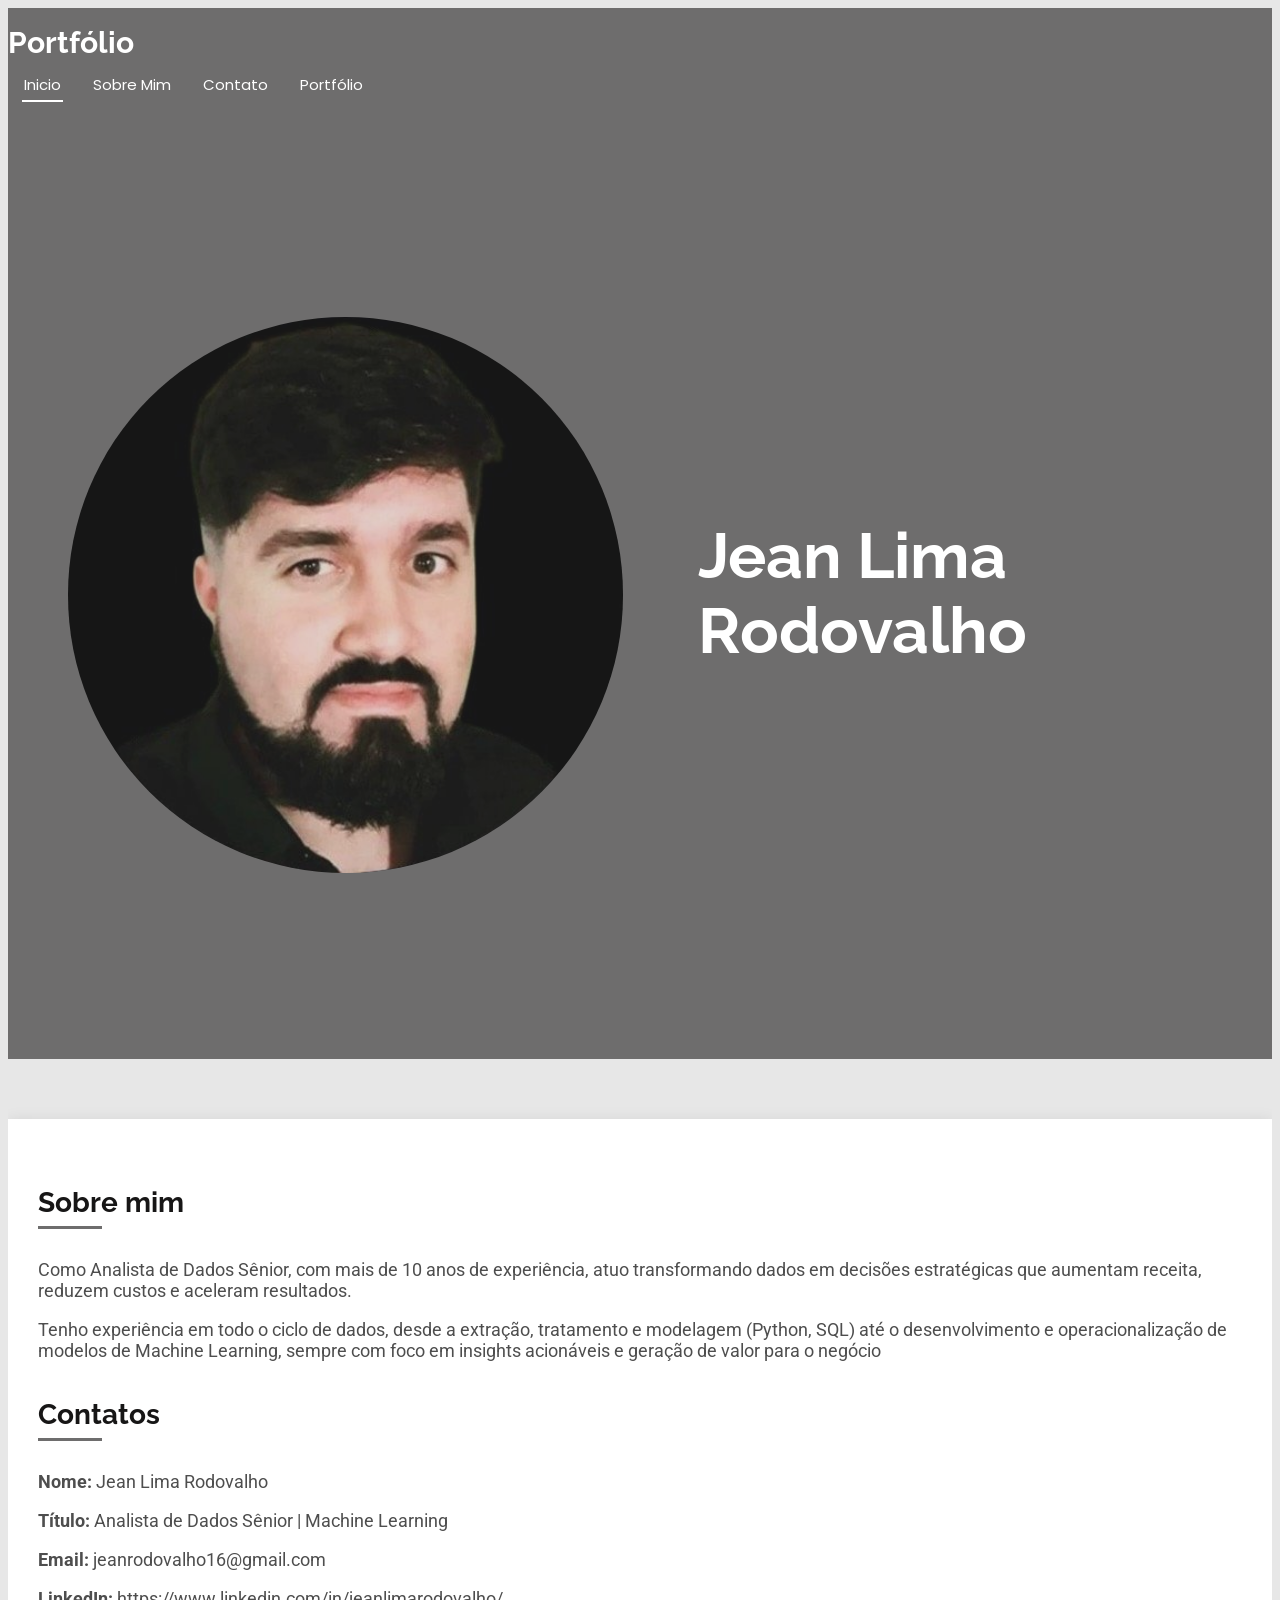
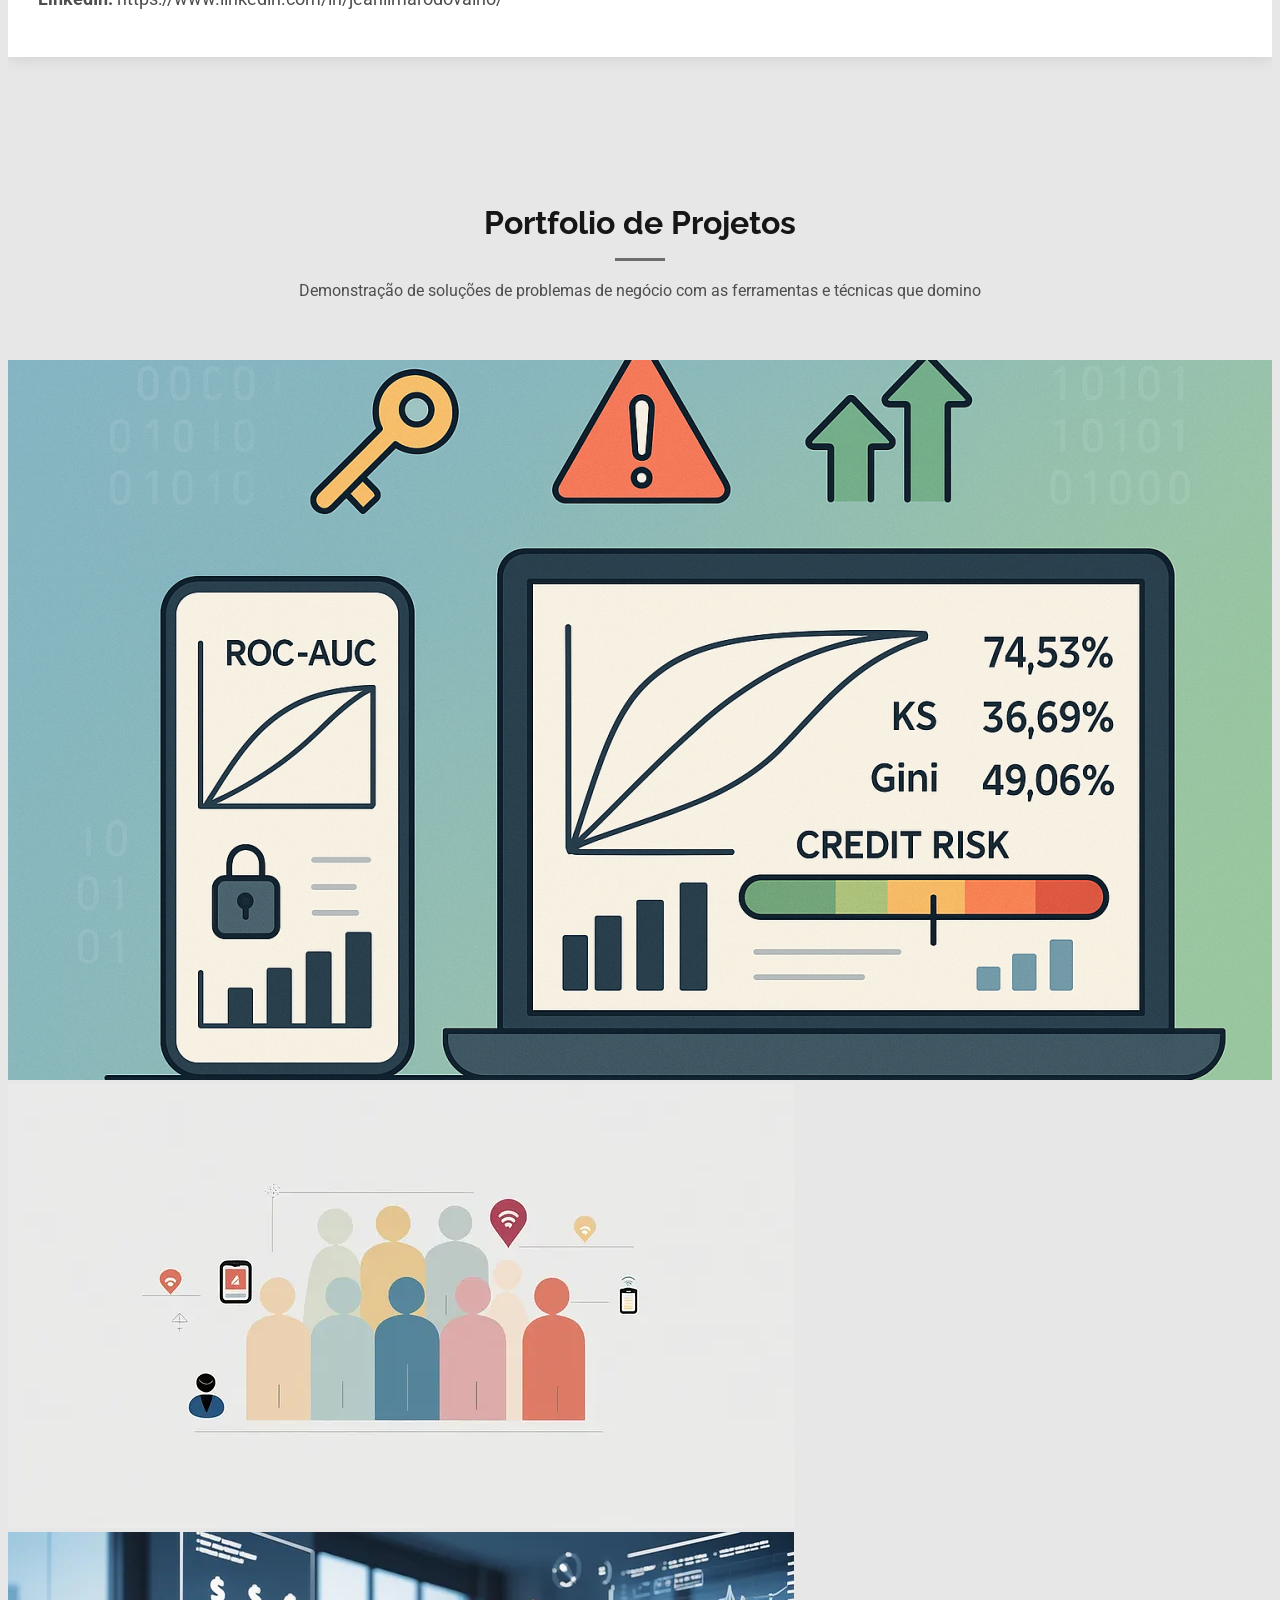
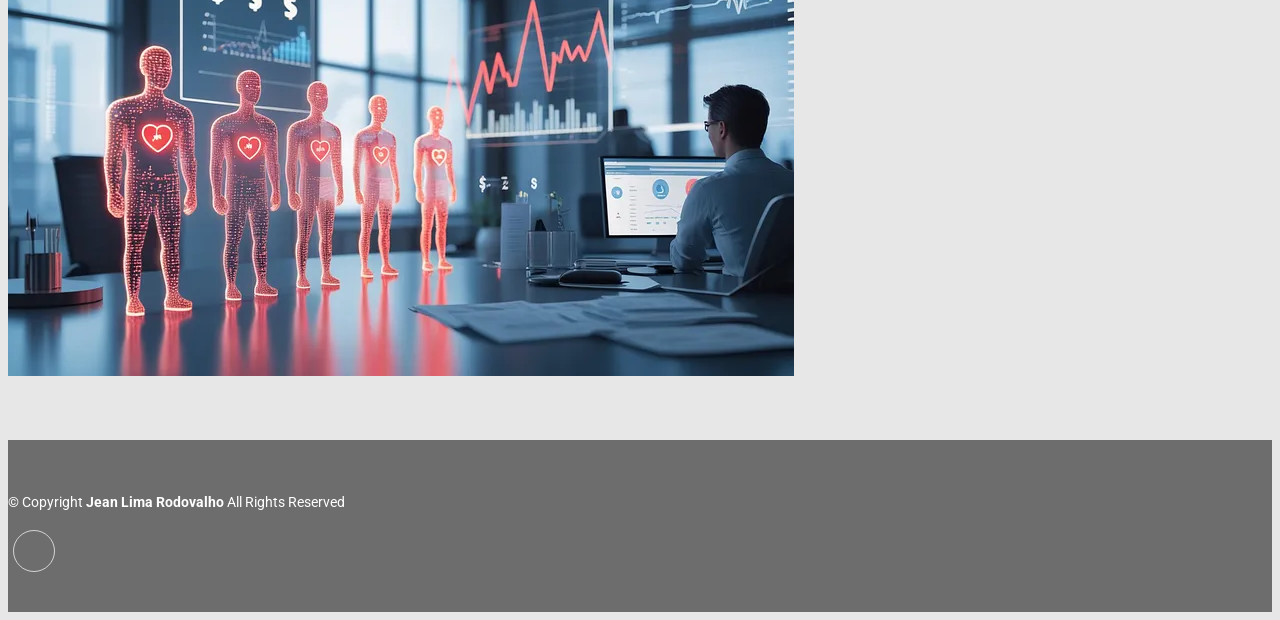
==== index.html @ cc3c9ecb "add html" ====
<!DOCTYPE html>
<html lang="en">

<head>
  <meta charset="utf-8">
  <meta content="width=device-width, initial-scale=1.0" name="viewport">
  <title>Portfolio de Projetos</title>
  <meta content="" name="description">
  <meta content="" name="keywords">

  <!-- Favicons -->
  <link href="assets/img/jlr.png" rel="icon">


  <!-- Fonts -->
  <link href="https://fonts.googleapis.com" rel="preconnect">
  <link href="https://fonts.gstatic.com" rel="preconnect" crossorigin>
  <link href="https://fonts.googleapis.com/css2?family=Roboto:ital,wght@0,100;0,300;0,400;0,500;0,700;0,900;1,100;1,300;1,400;1,500;1,700;1,900&family=Poppins:ital,wght@0,100;0,200;0,300;0,400;0,500;0,600;0,700;0,800;0,900;1,100;1,200;1,300;1,400;1,500;1,600;1,700;1,800;1,900&family=Raleway:ital,wght@0,100;0,200;0,300;0,400;0,500;0,600;0,700;0,800;0,900;1,100;1,200;1,300;1,400;1,500;1,600;1,700;1,800;1,900&display=swap" rel="stylesheet">

  <!-- Vendor CSS Files -->
  <link href="assets/vendor/bootstrap/css/bootstrap.min.css" rel="stylesheet">
  <link href="assets/vendor/bootstrap-icons/bootstrap-icons.css" rel="stylesheet">
  <link href="assets/vendor/aos/aos.css" rel="stylesheet">
  <link href="assets/vendor/glightbox/css/glightbox.min.css" rel="stylesheet">
  <link href="assets/vendor/swiper/swiper-bundle.min.css" rel="stylesheet">

  <!-- Main CSS File -->
  <link href="assets/css/main.css" rel="stylesheet">

</head>

<body class="index-page">

  <header id="header" class="header d-flex align-items-center sticky-top">
    <div class="container-fluid container-xl position-relative d-flex align-items-center justify-content-between">

      <a href="index.html" class="logo d-flex align-items-center">
        <!-- Uncomment the line below if you also wish to use an image logo -->
        <!-- <img src="assets/img/logo.png" alt=""> -->
        <h1 class="sitename">Portfólio</h1>
      </a>

      <nav id="navmenu" class="navmenu">
        <ul>
          <li><a href="#hero" class="active">Inicio<br></a></li>
          <li><a href="#about">Sobre Mim</a></li>
          <li><a href="#contato">Contato</a></li>
          <li><a href="#portfolio">Portfólio</a></li>
        </ul>
        <i class="mobile-nav-toggle d-xl-none bi bi-list"></i>
      </nav>

    </div>
  </header>

  <main class="main">

    <!-- Hero Section -->
    <section id="hero" class="hero section dark-background">

      <img src="assets/img/hero-img.jpg" alt="" data-aos="fade-in">

      <div class="container d-flex flex-column align-items-center justify-content-center text-center" data-aos="fade-up" data-aos-delay="100">
        <h2>Jean Lima Rodovalho</h2>
        <p><span class="typed" data-typed-items=" Analista de Dados Sênior | Machine Learning "></span></p>
      </div>
    
    </section><!-- /Hero Section -->

    <!-- About Section -->
    <section id="about" class="about section">
      <div class="container" data-aos="fade-up" data-aos-delay="100">
        <div class="row gy-4">

          <div class="col-md-6">
            <div class="about-me">
              <h4>Sobre mim</h4>
              <p>
                Como Analista de Dados Sênior, com mais de 10 anos de experiência, atuo transformando dados em decisões estratégicas que aumentam receita, reduzem custos e aceleram resultados.
              </p>
              <p>
                Tenho experiência em todo o ciclo de dados, desde a extração, tratamento e modelagem (Python, SQL) até o desenvolvimento e operacionalização de modelos de Machine Learning, sempre com foco em insights acionáveis e geração de valor para o negócio
              </p>
            </div>
          </div>

          <div class="col-md-6">
            <div class="row justify-content-between gy-4">
              <div class="col-lg-7 about-info">

              <div id="contato" class="about-me">
              <h4>Contatos</h4>
                <p><strong>Nome: </strong> <span>Jean Lima Rodovalho</span></p>
                <p><strong>Título: </strong> <span>Analista de Dados Sênior | Machine Learning</span></p>
                <p><strong>Email: </strong> <span>jeanrodovalho16@gmail.com</span></p>
                <p><strong>LinkedIn: </strong> <span>https://www.linkedin.com/in/jeanlimarodovalho/</span></p>
              </div>
              </div>
              </div>
            </div>
          </div>

          



        </div>

      </div>

    </section><!-- /About Section -->


    <!-- Portfolio Section -->
    <section id="portfolio" class="portfolio section">

      <!-- Section Title -->
      <div class="container section-title" data-aos="fade-up">
        <h2>Portfolio de Projetos</h2>
        <p>Demonstração de soluções de problemas de negócio com as ferramentas e técnicas que domino</p>
      </div><!-- End Section Title -->

      <div class="container">

        <div class="isotope-layout" data-default-filter="*" data-layout="masonry" data-sort="original-order">


          </ul><!-- End Portfolio Filters -->

          <div class="row gy-4 isotope-container" data-aos="fade-up" data-aos-delay="200">

            <div class="col-lg-4 col-md-6 portfolio-item isotope-item filter-app">
              <img src="assets/img/classificacao.png" class="img-fluid" alt="">
              <div class="portfolio-info">
                <h4>Modelo de classificação para redução de Inadimplência</h4>
                <p>Reduzindo a Inadimplência Bancária: Como a Inteligência de Dados Transforma a Concessão de Crédito</p>
                <a href="assets/img/classificacao.png" title="Modelo de classificação" data-gallery="portfolio-gallery-app" class="glightbox preview-link"><i class="bi bi-zoom-in"></i></a>
                <a href="https://www.linkedin.com/pulse/reduzindo-inadimpl%C3%AAncia-banc%C3%A1ria-como-intelig%C3%AAncia-de-lima-rodovalho-3pgxf/?trackingId=UXM76s5mRdm6r6cErYssfQ%3D%3D" target="_blank" "More Details" class="details-link"><i class="bi bi-link-45deg"></i></a>
              </div>
            </div><!-- End Portfolio Item -->

            <div class="col-lg-4 col-md-6 portfolio-item isotope-item filter-app">
              <img src="assets/img/cluster.webp" class="img-fluid" alt="">
              <div class="portfolio-info">
                <h4>Modelo de clusterização para segmentação de personas</h4>
                <p>Segmentação inteligente de personas para aumentar a conversão de vendas.</p>
                <a href="assets/img/cluster.webp" title="Modelo de clusterização" data-gallery="portfolio-gallery-app" class="glightbox preview-link"><i class="bi bi-zoom-in"></i></a>
                <a href="https://medium.com/@jeanrodovalho16/segmentação-de-clientes-com-clustering-insights-estratégicos-para-crm-4177065a16fa" target="_blank" "More Details" class="details-link"><i class="bi bi-link-45deg"></i></a>
              </div>
            </div><!-- End Portfolio Item -->


            <div class="col-lg-4 col-md-6 portfolio-item isotope-item filter-app">
              <img src="assets/img/custos.webp" class="img-fluid" alt="">
              <div class="portfolio-info">
                <h4>Modelo de regressão para previsão de custos</h4>
                <p>Previsão de custos com plano de saúde: Entendendo os fatores de risco em uma empresa</p>
                <a href="assets/img/custos.webp" title="Modelo de regressão" data-gallery="portfolio-gallery-app" class="glightbox preview-link"><i class="bi bi-zoom-in"></i></a>
                <a href="https://medium.com/@jeanrodovalho16/previsão-de-custos-com-plano-de-saúde-entendendo-os-fatores-de-risco-em-uma-empresa-309a49a022a4" target="_blank" "More Details" class="details-link"><i class="bi bi-link-45deg"></i></a>
              </div>
            </div><!-- End Portfolio Item -->


          </div><!-- End Portfolio Container -->
        </div>
      </div>

    </section><!-- /Portfolio Section -->


  </main>

  <footer id="footer" class="footer accent-background">

    <div class="container">
      <div class="copyright text-center ">
        <p>© <span>Copyright</span> <strong class="px-1 sitename">Jean Lima Rodovalho</strong> <span>All Rights Reserved</span></p>
      </div>
      <div class="social-links d-flex justify-content-center">
        <a href="https://www.linkedin.com/in/jeanlimarodovalho/" target="_blank"><i class="bi bi-linkedin"></i></a>
      </div>
      </div>
    </div>

  </footer>

  <!-- Scroll Top -->
  <a href="#" id="scroll-top" class="scroll-top d-flex align-items-center justify-content-center"><i class="bi bi-arrow-up-short"></i></a>

  <!-- Preloader -->
  <div id="preloader"></div>

  <!-- Vendor JS Files -->
  <script src="assets/vendor/bootstrap/js/bootstrap.bundle.min.js"></script>
  <script src="assets/vendor/php-email-form/validate.js"></script>
  <script src="assets/vendor/aos/aos.js"></script>
  <script src="assets/vendor/typed.js/typed.umd.js"></script>
  <script src="assets/vendor/waypoints/noframework.waypoints.js"></script>
  <script src="assets/vendor/purecounter/purecounter_vanilla.js"></script>
  <script src="assets/vendor/glightbox/js/glightbox.min.js"></script>
  <script src="assets/vendor/imagesloaded/imagesloaded.pkgd.min.js"></script>
  <script src="assets/vendor/isotope-layout/isotope.pkgd.min.js"></script>
  <script src="assets/vendor/swiper/swiper-bundle.min.js"></script>

  <!-- Main JS File -->
  <script src="assets/js/main.js"></script>

</body>

</html>
---- assets/css/main.css ----
/* Fonts */
:root {
  --default-font: "Roboto",  system-ui, -apple-system, "Segoe UI", Roboto, "Helvetica Neue", Arial, "Noto Sans", "Liberation Sans", sans-serif, "Apple Color Emoji", "Segoe UI Emoji", "Segoe UI Symbol", "Noto Color Emoji";
  --heading-font: "Raleway",  sans-serif;
  --nav-font: "Poppins",  sans-serif;
}

/* Global Colors - The following color variables are used throughout the website. Updating them here will change the color scheme of the entire website */
:root { 
  --background-color: #e7e7e7; /* Background color for the entire website, including individual sections */
  --default-color: #4e4e4e; /* Default color used for the majority of the text content across the entire website */
  --heading-color: #171616; /* Color for headings, subheadings and title throughout the website */
  --accent-color: #6e6d6d; /* Accent color that represents your brand on the website. It's used for buttons, links, and other elements that need to stand out */
  --surface-color: #ffffff; /* The surface color is used as a background of boxed elements within sections, such as cards, icon boxes, or other elements that require a visual separation from the global background. */
  --contrast-color: #ffffff; /* Contrast color for text, ensuring readability against backgrounds of accent, heading, or default colors. */
}

/* Nav Menu Colors - The following color variables are used specifically for the navigation menu. They are separate from the global colors to allow for more customization options */
:root {
  --nav-color: #ffffff;  /* The default color of the main navmenu links */
  --nav-hover-color: #ffffff; /* Applied to main navmenu links when they are hovered over or active */
  --nav-mobile-background-color: #ffffff; /* Used as the background color for mobile navigation menu */
  --nav-dropdown-background-color: #ffffff; /* Used as the background color for dropdown items that appear when hovering over primary navigation items */
  --nav-dropdown-color: #4d4b4b; /* Used for navigation links of the dropdown items in the navigation menu. */
  --nav-dropdown-hover-color: #0078ff; /* Similar to --nav-hover-color, this color is applied to dropdown navigation links when they are hovered over. */
}

/* Color Presets - These classes override global colors when applied to any section or element, providing reuse of the sam color scheme. */

.light-background {
  --background-color: #f9f9f9;
  --surface-color: #ffffff;
}

.dark-background {
  --background-color: #6e6d6d;
  --default-color: #ffffff;
  --heading-color: #ffffff;
  --surface-color: #252525;
  --contrast-color: #ffffff;
}

.accent-background {
  --background-color: #6e6d6d;
  --default-color: #ffffff;
  --heading-color: #ffffff;
  --accent-color: #ffffff;
  --surface-color: #3393ff;
  --contrast-color: #ffffff;
}

/* Smooth scroll */
:root {
  scroll-behavior: smooth;
}

/*--------------------------------------------------------------
# General Styling & Shared Classes
--------------------------------------------------------------*/
body {
  color: var(--default-color);
  background-color: var(--background-color);
  font-family: var(--default-font);
}

a {
  color: var(--accent-color);
  text-decoration: none;
  transition: 0.3s;
}

a:hover {
  color: color-mix(in srgb, var(--accent-color), transparent 25%);
  text-decoration: none;
}

h1,
h2,
h3,
h4,
h5,
h6 {
  color: var(--heading-color);
  font-family: var(--heading-font);
}

/* PHP Email Form Messages
------------------------------*/
.php-email-form .error-message {
  display: none;
  background: #df1529;
  color: #ffffff;
  text-align: left;
  padding: 15px;
  margin-bottom: 24px;
  font-weight: 600;
}

.php-email-form .sent-message {
  display: none;
  color: #ffffff;
  background: #059652;
  text-align: center;
  padding: 15px;
  margin-bottom: 24px;
  font-weight: 600;
}

.php-email-form .loading {
  display: none;
  background: var(--surface-color);
  text-align: center;
  padding: 15px;
  margin-bottom: 24px;
}

.php-email-form .loading:before {
  content: "";
  display: inline-block;
  border-radius: 50%;
  width: 24px;
  height: 24px;
  margin: 0 10px -6px 0;
  border: 3px solid var(--accent-color);
  border-top-color: var(--surface-color);
  animation: php-email-form-loading 1s linear infinite;
}

@keyframes php-email-form-loading {
  0% {
    transform: rotate(0deg);
  }

  100% {
    transform: rotate(360deg);
  }
}

/*--------------------------------------------------------------
# Global Header
--------------------------------------------------------------*/
.header {
  --background-color: #6e6d6d;
  --default-color: #ffffff;
  --heading-color: #ffffff;
  color: var(--default-color);
  background-color: var(--background-color);
  padding: 20px 0;
  transition: all 0.5s;
  z-index: 997;
}

.header .logo {
  line-height: 1;
}

.header .logo img {
  max-height: 32px;
  margin-right: 8px;
}

.header .logo h1 {
  font-size: 30px;
  margin: 0;
  font-weight: 700;
  color: var(--heading-color);
}

.scrolled .header {
  box-shadow: 0px 0 18px rgba(0, 0, 0, 0.1);
}

/*--------------------------------------------------------------
# Navigation Menu
--------------------------------------------------------------*/
/* Desktop Navigation */
@media (min-width: 1200px) {
  .navmenu {
    padding: 0;
  }

  .navmenu ul {
    margin: 0;
    padding: 0;
    display: flex;
    list-style: none;
    align-items: center;
  }

  .navmenu li {
    position: relative;
  }

  .navmenu>ul>li {
    white-space: nowrap;
    padding: 15px 14px;
  }

  .navmenu>ul>li:last-child {
    padding-right: 0;
  }

  .navmenu a,
  .navmenu a:focus {
    color: var(--nav-color);
    font-size: 15px;
    padding: 0 2px;
    font-family: var(--nav-font);
    font-weight: 400;
    display: flex;
    align-items: center;
    justify-content: space-between;
    white-space: nowrap;
    transition: 0.3s;
    position: relative;
  }

  .navmenu a i,
  .navmenu a:focus i {
    font-size: 12px;
    line-height: 0;
    margin-left: 5px;
    transition: 0.3s;
  }

  .navmenu>ul>li>a:before {
    content: "";
    position: absolute;
    width: 100%;
    height: 2px;
    bottom: -6px;
    left: 0;
    background-color: var(--nav-hover-color);
    visibility: hidden;
    width: 0px;
    transition: all 0.3s ease-in-out 0s;
  }

  .navmenu a:hover:before,
  .navmenu li:hover>a:before,
  .navmenu .active:before {
    visibility: visible;
    width: 100%;
  }

  .navmenu li:hover>a,
  .navmenu .active,
  .navmenu .active:focus {
    color: var(--nav-hover-color);
  }

  .navmenu .dropdown ul {
    margin: 0;
    padding: 10px 0;
    background: var(--nav-dropdown-background-color);
    display: block;
    position: absolute;
    visibility: hidden;
    left: 14px;
    top: 130%;
    opacity: 0;
    transition: 0.3s;
    border-radius: 4px;
    z-index: 99;
    box-shadow: 0px 0px 30px rgba(0, 0, 0, 0.1);
  }

  .navmenu .dropdown ul li {
    min-width: 200px;
  }

  .navmenu .dropdown ul a {
    padding: 10px 20px;
    font-size: 15px;
    text-transform: none;
    color: var(--nav-dropdown-color);
  }

  .navmenu .dropdown ul a i {
    font-size: 12px;
  }

  .navmenu .dropdown ul a:hover,
  .navmenu .dropdown ul .active:hover,
  .navmenu .dropdown ul li:hover>a {
    color: var(--nav-dropdown-hover-color);
  }

  .navmenu .dropdown:hover>ul {
    opacity: 1;
    top: 100%;
    visibility: visible;
  }

  .navmenu .dropdown .dropdown ul {
    top: 0;
    left: -90%;
    visibility: hidden;
  }

  .navmenu .dropdown .dropdown:hover>ul {
    opacity: 1;
    top: 0;
    left: -100%;
    visibility: visible;
  }
}

/* Mobile Navigation */
@media (max-width: 1199px) {
  .mobile-nav-toggle {
    color: var(--nav-color);
    font-size: 28px;
    line-height: 0;
    margin-right: 10px;
    cursor: pointer;
    transition: color 0.3s;
  }

  .navmenu {
    padding: 0;
    z-index: 9997;
  }

  .navmenu ul {
    display: none;
    position: absolute;
    inset: 60px 20px 20px 20px;
    padding: 10px 0;
    margin: 0;
    border-radius: 6px;
    background-color: var(--nav-mobile-background-color);
    border: 1px solid color-mix(in srgb, var(--default-color), transparent 90%);
    box-shadow: none;
    overflow-y: auto;
    transition: 0.3s;
    z-index: 9998;
  }

  .navmenu a,
  .navmenu a:focus {
    color: var(--nav-dropdown-color);
    padding: 10px 20px;
    font-family: var(--nav-font);
    font-size: 17px;
    font-weight: 500;
    display: flex;
    align-items: center;
    justify-content: space-between;
    white-space: nowrap;
    transition: 0.3s;
  }

  .navmenu a i,
  .navmenu a:focus i {
    font-size: 12px;
    line-height: 0;
    margin-left: 5px;
    width: 30px;
    height: 30px;
    display: flex;
    align-items: center;
    justify-content: center;
    border-radius: 50%;
    transition: 0.3s;
    background-color: color-mix(in srgb, var(--accent-color), transparent 90%);
  }

  .navmenu a i:hover,
  .navmenu a:focus i:hover {
    background-color: var(--accent-color);
    color: var(--contrast-color);
  }

  .navmenu a:hover,
  .navmenu .active,
  .navmenu .active:focus {
    color: var(--nav-dropdown-hover-color);
  }

  .navmenu .active i,
  .navmenu .active:focus i {
    background-color: var(--accent-color);
    color: var(--contrast-color);
    transform: rotate(180deg);
  }

  .navmenu .dropdown ul {
    position: static;
    display: none;
    z-index: 99;
    padding: 10px 0;
    margin: 10px 20px;
    background-color: var(--nav-dropdown-background-color);
    transition: all 0.5s ease-in-out;
  }

  .navmenu .dropdown ul ul {
    background-color: rgba(33, 37, 41, 0.1);
  }

  .navmenu .dropdown>.dropdown-active {
    display: block;
    background-color: rgba(33, 37, 41, 0.03);
  }

  .mobile-nav-active {
    overflow: hidden;
  }

  .mobile-nav-active .mobile-nav-toggle {
    color: #fff;
    position: absolute;
    font-size: 32px;
    top: 15px;
    right: 15px;
    margin-right: 0;
    z-index: 9999;
  }

  .mobile-nav-active .navmenu {
    position: fixed;
    overflow: hidden;
    inset: 0;
    background: rgba(33, 37, 41, 0.8);
    transition: 0.3s;
  }

  .mobile-nav-active .navmenu>ul {
    display: block;
  }
}

/*--------------------------------------------------------------
# Global Footer
--------------------------------------------------------------*/
.footer {
  color: var(--default-color);
  background-color: var(--background-color);
  font-size: 14px;
  padding: 40px 0;
  position: relative;
}

.footer .copyright p {
  margin-bottom: 0;
}

.footer .social-links {
  margin-top: 20px;
}

.footer .social-links a {
  display: flex;
  align-items: center;
  justify-content: center;
  width: 40px;
  height: 40px;
  border-radius: 50%;
  border: 1px solid color-mix(in srgb, var(--default-color), transparent 30%);
  font-size: 16px;
  color: color-mix(in srgb, var(--default-color), transparent 40%);
  margin: 0 5px;
  transition: 0.3s;
}

.footer .social-links a:hover {
  color: var(--default-color);
  border-color: var(--default-color);
}

.footer .credits {
  margin-top: 10px;
  font-size: 13px;
  text-align: center;
}

.footer .credits a {
  color: color-mix(in srgb, var(--default-color), transparent 30%);
}

/*--------------------------------------------------------------
# Preloader
--------------------------------------------------------------*/
#preloader {
  position: fixed;
  inset: 0;
  z-index: 999999;
  overflow: hidden;
  background: var(--background-color);
  transition: all 0.6s ease-out;
}

#preloader:before {
  content: "";
  position: fixed;
  top: calc(50% - 30px);
  left: calc(50% - 30px);
  border: 6px solid #ffffff;
  border-color: var(--accent-color) transparent var(--accent-color) transparent;
  border-radius: 50%;
  width: 60px;
  height: 60px;
  animation: animate-preloader 1.5s linear infinite;
}

@keyframes animate-preloader {
  0% {
    transform: rotate(0deg);
  }

  100% {
    transform: rotate(360deg);
  }
}

/*--------------------------------------------------------------
# Scroll Top Button
--------------------------------------------------------------*/
.scroll-top {
  position: fixed;
  visibility: hidden;
  opacity: 0;
  right: 15px;
  bottom: -15px;
  z-index: 99999;
  background-color: var(--accent-color);
  width: 44px;
  height: 44px;
  border-radius: 50px;
  transition: all 0.4s;
}

.scroll-top i {
  font-size: 24px;
  color: var(--contrast-color);
  line-height: 0;
}

.scroll-top:hover {
  background-color: color-mix(in srgb, var(--accent-color), transparent 20%);
  color: var(--contrast-color);
}

.scroll-top.active {
  visibility: visible;
  opacity: 1;
  bottom: 15px;
}

/*--------------------------------------------------------------
# Disable aos animation delay on mobile devices
--------------------------------------------------------------*/
@media screen and (max-width: 768px) {
  [data-aos-delay] {
    transition-delay: 0 !important;
  }
}

/*--------------------------------------------------------------
# Global Page Titles & Breadcrumbs
--------------------------------------------------------------*/
.page-title {
  --background-color: color-mix(in srgb, var(--default-color), transparent 96%);
  color: var(--default-color);
  background-color: var(--background-color);
  padding: 25px 0;
  position: relative;
}

.page-title h1 {
  font-size: 24px;
  font-weight: 700;
}

.page-title .breadcrumbs ol {
  display: flex;
  flex-wrap: wrap;
  list-style: none;
  padding: 0;
  margin: 0;
  font-size: 14px;
  font-weight: 400;
}

.page-title .breadcrumbs ol li+li {
  padding-left: 10px;
}

.page-title .breadcrumbs ol li+li::before {
  content: "/";
  display: inline-block;
  padding-right: 10px;
  color: color-mix(in srgb, var(--default-color), transparent 70%);
}

/*--------------------------------------------------------------
# Global Sections
--------------------------------------------------------------*/
section,
.section {
  color: var(--default-color);
  background-color: var(--background-color);
  padding: 60px 0;
  scroll-margin-top: 92px;
  overflow: clip;
}

@media (max-width: 1199px) {

  section,
  .section {
    scroll-margin-top: 76px;
  }
}

/*--------------------------------------------------------------
# Global Section Titles
--------------------------------------------------------------*/
.section-title {
  text-align: center;
  padding-bottom: 60px;
  position: relative;
}

.section-title h2 {
  font-size: 32px;
  font-weight: 700;
  margin-bottom: 20px;
  padding-bottom: 20px;
  position: relative;
}

.section-title h2:after {
  content: "";
  position: absolute;
  display: block;
  width: 50px;
  height: 3px;
  background: var(--accent-color);
  left: 0;
  right: 0;
  bottom: 0;
  margin: auto;
}

.section-title p {
  margin-bottom: 0;
}

/*--------------------------------------------------------------
# Hero Section
--------------------------------------------------------------*/
.hero {
  width: 100%;
  min-height: calc(100vh - 92px);
  position: relative;
  padding: 60px 0;
  display: flex;
  align-items: center;
  justify-content: center;
  gap: 15px;
}

.hero img {
  padding: 60px 60px;
  position: static; /* tira o absolute */
  width: 50%;      /* tamanho que quiser */
  height: 50%;     /* tamanho que quiser */
  object-fit: cover;
  border-radius: 50%; /* se quiser circular */
  z-index: auto; /* volta ao padrão */
}

/*.hero img {
  position: absolute;
  inset: 0;
  display: block;
  width: 100%;
  height: 100%;
  object-fit: scale-down;
  z-index: 1;
}
*/
.hero:before {
  content: "";
  background: color-mix(in srgb, var(--background-color), transparent 80%);
  position: absolute;
  inset: 0;
  z-index: 2;
}

.hero .container {
  position: relative;
  z-index: 3;
}

.hero h2 {
  margin: 0;
  font-size: 64px;
  font-weight: 700;
}

.hero p {
  margin: 5px 0 0 0;
  font-size: 36px;
  font-weight: 600;
}

.hero p span {
  letter-spacing: 1px;
}

@media (max-width: 768px) {
  .hero h2 {
    font-size: 32px;
  }

  .hero p {
    font-size: 20px;
  }
}

/*--------------------------------------------------------------
# About Section
--------------------------------------------------------------*/
.about .container {
  background-color: var(--surface-color);
  box-shadow: 0px 2px 15px rgba(0, 0, 0, 0.1);
  padding: 30px;
}

.about .skills-content h5 {
  font-size: 18px;
  font-weight: 700;
  margin: 30px 0 15px 0;
}

.about .progress {
  height: 36px;
  display: block;
  background: none;
  border-radius: 0;
  margin-top: 15px;
}

.about .progress .skill {
  color: var(--default-color);
  padding: 0;
  margin: 0 0 6px 0;
  text-transform: uppercase;
  display: block;
  font-weight: 600;
  font-family: var(--heading-font);
}

.about .progress .skill .val {
  float: right;
  font-style: normal;
}

.about .progress-bar-wrap {
  background: color-mix(in srgb, var(--default-color), transparent 90%);
  height: 10px;
}

.about .progress-bar {
  width: 1px;
  height: 10px;
  transition: 0.9s;
  background-color: var(--accent-color);
}

.about .about-me h4 {
  font-size: 28px;
  position: relative;
  padding-bottom: 10px;
  margin-bottom: 30px;
  font-weight: 700;
}

.about .about-me h4:after {
  content: "";
  position: absolute;
  display: block;
  width: 64px;
  height: 3px;
  background: var(--accent-color);
  left: 0;
  bottom: 0;
  margin: auto;
}

.about .about-me p {
  font-size: 18px;
}

/*--------------------------------------------------------------
# Resume Section
--------------------------------------------------------------*/
.resume .resume-title {
  color: var(--heading-color);
  font-size: 26px;
  font-weight: 700;
  margin-top: 20px;
  margin-bottom: 20px;
}

.resume .resume-item {
  padding: 0 0 20px 20px;
  margin-top: -2px;
  border-left: 2px solid var(--accent-color);
  position: relative;
}

.resume .resume-item h4 {
  line-height: 18px;
  font-size: 18px;
  font-weight: 600;
  text-transform: uppercase;
  color: color-mix(in srgb, var(--default-color), transparent 20%);
  margin-bottom: 10px;
}

.resume .resume-item h5 {
  font-size: 16px;
  padding: 5px 15px;
  display: inline-block;
  font-weight: 600;
  margin-bottom: 10px;
}

.resume .resume-item ul {
  padding-left: 20px;
}

.resume .resume-item ul li {
  padding-bottom: 10px;
}

.resume .resume-item:last-child {
  padding-bottom: 0;
}

.resume .resume-item::before {
  content: "";
  position: absolute;
  width: 16px;
  height: 16px;
  border-radius: 50px;
  left: -9px;
  top: 0;
  background: var(--background-color);
  border: 2px solid var(--accent-color);
}

/*--------------------------------------------------------------
# Services Section
--------------------------------------------------------------*/
.services .service-item {
  background-color: var(--surface-color);
  box-shadow: 0px 5px 90px 0px rgba(0, 0, 0, 0.1);
  padding: 60px 30px;
  transition: all ease-in-out 0.3s;
  border-radius: 18px;
  border-bottom: 5px solid var(--surface-color);
  height: 100%;
}

.services .service-item .icon {
  color: var(--contrast-color);
  background: var(--accent-color);
  margin: 0;
  width: 64px;
  height: 64px;
  border-radius: 50px;
  display: flex;
  align-items: center;
  justify-content: center;
  margin-bottom: 20px;
  font-size: 28px;
  transition: ease-in-out 0.3s;
}

.services .service-item h3 {
  font-weight: 700;
  margin: 10px 0 15px 0;
  font-size: 22px;
  transition: ease-in-out 0.3s;
}

.services .service-item p {
  line-height: 24px;
  font-size: 14px;
  margin-bottom: 0;
}

@media (min-width: 1365px) {
  .services .service-item:hover {
    transform: translateY(-10px);
    border-color: var(--accent-color);
  }

  .services .service-item:hover h3 {
    color: var(--accent-color);
  }
}

/*--------------------------------------------------------------
# Stats Section
--------------------------------------------------------------*/
.stats {
  position: relative;
  padding: 120px 0;
}

.stats img {
  position: absolute;
  inset: 0;
  display: block;
  width: 100%;
  height: 100%;
  object-fit: cover;
  z-index: 1;
}

.stats:before {
  content: "";
  background: color-mix(in srgb, var(--background-color), transparent 40%);
  position: absolute;
  inset: 0;
  z-index: 2;
}

.stats .container {
  position: relative;
  z-index: 3;
}

.stats .stats-item {
  padding: 30px;
  width: 100%;
}

.stats .stats-item span {
  font-size: 48px;
  display: block;
  color: var(--default-color);
  font-weight: 700;
}

.stats .stats-item p {
  padding: 0;
  margin: 0;
  font-family: var(--heading-font);
  font-size: 16px;
  font-weight: 700;
  color: color-mix(in srgb, var(--default-color), transparent 40%);
}

/*--------------------------------------------------------------
# Portfolio Section
--------------------------------------------------------------*/
.portfolio .portfolio-filters {
  padding: 0;
  margin: 0 auto 20px auto;
  list-style: none;
  text-align: center;
}

.portfolio .portfolio-filters li {
  cursor: pointer;
  display: inline-block;
  padding: 0;
  font-size: 16px;
  font-weight: 600;
  margin: 0 10px;
  line-height: 1;
  text-transform: uppercase;
  margin-bottom: 5px;
  transition: all 0.3s ease-in-out;
}

.portfolio .portfolio-filters li:hover,
.portfolio .portfolio-filters li.filter-active {
  color: var(--accent-color);
}

.portfolio .portfolio-filters li:first-child {
  margin-left: 0;
}

.portfolio .portfolio-filters li:last-child {
  margin-right: 0;
}

@media (max-width: 575px) {
  .portfolio .portfolio-filters li {
    font-size: 14px;
    margin: 0 5px;
  }
}

.portfolio .portfolio-item {
  position: relative;
}

.portfolio .portfolio-item .portfolio-info {
  opacity: 0;
  position: absolute;
  left: 30px;
  right: 30px;
  bottom: 0;
  z-index: 3;
  transition: all ease-in-out 0.3s;
  background: color-mix(in srgb, var(--background-color), transparent 10%);
  padding: 15px;
}

.portfolio .portfolio-item .portfolio-info h4 {
  font-size: 18px;
  font-weight: 600;
  padding-right: 50px;
}

.portfolio .portfolio-item .portfolio-info p {
  color: color-mix(in srgb, var(--default-color), transparent 30%);
  font-size: 14px;
  margin-bottom: 0;
  padding-right: 50px;
}

.portfolio .portfolio-item .portfolio-info .preview-link,
.portfolio .portfolio-item .portfolio-info .details-link {
  position: absolute;
  right: 50px;
  font-size: 24px;
  top: calc(50% - 14px);
  color: color-mix(in srgb, var(--default-color), transparent 30%);
  transition: 0.3s;
  line-height: 0;
}

.portfolio .portfolio-item .portfolio-info .preview-link:hover,
.portfolio .portfolio-item .portfolio-info .details-link:hover {
  color: var(--accent-color);
}

.portfolio .portfolio-item .portfolio-info .details-link {
  right: 14px;
  font-size: 28px;
}

.portfolio .portfolio-item:hover .portfolio-info {
  opacity: 1;
  bottom: 20px;
}

/*--------------------------------------------------------------
# Pricing Section
--------------------------------------------------------------*/
.pricing .pricing-item {
  border-bottom: 1px dashed color-mix(in srgb, var(--default-color), transparent 60%);
  width: 100%;
  height: 100%;
  padding: 0 0 15px 0;
}

.pricing .pricing-item h3 {
  margin: 0;
  font-size: 20px;
  font-weight: 600;
}

.pricing .pricing-item h4 {
  margin: 0;
  font-size: 18px;
  color: var(--accent-color);
}

/*--------------------------------------------------------------
# Faq Section
--------------------------------------------------------------*/
.faq .content h3 {
  font-weight: 400;
  font-size: 34px;
}

.faq .content p {
  font-size: 15px;
  color: color-mix(in srgb, var(--default-color), transparent 30%);
}

.faq .faq-container .faq-item {
  background-color: var(--surface-color);
  position: relative;
  padding: 20px;
  margin-bottom: 20px;
  box-shadow: 0px 5px 25px 0px rgba(0, 0, 0, 0.1);
  overflow: hidden;
}

.faq .faq-container .faq-item:last-child {
  margin-bottom: 0;
}

.faq .faq-container .faq-item h3 {
  font-weight: 600;
  font-size: 18px;
  line-height: 24px;
  margin: 0 30px 0 0;
  transition: 0.3s;
  cursor: pointer;
  display: flex;
  align-items: flex-start;
}

.faq .faq-container .faq-item h3 .num {
  color: var(--accent-color);
  padding-right: 5px;
}

.faq .faq-container .faq-item h3:hover {
  color: var(--accent-color);
}

.faq .faq-container .faq-item .faq-content {
  display: grid;
  grid-template-rows: 0fr;
  transition: 0.3s ease-in-out;
  visibility: hidden;
  opacity: 0;
}

.faq .faq-container .faq-item .faq-content p {
  margin-bottom: 0;
  overflow: hidden;
}

.faq .faq-container .faq-item .faq-toggle {
  position: absolute;
  top: 20px;
  right: 20px;
  font-size: 16px;
  line-height: 0;
  transition: 0.3s;
  cursor: pointer;
}

.faq .faq-container .faq-item .faq-toggle:hover {
  color: var(--accent-color);
}

.faq .faq-container .faq-active h3 {
  color: var(--accent-color);
}

.faq .faq-container .faq-active .faq-content {
  grid-template-rows: 1fr;
  visibility: visible;
  opacity: 1;
  padding-top: 10px;
}

.faq .faq-container .faq-active .faq-toggle {
  transform: rotate(90deg);
  color: var(--accent-color);
}

/*--------------------------------------------------------------
# Testimonials Section
--------------------------------------------------------------*/
.testimonials {
  padding: 80px 0;
  position: relative;
}

.testimonials:before {
  content: "";
  background: color-mix(in srgb, var(--background-color), transparent 30%);
  position: absolute;
  inset: 0;
  z-index: 2;
}

.testimonials .testimonials-bg {
  position: absolute;
  inset: 0;
  display: block;
  width: 100%;
  height: 100%;
  object-fit: cover;
  z-index: 1;
}

.testimonials .container {
  position: relative;
  z-index: 3;
}

.testimonials .testimonials-carousel,
.testimonials .testimonials-slider {
  overflow: hidden;
}

.testimonials .testimonial-item {
  text-align: center;
}

.testimonials .testimonial-item .testimonial-img {
  width: 100px;
  border-radius: 50%;
  border: 6px solid color-mix(in srgb, var(--default-color), transparent 85%);
  margin: 0 auto;
}

.testimonials .testimonial-item h3 {
  font-size: 20px;
  font-weight: bold;
  margin: 10px 0 5px 0;
}

.testimonials .testimonial-item h4 {
  font-size: 14px;
  margin: 0 0 15px 0;
  color: color-mix(in srgb, var(--default-color), transparent 40%);
}

.testimonials .testimonial-item .stars {
  margin-bottom: 15px;
}

.testimonials .testimonial-item .stars i {
  color: #ffc107;
  margin: 0 1px;
}

.testimonials .testimonial-item .quote-icon-left,
.testimonials .testimonial-item .quote-icon-right {
  color: color-mix(in srgb, var(--default-color), transparent 40%);
  font-size: 26px;
  line-height: 0;
}

.testimonials .testimonial-item .quote-icon-left {
  display: inline-block;
  left: -5px;
  position: relative;
}

.testimonials .testimonial-item .quote-icon-right {
  display: inline-block;
  right: -5px;
  position: relative;
  top: 10px;
  transform: scale(-1, -1);
}

.testimonials .testimonial-item p {
  font-style: italic;
  margin: 0 auto 15px auto;
}

.testimonials .swiper-wrapper {
  height: auto;
}

.testimonials .swiper-pagination {
  margin-top: 20px;
  position: relative;
}

.testimonials .swiper-pagination .swiper-pagination-bullet {
  width: 12px;
  height: 12px;
  background-color: color-mix(in srgb, var(--default-color), transparent 50%);
  opacity: 0.5;
}

.testimonials .swiper-pagination .swiper-pagination-bullet-active {
  background-color: var(--default-color);
  opacity: 1;
}

@media (min-width: 992px) {
  .testimonials .testimonial-item p {
    width: 80%;
  }
}

/*--------------------------------------------------------------
# Contact Section
--------------------------------------------------------------*/
.contact .info-wrap {
  background-color: var(--surface-color);
  box-shadow: 0px 0px 20px rgba(0, 0, 0, 0.1);
  padding: 30px;
  margin-bottom: 30px;
}

.contact .info-item i {
  font-size: 20px;
  color: var(--accent-color);
  width: 56px;
  height: 56px;
  display: flex;
  justify-content: center;
  align-items: center;
  transition: all 0.3s ease-in-out;
  border-radius: 50%;
  border: 1px solid color-mix(in srgb, var(--accent-color), transparent 40%);
  margin-right: 15px;
}

.contact .info-item h3 {
  font-size: 18px;
  font-weight: 700;
  margin: 0 0 2px 0;
}

.contact .info-item p {
  padding: 0;
  margin-bottom: 0;
  font-size: 14px;
}

.contact .info-item:hover i {
  background: var(--accent-color);
  color: var(--contrast-color);
}

.contact .php-email-form {
  background-color: var(--surface-color);
  box-shadow: 0px 0px 20px rgba(0, 0, 0, 0.1);
  padding: 30px;
}

@media (max-width: 575px) {
  .contact .php-email-form {
    padding: 20px;
  }
}

.contact .php-email-form input[type=text],
.contact .php-email-form input[type=email],
.contact .php-email-form textarea {
  font-size: 14px;
  padding: 10px 15px;
  box-shadow: none;
  border-radius: 0;
  color: var(--default-color);
  background-color: color-mix(in srgb, var(--background-color), transparent 50%);
  border-color: color-mix(in srgb, var(--default-color), transparent 80%);
}

.contact .php-email-form input[type=text]:focus,
.contact .php-email-form input[type=email]:focus,
.contact .php-email-form textarea:focus {
  border-color: var(--accent-color);
}

.contact .php-email-form input[type=text]::placeholder,
.contact .php-email-form input[type=email]::placeholder,
.contact .php-email-form textarea::placeholder {
  color: color-mix(in srgb, var(--default-color), transparent 70%);
}

.contact .php-email-form button[type=submit] {
  color: var(--contrast-color);
  background: var(--accent-color);
  border: 0;
  padding: 10px 30px;
  transition: 0.4s;
  border-radius: 50px;
}

.contact .php-email-form button[type=submit]:hover {
  background: color-mix(in srgb, var(--accent-color), transparent 20%);
}

/*--------------------------------------------------------------
# Portfolio Details Section
--------------------------------------------------------------*/
.portfolio-details .portfolio-details-slider img {
  width: 100%;
}

.portfolio-details .swiper-wrapper {
  height: auto;
}

.portfolio-details .swiper-button-prev,
.portfolio-details .swiper-button-next {
  width: 48px;
  height: 48px;
}

.portfolio-details .swiper-button-prev:after,
.portfolio-details .swiper-button-next:after {
  color: rgba(255, 255, 255, 0.8);
  background-color: rgba(0, 0, 0, 0.15);
  font-size: 24px;
  border-radius: 50%;
  width: 48px;
  height: 48px;
  display: flex;
  align-items: center;
  justify-content: center;
  transition: 0.3s;
}

.portfolio-details .swiper-button-prev:hover:after,
.portfolio-details .swiper-button-next:hover:after {
  background-color: rgba(0, 0, 0, 0.3);
}

@media (max-width: 575px) {

  .portfolio-details .swiper-button-prev,
  .portfolio-details .swiper-button-next {
    display: none;
  }
}

.portfolio-details .swiper-pagination {
  margin-top: 20px;
  position: relative;
}

.portfolio-details .swiper-pagination .swiper-pagination-bullet {
  width: 10px;
  height: 10px;
  background-color: color-mix(in srgb, var(--default-color), transparent 85%);
  opacity: 1;
}

.portfolio-details .swiper-pagination .swiper-pagination-bullet-active {
  background-color: var(--accent-color);
}

.portfolio-details .portfolio-info h3 {
  font-size: 22px;
  font-weight: 700;
  margin-bottom: 20px;
  padding-bottom: 20px;
  position: relative;
}

.portfolio-details .portfolio-info h3:after {
  content: "";
  position: absolute;
  display: block;
  width: 50px;
  height: 3px;
  background: var(--accent-color);
  left: 0;
  bottom: 0;
}

.portfolio-details .portfolio-info ul {
  list-style: none;
  padding: 0;
  font-size: 15px;
}

.portfolio-details .portfolio-info ul li {
  display: flex;
  flex-direction: column;
  padding-bottom: 15px;
}

.portfolio-details .portfolio-info ul strong {
  text-transform: uppercase;
  font-weight: 400;
  color: color-mix(in srgb, var(--default-color), transparent 50%);
  font-size: 14px;
}

.portfolio-details .portfolio-info .btn-visit {
  padding: 8px 40px;
  background: var(--accent-color);
  color: var(--contrast-color);
  border-radius: 50px;
  transition: 0.3s;
}

.portfolio-details .portfolio-info .btn-visit:hover {
  background: color-mix(in srgb, var(--accent-color), transparent 20%);
}

.portfolio-details .portfolio-description h2 {
  font-size: 26px;
  font-weight: 700;
  margin-bottom: 20px;
}

.portfolio-details .portfolio-description p {
  padding: 0;
}

.portfolio-details .portfolio-description .testimonial-item {
  padding: 30px 30px 0 30px;
  position: relative;
  background: color-mix(in srgb, var(--default-color), transparent 97%);
  margin-bottom: 50px;
}

.portfolio-details .portfolio-description .testimonial-item .testimonial-img {
  width: 90px;
  border-radius: 50px;
  border: 6px solid var(--background-color);
  float: left;
  margin: 0 10px 0 0;
}

.portfolio-details .portfolio-description .testimonial-item h3 {
  font-size: 18px;
  font-weight: bold;
  margin: 15px 0 5px 0;
  padding-top: 20px;
}

.portfolio-details .portfolio-description .testimonial-item h4 {
  font-size: 14px;
  color: #6c757d;
  margin: 0;
}

.portfolio-details .portfolio-description .testimonial-item .quote-icon-left,
.portfolio-details .portfolio-description .testimonial-item .quote-icon-right {
  color: color-mix(in srgb, var(--accent-color), transparent 50%);
  font-size: 26px;
  line-height: 0;
}

.portfolio-details .portfolio-description .testimonial-item .quote-icon-left {
  display: inline-block;
  left: -5px;
  position: relative;
}

.portfolio-details .portfolio-description .testimonial-item .quote-icon-right {
  display: inline-block;
  right: -5px;
  position: relative;
  top: 10px;
  transform: scale(-1, -1);
}

.portfolio-details .portfolio-description .testimonial-item p {
  font-style: italic;
  margin: 0 0 15px 0 0 0;
  padding: 0;
}

/*--------------------------------------------------------------
# Service Details Section
--------------------------------------------------------------*/
.service-details .services-list {
  background-color: var(--surface-color);
  padding: 10px 30px;
  border: 1px solid color-mix(in srgb, var(--default-color), transparent 90%);
  margin-bottom: 20px;
}

.service-details .services-list a {
  display: block;
  line-height: 1;
  padding: 8px 0 8px 15px;
  border-left: 3px solid color-mix(in srgb, var(--default-color), transparent 70%);
  margin: 20px 0;
  color: color-mix(in srgb, var(--default-color), transparent 20%);
  transition: 0.3s;
}

.service-details .services-list a.active {
  color: var(--heading-color);
  font-weight: 700;
  border-color: var(--accent-color);
}

.service-details .services-list a:hover {
  border-color: var(--accent-color);
}

.service-details .services-img {
  margin-bottom: 20px;
}

.service-details h3 {
  font-size: 26px;
  font-weight: 700;
}

.service-details h4 {
  font-size: 20px;
  font-weight: 700;
}

.service-details p {
  font-size: 15px;
}

.service-details ul {
  list-style: none;
  padding: 0;
  font-size: 15px;
}

.service-details ul li {
  padding: 5px 0;
  display: flex;
  align-items: center;
}

.service-details ul i {
  font-size: 20px;
  margin-right: 8px;
  color: var(--accent-color);
}

/*--------------------------------------------------------------
# Starter Section Section
--------------------------------------------------------------*/
.starter-section {
  /* Add your styles here */
}
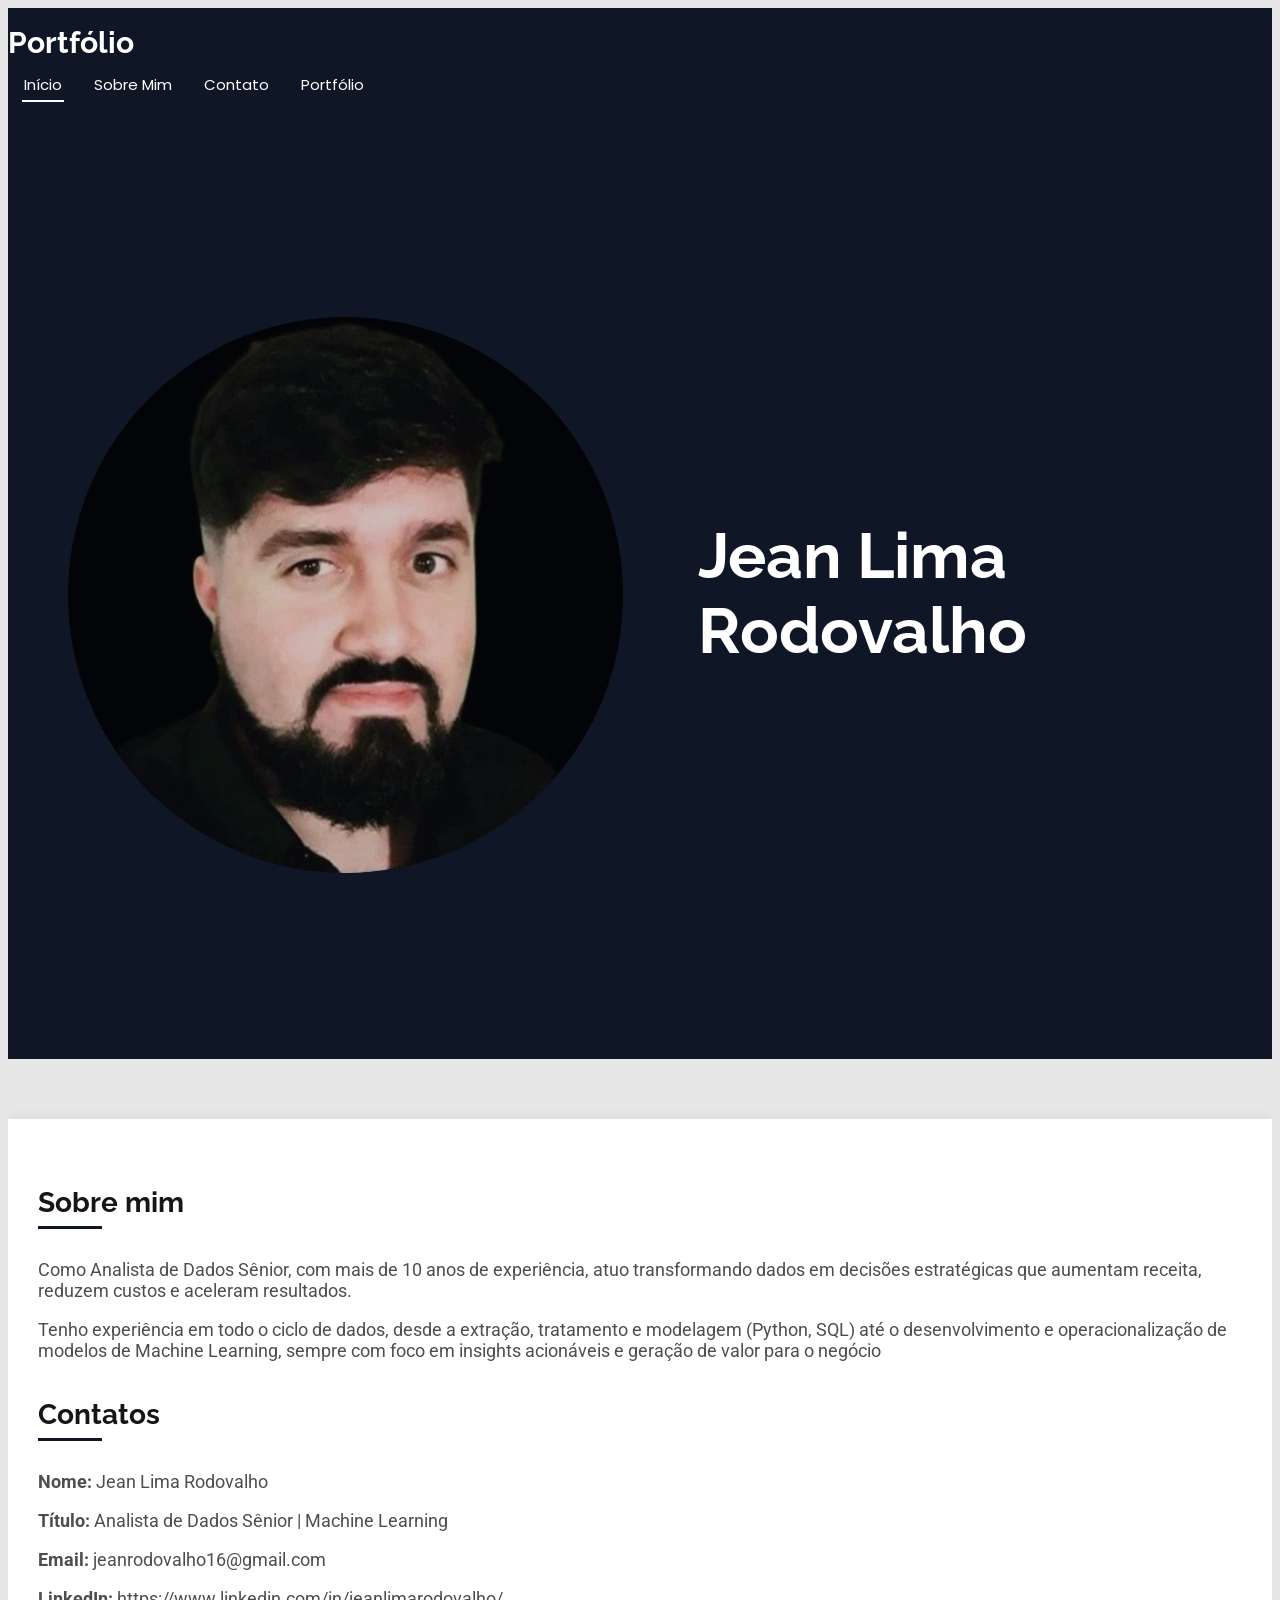
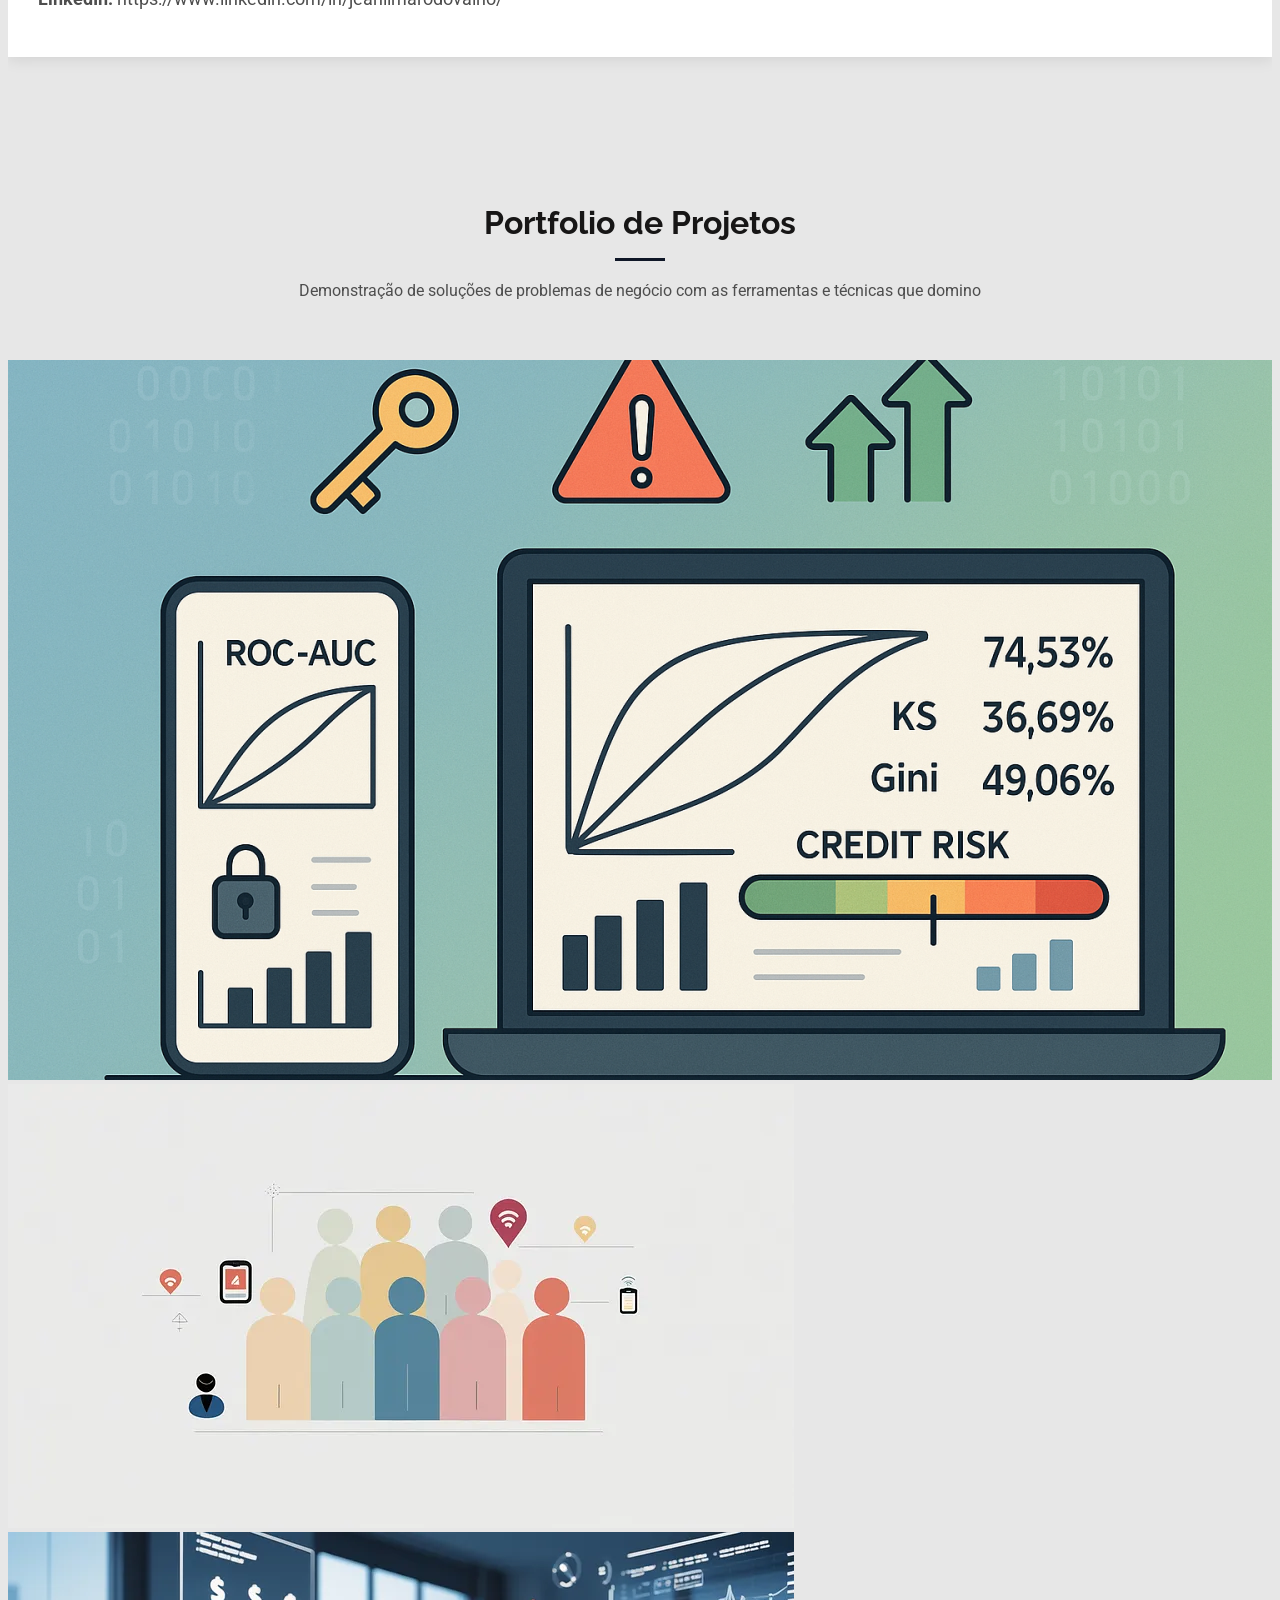
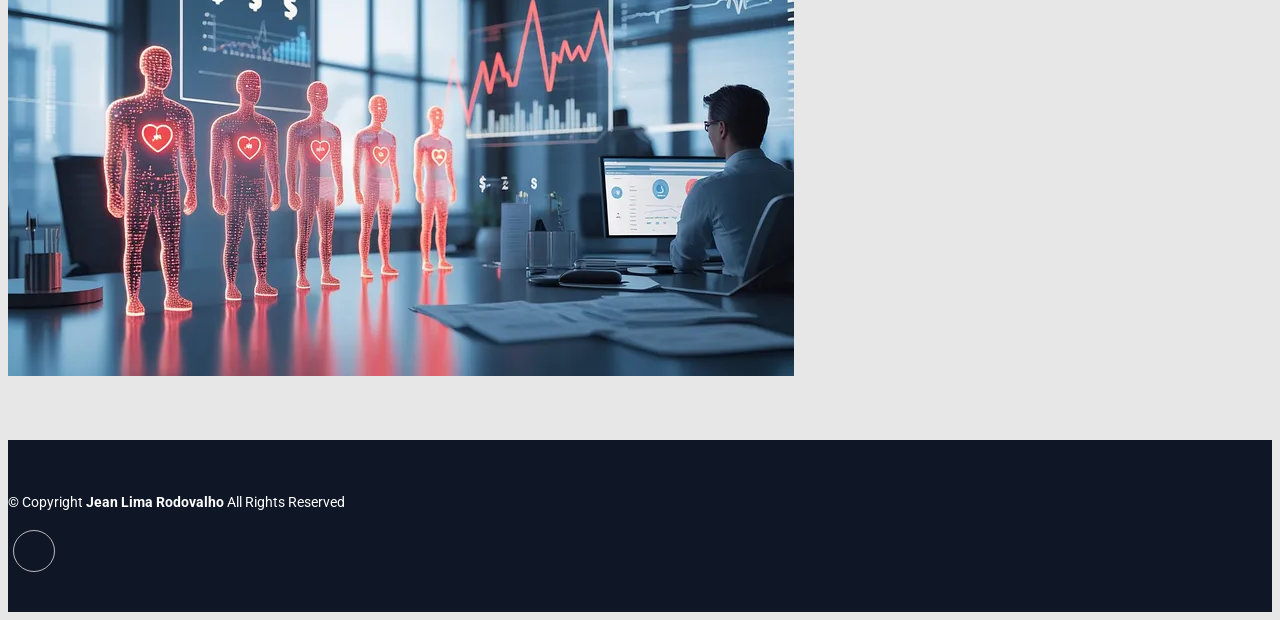
==== commit bc81d423: "add another html" ====
--- a/index.html
+++ b/index.html
@@ -42,7 +42,7 @@
 
       <nav id="navmenu" class="navmenu">
         <ul>
-          <li><a href="#hero" class="active">Inicio<br></a></li>
+          <li><a href="#hero" class="active">Início<br></a></li>
           <li><a href="#about">Sobre Mim</a></li>
           <li><a href="#contato">Contato</a></li>
           <li><a href="#portfolio">Portfólio</a></li>
--- a/assets/css/main.css
+++ b/assets/css/main.css
@@ -10,7 +10,7 @@
   --background-color: #e7e7e7; /* Background color for the entire website, including individual sections */
   --default-color: #4e4e4e; /* Default color used for the majority of the text content across the entire website */
   --heading-color: #171616; /* Color for headings, subheadings and title throughout the website */
-  --accent-color: #6e6d6d; /* Accent color that represents your brand on the website. It's used for buttons, links, and other elements that need to stand out */
+  --accent-color: #0f1727; /* Accent color that represents your brand on the website. It's used for buttons, links, and other elements that need to stand out */
   --surface-color: #ffffff; /* The surface color is used as a background of boxed elements within sections, such as cards, icon boxes, or other elements that require a visual separation from the global background. */
   --contrast-color: #ffffff; /* Contrast color for text, ensuring readability against backgrounds of accent, heading, or default colors. */
 }
@@ -33,7 +33,7 @@
 }
 
 .dark-background {
-  --background-color: #6e6d6d;
+  --background-color: #0f1727;
   --default-color: #ffffff;
   --heading-color: #ffffff;
   --surface-color: #252525;
@@ -41,7 +41,7 @@
 }
 
 .accent-background {
-  --background-color: #6e6d6d;
+  --background-color: #0f1727;
   --default-color: #ffffff;
   --heading-color: #ffffff;
   --accent-color: #ffffff;
@@ -140,7 +140,7 @@
 # Global Header
 --------------------------------------------------------------*/
 .header {
-  --background-color: #6e6d6d;
+  --background-color: #0f1727;
   --default-color: #ffffff;
   --heading-color: #ffffff;
   color: var(--default-color);
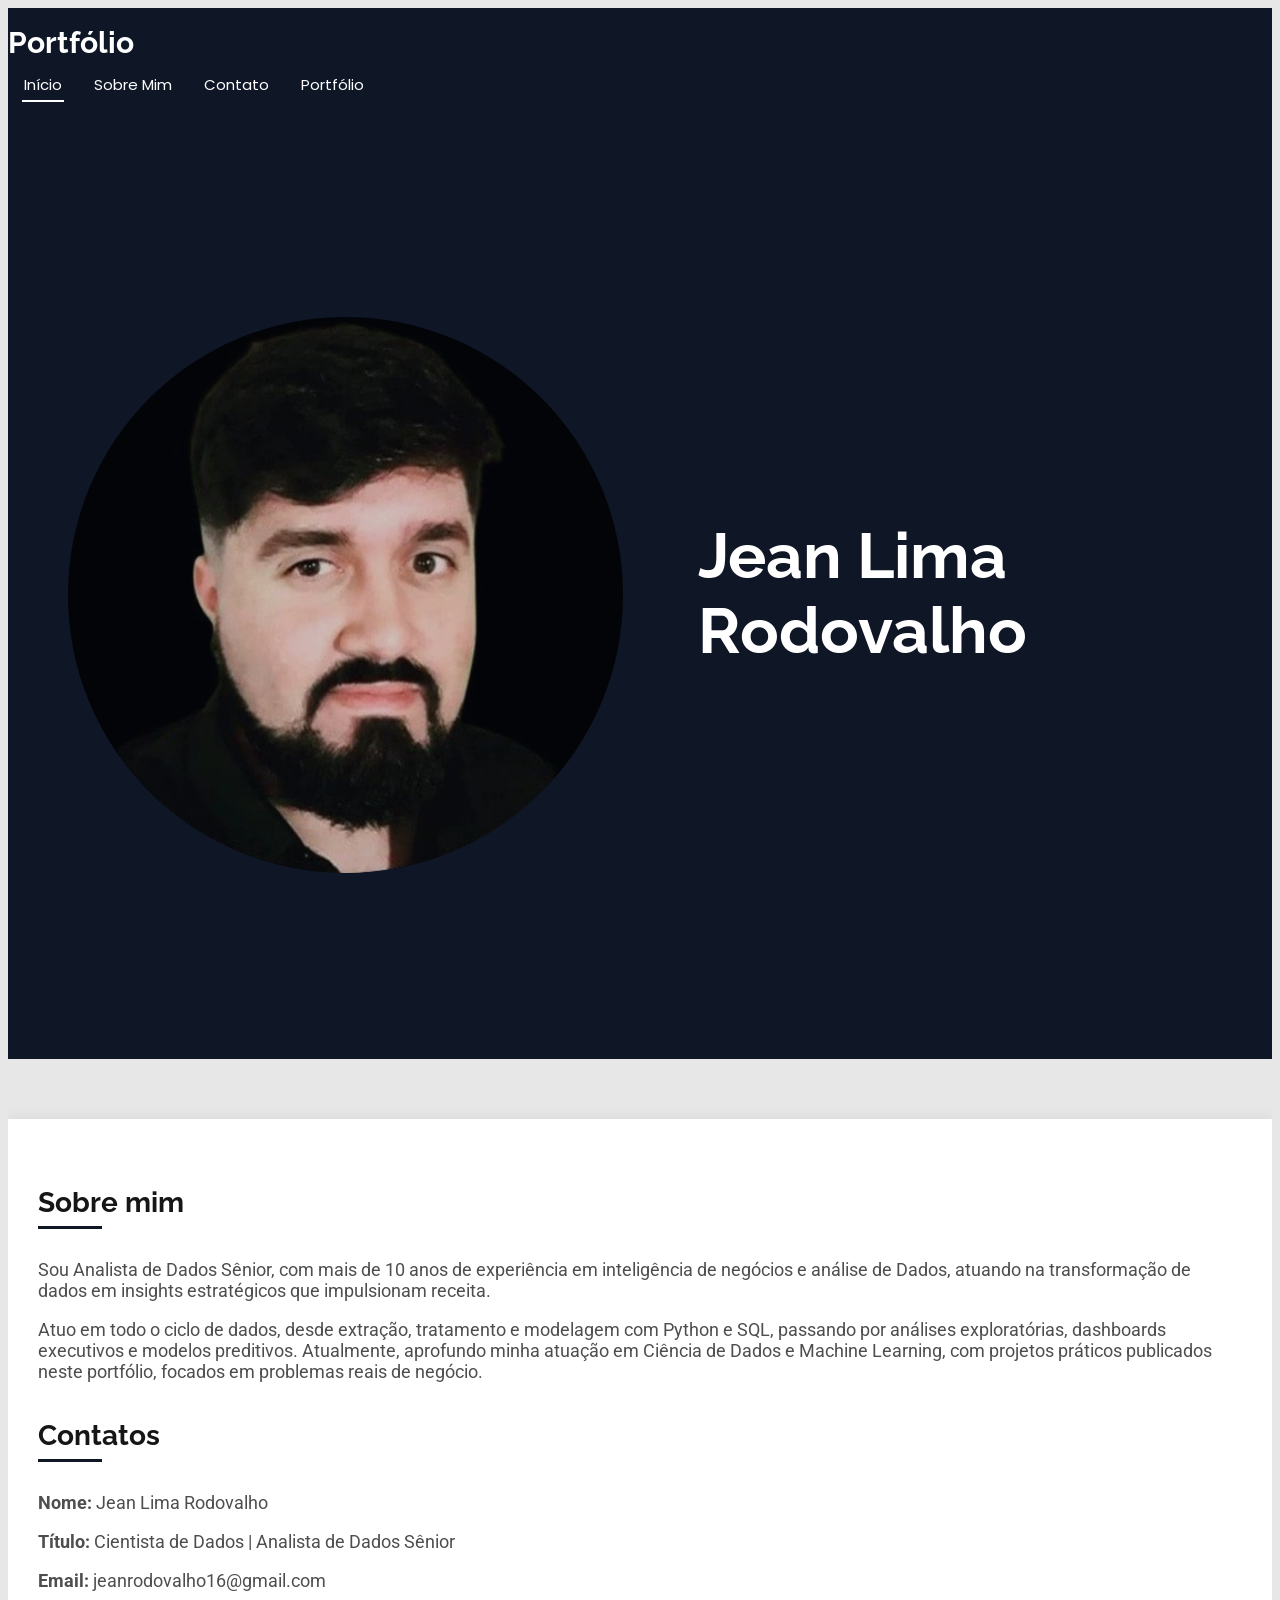
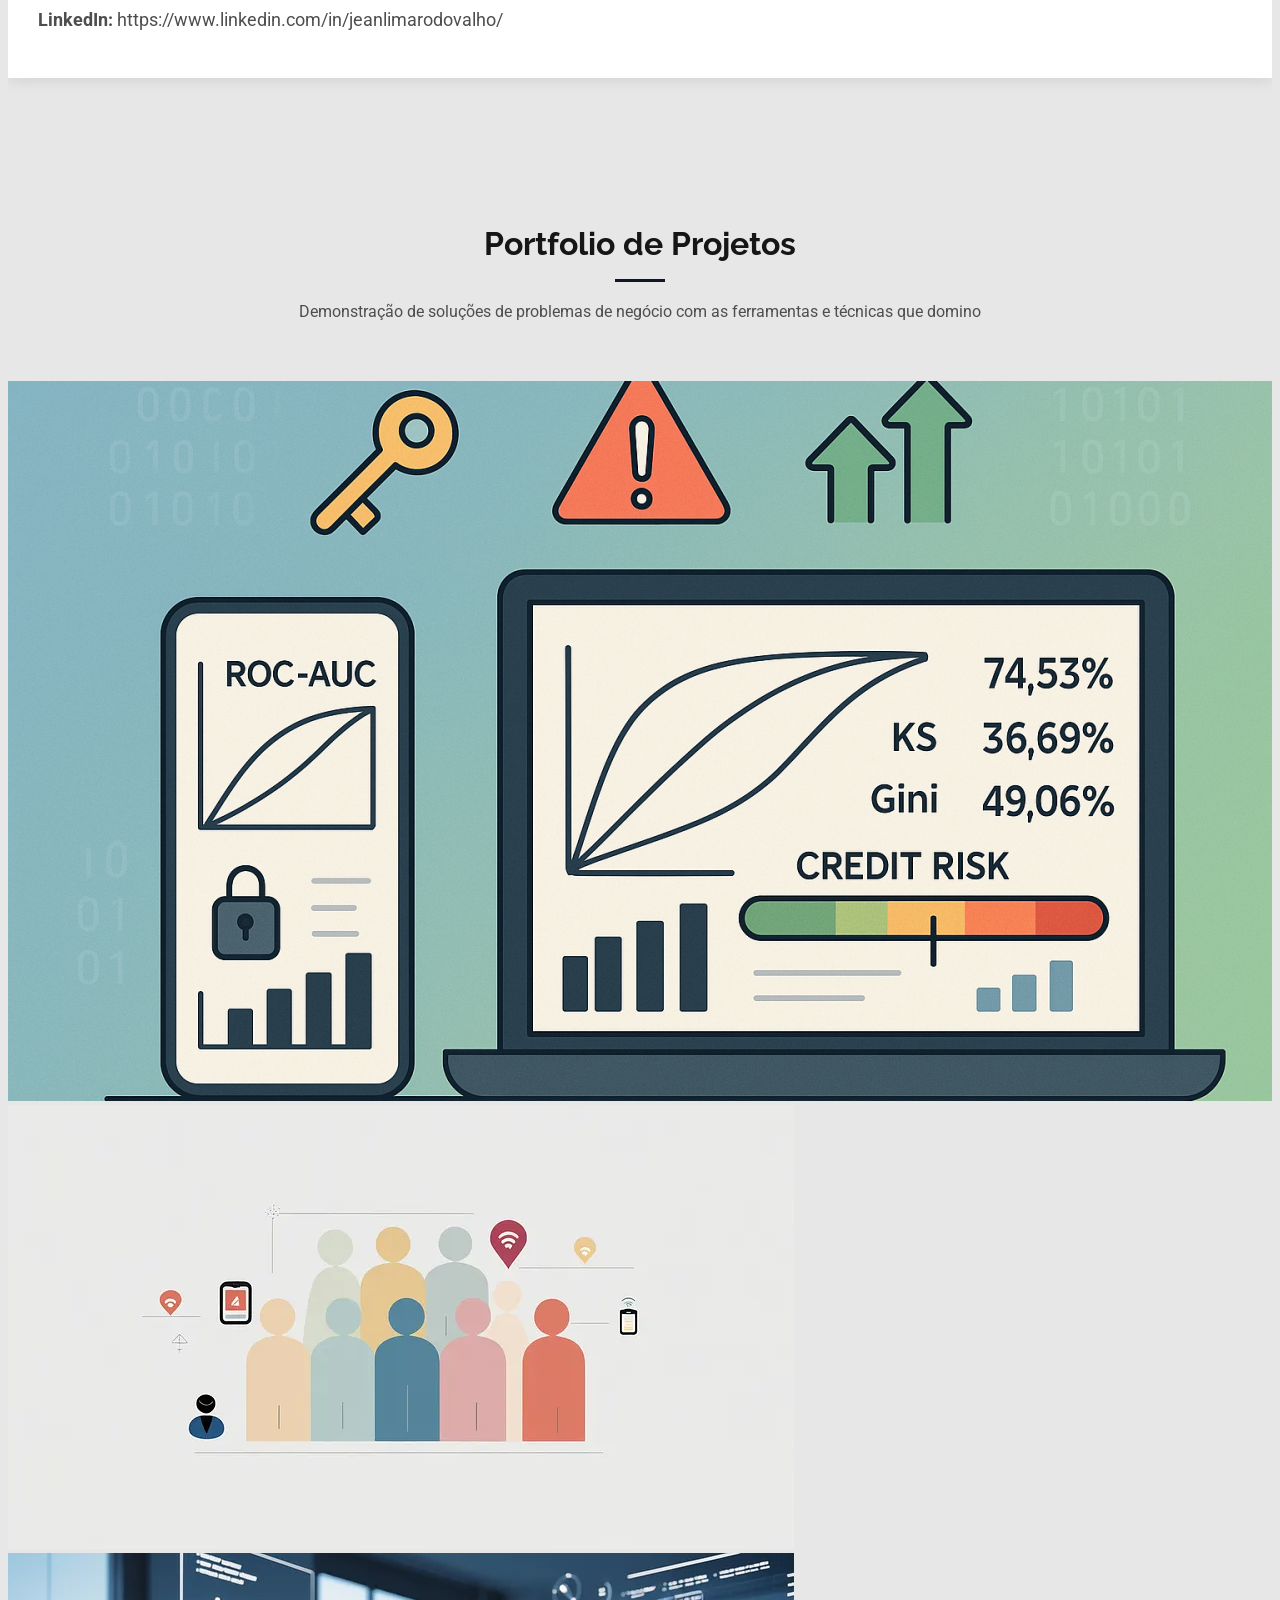
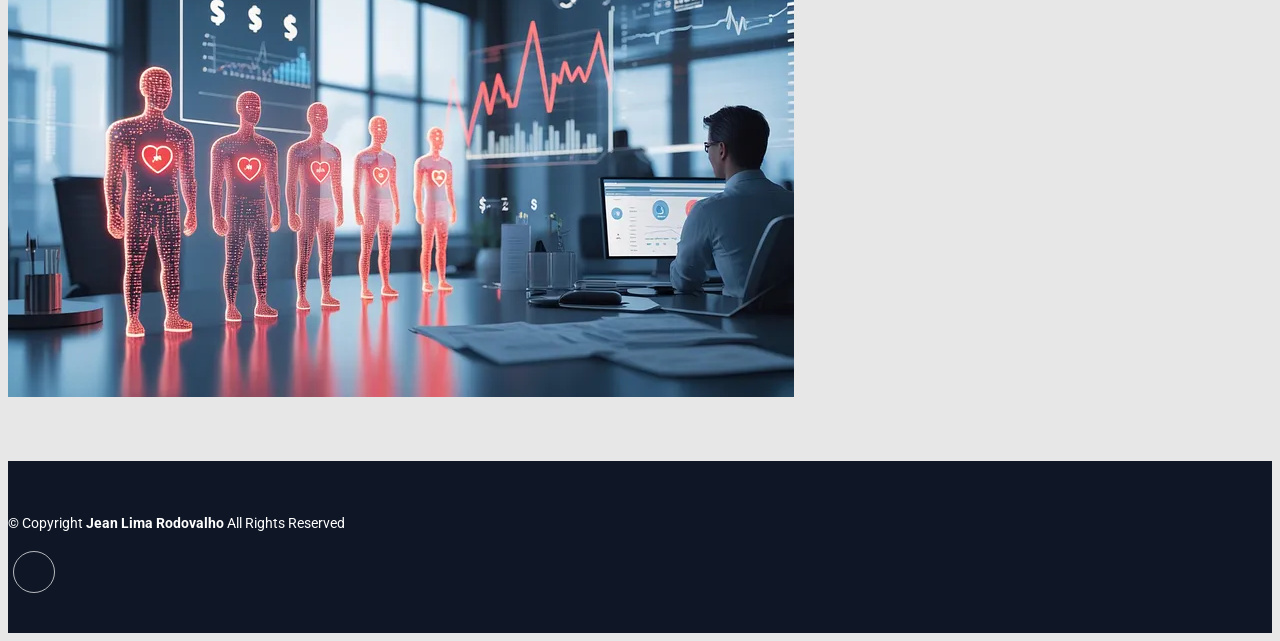
==== commit 1b662405: "Update Portfolio" ====
--- a/index.html
+++ b/index.html
@@ -62,7 +62,7 @@
 
       <div class="container d-flex flex-column align-items-center justify-content-center text-center" data-aos="fade-up" data-aos-delay="100">
         <h2>Jean Lima Rodovalho</h2>
-        <p><span class="typed" data-typed-items=" Analista de Dados Sênior | Machine Learning "></span></p>
+        <p><span class="typed" data-typed-items=" Cientista de Dados "></span></p>
       </div>
     
     </section><!-- /Hero Section -->
@@ -76,10 +76,10 @@
             <div class="about-me">
               <h4>Sobre mim</h4>
               <p>
-                Como Analista de Dados Sênior, com mais de 10 anos de experiência, atuo transformando dados em decisões estratégicas que aumentam receita, reduzem custos e aceleram resultados.
+                Sou Analista de Dados Sênior, com mais de 10 anos de experiência em inteligência de negócios e análise de Dados, atuando na transformação de dados em insights estratégicos que impulsionam receita.
               </p>
               <p>
-                Tenho experiência em todo o ciclo de dados, desde a extração, tratamento e modelagem (Python, SQL) até o desenvolvimento e operacionalização de modelos de Machine Learning, sempre com foco em insights acionáveis e geração de valor para o negócio
+                Atuo em todo o ciclo de dados, desde extração, tratamento e modelagem com Python e SQL, passando por análises exploratórias, dashboards executivos e modelos preditivos. Atualmente, aprofundo minha atuação em Ciência de Dados e Machine Learning, com projetos práticos publicados neste portfólio, focados em problemas reais de negócio.
               </p>
             </div>
           </div>
@@ -91,7 +91,7 @@
               <div id="contato" class="about-me">
               <h4>Contatos</h4>
                 <p><strong>Nome: </strong> <span>Jean Lima Rodovalho</span></p>
-                <p><strong>Título: </strong> <span>Analista de Dados Sênior | Machine Learning</span></p>
+                <p><strong>Título: </strong> <span>Cientista de Dados | Analista de Dados Sênior</span></p>
                 <p><strong>Email: </strong> <span>jeanrodovalho16@gmail.com</span></p>
                 <p><strong>LinkedIn: </strong> <span>https://www.linkedin.com/in/jeanlimarodovalho/</span></p>
               </div>
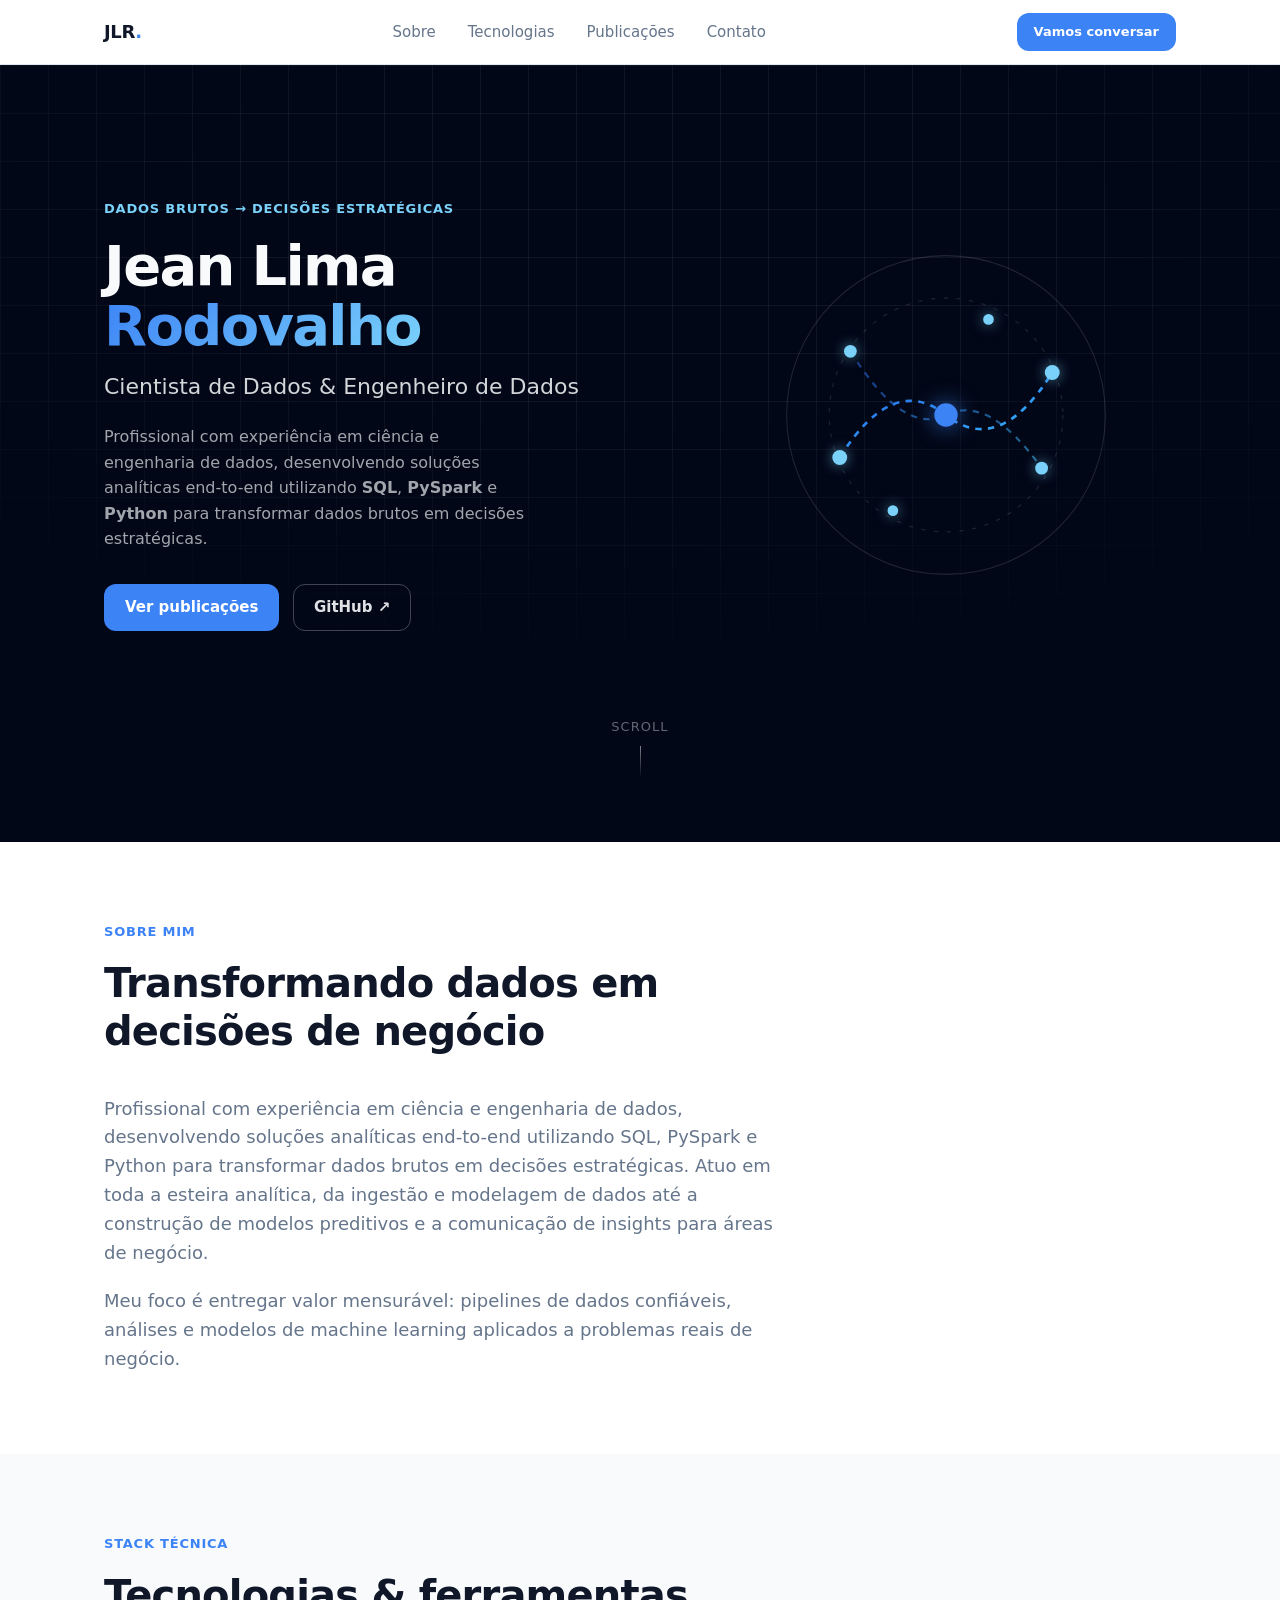
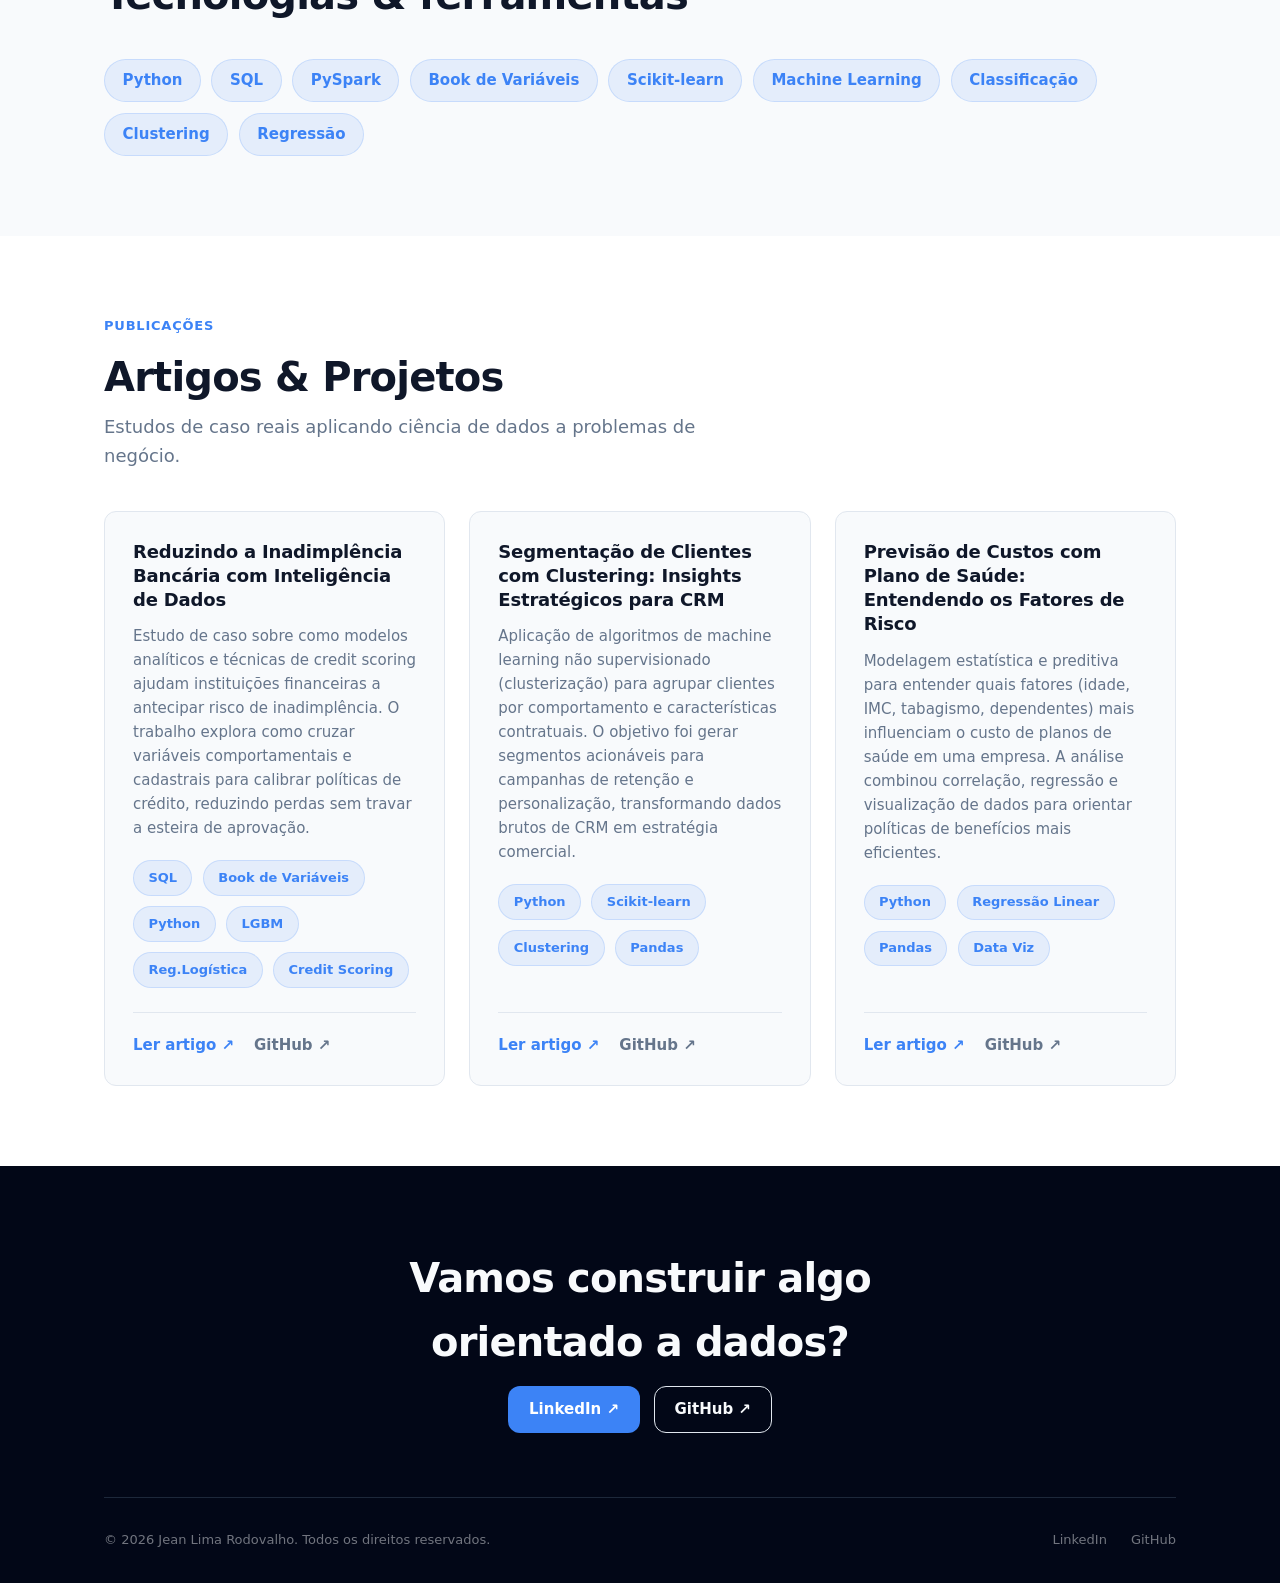
==== commit 8ae4e0f7: "update portfolio" ====
--- a/index.html
+++ b/index.html
@@ -1,210 +1,194 @@
 <!DOCTYPE html>
-<html lang="en">
+<html lang="pt-BR">
+<head>
+  <meta charset="UTF-8">
+  <meta name="viewport" content="width=device-width, initial-scale=1.0">
+  <title>Jean Lima Rodovalho — Cientista de Dados | Engenheiro de Dados</title>
+  <meta name="description" content="Portfólio de Jean Lima Rodovalho, Cientista de Dados e Engenheiro de Dados. Soluções analíticas end-to-end com SQL, PySpark e Python.">
+  <link rel="icon" href="./assets/img/jlr.png">
+  <link rel="stylesheet" href="style.css">
+</head>
+<body>
 
-<head>
-  <meta charset="utf-8">
-  <meta content="width=device-width, initial-scale=1.0" name="viewport">
-  <title>Portfolio de Projetos</title>
-  <meta content="" name="description">
-  <meta content="" name="keywords">
-
-  <!-- Favicons -->
-  <link href="assets/img/jlr.png" rel="icon">
-
-
-  <!-- Fonts -->
-  <link href="https://fonts.googleapis.com" rel="preconnect">
-  <link href="https://fonts.gstatic.com" rel="preconnect" crossorigin>
-  <link href="https://fonts.googleapis.com/css2?family=Roboto:ital,wght@0,100;0,300;0,400;0,500;0,700;0,900;1,100;1,300;1,400;1,500;1,700;1,900&family=Poppins:ital,wght@0,100;0,200;0,300;0,400;0,500;0,600;0,700;0,800;0,900;1,100;1,200;1,300;1,400;1,500;1,600;1,700;1,800;1,900&family=Raleway:ital,wght@0,100;0,200;0,300;0,400;0,500;0,600;0,700;0,800;0,900;1,100;1,200;1,300;1,400;1,500;1,600;1,700;1,800;1,900&display=swap" rel="stylesheet">
-
-  <!-- Vendor CSS Files -->
-  <link href="assets/vendor/bootstrap/css/bootstrap.min.css" rel="stylesheet">
-  <link href="assets/vendor/bootstrap-icons/bootstrap-icons.css" rel="stylesheet">
-  <link href="assets/vendor/aos/aos.css" rel="stylesheet">
-  <link href="assets/vendor/glightbox/css/glightbox.min.css" rel="stylesheet">
-  <link href="assets/vendor/swiper/swiper-bundle.min.css" rel="stylesheet">
-
-  <!-- Main CSS File -->
-  <link href="assets/css/main.css" rel="stylesheet">
-
-</head>
-
-<body class="index-page">
-
-  <header id="header" class="header d-flex align-items-center sticky-top">
-    <div class="container-fluid container-xl position-relative d-flex align-items-center justify-content-between">
-
-      <a href="index.html" class="logo d-flex align-items-center">
-        <!-- Uncomment the line below if you also wish to use an image logo -->
-        <!-- <img src="assets/img/logo.png" alt=""> -->
-        <h1 class="sitename">Portfólio</h1>
-      </a>
-
-      <nav id="navmenu" class="navmenu">
-        <ul>
-          <li><a href="#hero" class="active">Início<br></a></li>
-          <li><a href="#about">Sobre Mim</a></li>
-          <li><a href="#contato">Contato</a></li>
-          <li><a href="#portfolio">Portfólio</a></li>
-        </ul>
-        <i class="mobile-nav-toggle d-xl-none bi bi-list"></i>
+  <!-- ============ NAVBAR ============ -->
+  <header class="navbar" id="navbar">
+    <div class="container navbar__inner">
+      <a href="#top" class="navbar__logo" aria-label="Início">JLR<span class="navbar__logo-dot">.</span></a>
+      <nav class="navbar__nav" aria-label="Navegação principal">
+        <a href="#sobre">Sobre</a>
+        <a href="#tecnologias">Tecnologias</a>
+        <a href="#projetos">Publicações</a>
+        <a href="#contato">Contato</a>
       </nav>
-
+      <a href="#contato" class="btn btn--sm btn--primary navbar__cta">Vamos conversar</a>
     </div>
   </header>
 
-  <main class="main">
+  <main id="top">
+    <!-- ============ HERO ============ -->
+    <section class="hero">
+      <div class="hero__grid" aria-hidden="true"></div>
+      <div class="container hero__inner">
+        <div class="hero__text reveal">
+          <p class="eyebrow">Dados brutos → decisões estratégicas</p>
+          <h1 class="hero__title">Jean Lima <span class="text-gradient">Rodovalho</span></h1>
+          <p class="hero__subtitle">Cientista de Dados &amp; Engenheiro de Dados</p>
+          <p class="hero__desc">Profissional com experiência em ciência e engenharia de dados, desenvolvendo soluções analíticas end-to-end utilizando <strong>SQL</strong>, <strong>PySpark</strong> e <strong>Python</strong> para transformar dados brutos em decisões estratégicas.</p>
+          <div class="hero__actions">
+            <a href="#projetos" class="btn btn--primary">Ver publicações</a>
+            <a href="https://github.com/jeanlr" target="_blank" rel="noopener noreferrer" class="btn btn--ghost">GitHub ↗</a>
+          </div>
+        </div>
+        <div class="hero__visual reveal" aria-hidden="true">
+          <!-- Abstract geometric avatar: pipeline / node graph motif -->
+          <svg viewBox="0 0 320 320" class="pipeline-svg" role="img" aria-label="Ilustração abstrata de um pipeline de dados">
+            <defs>
+              <linearGradient id="pipeGrad" x1="0%" y1="0%" x2="100%" y2="100%">
+                <stop offset="0%" stop-color="#2563eb"/>
+                <stop offset="100%" stop-color="#38bdf8"/>
+              </linearGradient>
+            </defs>
+            <circle cx="160" cy="160" r="150" class="pipeline-ring pipeline-ring--outer"/>
+            <circle cx="160" cy="160" r="110" class="pipeline-ring pipeline-ring--inner"/>
+            <g class="pipeline-lines">
+              <path d="M 60 200 Q 110 120 160 160 T 260 120" fill="none" stroke="url(#pipeGrad)" stroke-width="2.5"/>
+              <path d="M 70 100 Q 120 180 160 160 T 250 210" fill="none" stroke="url(#pipeGrad)" stroke-width="2" opacity="0.55"/>
+            </g>
+            <g class="pipeline-nodes">
+              <circle cx="60" cy="200" r="7" class="node"/>
+              <circle cx="160" cy="160" r="11" class="node node--core"/>
+              <circle cx="260" cy="120" r="7" class="node"/>
+              <circle cx="70" cy="100" r="6" class="node"/>
+              <circle cx="250" cy="210" r="6" class="node"/>
+              <circle cx="200" cy="70" r="5" class="node"/>
+              <circle cx="110" cy="250" r="5" class="node"/>
+            </g>
+          </svg>
+        </div>
+      </div>
+      <div class="hero__scroll-cue reveal" aria-hidden="true">
+        <span>scroll</span>
+        <div class="hero__scroll-line"></div>
+      </div>
+    </section>
 
-    <!-- Hero Section -->
-    <section id="hero" class="hero section dark-background">
+    <!-- ============ SOBRE ============ -->
+    <section id="sobre" class="section section--light">
+      <div class="container">
+        <div class="section-head reveal">
+          <p class="eyebrow eyebrow--dark">Sobre mim</p>
+          <h2 class="section-title">Transformando dados em decisões de negócio</h2>
+        </div>
+        <div class="about__body reveal">
+          <p>Profissional com experiência em ciência e engenharia de dados, desenvolvendo soluções analíticas end-to-end utilizando SQL, PySpark e Python para transformar dados brutos em decisões estratégicas. Atuo em toda a esteira analítica, da ingestão e modelagem de dados até a construção de modelos preditivos e a comunicação de insights para áreas de negócio.</p>
+          <p>Meu foco é entregar valor mensurável: pipelines de dados confiáveis, análises e modelos de machine learning aplicados a problemas reais de negócio.</p>
+        </div>
+      </div>
+    </section>
 
-      <img src="assets/img/hero-img.jpg" alt="" data-aos="fade-in">
+    <!-- ============ TECNOLOGIAS ============ -->
+    <section id="tecnologias" class="section section--muted">
+      <div class="container">
+        <div class="section-head reveal">
+          <p class="eyebrow eyebrow--dark">Stack técnica</p>
+          <h2 class="section-title">Tecnologias &amp; ferramentas</h2>
+        </div>
+        <ul class="badge-grid reveal" id="badge-grid">
+          <!-- populated by script.js -->
+        </ul>
+      </div>
+    </section>
 
-      <div class="container d-flex flex-column align-items-center justify-content-center text-center" data-aos="fade-up" data-aos-delay="100">
-        <h2>Jean Lima Rodovalho</h2>
-        <p><span class="typed" data-typed-items=" Cientista de Dados "></span></p>
-      </div>
-    
-    </section><!-- /Hero Section -->
+    <!-- ============ PROJETOS / PUBLICAÇÕES ============ -->
+    <section id="projetos" class="section section--light">
+      <div class="container">
+        <div class="section-head reveal">
+          <p class="eyebrow eyebrow--dark">Publicações</p>
+          <h2 class="section-title">Artigos &amp; Projetos</h2>
+          <p class="section-sub">Estudos de caso reais aplicando ciência de dados a problemas de negócio.</p>
+        </div>
 
-    <!-- About Section -->
-    <section id="about" class="about section">
-      <div class="container" data-aos="fade-up" data-aos-delay="100">
-        <div class="row gy-4">
+        <div class="project-grid">
 
-          <div class="col-md-6">
-            <div class="about-me">
-              <h4>Sobre mim</h4>
-              <p>
-                Sou Analista de Dados Sênior, com mais de 10 anos de experiência em inteligência de negócios e análise de Dados, atuando na transformação de dados em insights estratégicos que impulsionam receita.
-              </p>
-              <p>
-                Atuo em todo o ciclo de dados, desde extração, tratamento e modelagem com Python e SQL, passando por análises exploratórias, dashboards executivos e modelos preditivos. Atualmente, aprofundo minha atuação em Ciência de Dados e Machine Learning, com projetos práticos publicados neste portfólio, focados em problemas reais de negócio.
-              </p>
+          <article class="card reveal">
+            <div class="card__body">
+              <h3 class="card__title">Reduzindo a Inadimplência Bancária com Inteligência de Dados</h3>
+              <p class="card__desc">Estudo de caso sobre como modelos analíticos e técnicas de credit scoring ajudam instituições financeiras a antecipar risco de inadimplência. O trabalho explora como cruzar variáveis comportamentais e cadastrais para calibrar políticas de crédito, reduzindo perdas sem travar a esteira de aprovação.</p>
+              <ul class="badge-list">
+                <li class="badge">SQL</li>
+                <li class="badge">Book de Variáveis</li>
+                <li class="badge">Python</li>
+                <li class="badge">LGBM</li>
+                <li class="badge">Reg.Logística</li>
+                <li class="badge">Credit Scoring</li>
+              </ul>
             </div>
-          </div>
+            <div class="card__footer">
+              <a href="https://www.linkedin.com/pulse/reduzindo-inadimpl%C3%AAncia-banc%C3%A1ria-como-intelig%C3%AAncia-de-lima-rodovalho-3pgxf/" target="_blank" rel="noopener noreferrer" class="card__link card__link--primary">Ler artigo ↗</a>
+              <a href="https://github.com/jeanlr/pod-bank-application" target="_blank" rel="noopener noreferrer" class="card__link">GitHub ↗</a>
+            </div>
+          </article>
 
-          <div class="col-md-6">
-            <div class="row justify-content-between gy-4">
-              <div class="col-lg-7 about-info">
+          <article class="card reveal">
+            <div class="card__body">
+              <h3 class="card__title">Segmentação de Clientes com Clustering: Insights Estratégicos para CRM</h3>
+              <p class="card__desc">Aplicação de algoritmos de machine learning não supervisionado (clusterização) para agrupar clientes por comportamento e características contratuais. O objetivo foi gerar segmentos acionáveis para campanhas de retenção e personalização, transformando dados brutos de CRM em estratégia comercial.</p>
+              <ul class="badge-list">
+                <li class="badge">Python</li>
+                <li class="badge">Scikit-learn</li>
+                <li class="badge">Clustering</li>
+                <li class="badge">Pandas</li>
+              </ul>
+            </div>
+            <div class="card__footer">
+              <a href="https://medium.com/@jeanrodovalho16/segmenta%C3%A7%C3%A3o-de-clientes-com-clustering-insights-estrat%C3%A9gicos-para-crm-4177065a16fa" target="_blank" rel="noopener noreferrer" class="card__link card__link--primary">Ler artigo ↗</a>
+              <a href="https://github.com/jeanlr/Clustering-CRM" target="_blank" rel="noopener noreferrer" class="card__link">GitHub ↗</a>
+            </div>
+          </article>
 
-              <div id="contato" class="about-me">
-              <h4>Contatos</h4>
-                <p><strong>Nome: </strong> <span>Jean Lima Rodovalho</span></p>
-                <p><strong>Título: </strong> <span>Cientista de Dados | Analista de Dados Sênior</span></p>
-                <p><strong>Email: </strong> <span>jeanrodovalho16@gmail.com</span></p>
-                <p><strong>LinkedIn: </strong> <span>https://www.linkedin.com/in/jeanlimarodovalho/</span></p>
-              </div>
-              </div>
-              </div>
+          <article class="card reveal">
+            <div class="card__body">
+              <h3 class="card__title">Previsão de Custos com Plano de Saúde: Entendendo os Fatores de Risco</h3>
+              <p class="card__desc">Modelagem estatística e preditiva para entender quais fatores (idade, IMC, tabagismo, dependentes) mais influenciam o custo de planos de saúde em uma empresa. A análise combinou correlação, regressão e visualização de dados para orientar políticas de benefícios mais eficientes.</p>
+              <ul class="badge-list">
+                <li class="badge">Python</li>
+                <li class="badge">Regressão Linear</li>
+                <li class="badge">Pandas</li>
+                <li class="badge">Data Viz</li>
+              </ul>
             </div>
-          </div>
-
-          
-
-
+            <div class="card__footer">
+              <a href="https://medium.com/@jeanrodovalho16/previs%C3%A3o-de-custos-com-plano-de-sa%C3%BAde-entendendo-os-fatores-de-risco-em-uma-empresa-309a49a022a4" target="_blank" rel="noopener noreferrer" class="card__link card__link--primary">Ler artigo ↗</a>
+              <a href="https://github.com/jeanlr/Health-Insurance" target="_blank" rel="noopener noreferrer" class="card__link">GitHub ↗</a>
+            </div>
+          </article>
 
         </div>
+      </div>
+    </section>
+  </main>
 
-      </div>
-
-    </section><!-- /About Section -->
-
-
-    <!-- Portfolio Section -->
-    <section id="portfolio" class="portfolio section">
-
-      <!-- Section Title -->
-      <div class="container section-title" data-aos="fade-up">
-        <h2>Portfolio de Projetos</h2>
-        <p>Demonstração de soluções de problemas de negócio com as ferramentas e técnicas que domino</p>
-      </div><!-- End Section Title -->
-
-      <div class="container">
-
-        <div class="isotope-layout" data-default-filter="*" data-layout="masonry" data-sort="original-order">
-
-
-          </ul><!-- End Portfolio Filters -->
-
-          <div class="row gy-4 isotope-container" data-aos="fade-up" data-aos-delay="200">
-
-            <div class="col-lg-4 col-md-6 portfolio-item isotope-item filter-app">
-              <img src="assets/img/classificacao.png" class="img-fluid" alt="">
-              <div class="portfolio-info">
-                <h4>Modelo de classificação para redução de Inadimplência</h4>
-                <p>Reduzindo a Inadimplência Bancária: Como a Inteligência de Dados Transforma a Concessão de Crédito</p>
-                <a href="assets/img/classificacao.png" title="Modelo de classificação" data-gallery="portfolio-gallery-app" class="glightbox preview-link"><i class="bi bi-zoom-in"></i></a>
-                <a href="https://www.linkedin.com/pulse/reduzindo-inadimpl%C3%AAncia-banc%C3%A1ria-como-intelig%C3%AAncia-de-lima-rodovalho-3pgxf/?trackingId=UXM76s5mRdm6r6cErYssfQ%3D%3D" target="_blank" "More Details" class="details-link"><i class="bi bi-link-45deg"></i></a>
-              </div>
-            </div><!-- End Portfolio Item -->
-
-            <div class="col-lg-4 col-md-6 portfolio-item isotope-item filter-app">
-              <img src="assets/img/cluster.webp" class="img-fluid" alt="">
-              <div class="portfolio-info">
-                <h4>Modelo de clusterização para segmentação de personas</h4>
-                <p>Segmentação inteligente de personas para aumentar a conversão de vendas.</p>
-                <a href="assets/img/cluster.webp" title="Modelo de clusterização" data-gallery="portfolio-gallery-app" class="glightbox preview-link"><i class="bi bi-zoom-in"></i></a>
-                <a href="https://medium.com/@jeanrodovalho16/segmentação-de-clientes-com-clustering-insights-estratégicos-para-crm-4177065a16fa" target="_blank" "More Details" class="details-link"><i class="bi bi-link-45deg"></i></a>
-              </div>
-            </div><!-- End Portfolio Item -->
-
-
-            <div class="col-lg-4 col-md-6 portfolio-item isotope-item filter-app">
-              <img src="assets/img/custos.webp" class="img-fluid" alt="">
-              <div class="portfolio-info">
-                <h4>Modelo de regressão para previsão de custos</h4>
-                <p>Previsão de custos com plano de saúde: Entendendo os fatores de risco em uma empresa</p>
-                <a href="assets/img/custos.webp" title="Modelo de regressão" data-gallery="portfolio-gallery-app" class="glightbox preview-link"><i class="bi bi-zoom-in"></i></a>
-                <a href="https://medium.com/@jeanrodovalho16/previsão-de-custos-com-plano-de-saúde-entendendo-os-fatores-de-risco-em-uma-empresa-309a49a022a4" target="_blank" "More Details" class="details-link"><i class="bi bi-link-45deg"></i></a>
-              </div>
-            </div><!-- End Portfolio Item -->
-
-
-          </div><!-- End Portfolio Container -->
+  <!-- ============ CONTATO & FOOTER ============ -->
+  <footer id="contato" class="footer">
+    <div class="container footer__inner">
+      <div class="footer__main reveal">
+        <h2 class="footer__title">Vamos construir algo orientado a dados?</h2>
+        <!-- <p class="footer__sub">Aberto a novas oportunidades e colaborações em ciência e engenharia de dados.</p> -->
+        <div class="footer__actions">
+          <a href="https://www.linkedin.com/in/jeanlimarodovalho/" target="_blank" rel="noopener noreferrer" class="btn btn--primary">LinkedIn ↗</a>
+          <a href="https://github.com/jeanlr" target="_blank" rel="noopener noreferrer" class="btn btn--ghost btn--ghost-dark">GitHub ↗</a>
         </div>
       </div>
-
-    </section><!-- /Portfolio Section -->
-
-
-  </main>
-
-  <footer id="footer" class="footer accent-background">
-
-    <div class="container">
-      <div class="copyright text-center ">
-        <p>© <span>Copyright</span> <strong class="px-1 sitename">Jean Lima Rodovalho</strong> <span>All Rights Reserved</span></p>
-      </div>
-      <div class="social-links d-flex justify-content-center">
-        <a href="https://www.linkedin.com/in/jeanlimarodovalho/" target="_blank"><i class="bi bi-linkedin"></i></a>
-      </div>
+      <div class="footer__bottom">
+        <span>© <span id="year"></span> Jean Lima Rodovalho. Todos os direitos reservados.</span>
+        <div class="footer__socials">
+          <a href="https://www.linkedin.com/in/jeanlimarodovalho/" target="_blank" rel="noopener noreferrer">LinkedIn</a>
+          <a href="https://github.com/jeanlr" target="_blank" rel="noopener noreferrer">GitHub</a>
+        </div>
       </div>
     </div>
-
   </footer>
 
-  <!-- Scroll Top -->
-  <a href="#" id="scroll-top" class="scroll-top d-flex align-items-center justify-content-center"><i class="bi bi-arrow-up-short"></i></a>
-
-  <!-- Preloader -->
-  <div id="preloader"></div>
-
-  <!-- Vendor JS Files -->
-  <script src="assets/vendor/bootstrap/js/bootstrap.bundle.min.js"></script>
-  <script src="assets/vendor/php-email-form/validate.js"></script>
-  <script src="assets/vendor/aos/aos.js"></script>
-  <script src="assets/vendor/typed.js/typed.umd.js"></script>
-  <script src="assets/vendor/waypoints/noframework.waypoints.js"></script>
-  <script src="assets/vendor/purecounter/purecounter_vanilla.js"></script>
-  <script src="assets/vendor/glightbox/js/glightbox.min.js"></script>
-  <script src="assets/vendor/imagesloaded/imagesloaded.pkgd.min.js"></script>
-  <script src="assets/vendor/isotope-layout/isotope.pkgd.min.js"></script>
-  <script src="assets/vendor/swiper/swiper-bundle.min.js"></script>
-
-  <!-- Main JS File -->
-  <script src="assets/js/main.js"></script>
-
+  <script src="script.js"></script>
 </body>
-
-</html>
+</html>
--- a/style.css
+++ b/style.css
@@ -0,0 +1,422 @@
+/* ==========================================================================
+   DESIGN TOKENS — sistema de cores (shadcn/ui inspired), tipografia, espaçamento
+   ========================================================================== */
+:root {
+  /* Cores semânticas (HSL, conforme especificação) */
+  --primary-h: 217 91% 60%;         /* #2563eb */
+  --ring-h: 199 93% 73%;            /* #38bdf8 */
+  --bg-dark-h: 226 84% 5%;          /* #020617 */
+  --bg-light-h: 0 0% 100%;          /* #ffffff */
+  --muted-h: 210 40% 98%;           /* #f8fafc */
+  --muted-fg-h: 215 16% 47%;        /* #64748b */
+
+  --primary: hsl(var(--primary-h));
+  --primary-fg: hsl(0 0% 100%);
+  --ring: hsl(var(--ring-h));
+  --background-dark: hsl(var(--bg-dark-h));
+  --background-light: hsl(var(--bg-light-h));
+  --muted: hsl(var(--muted-h));
+  --muted-foreground: hsl(var(--muted-fg-h));
+
+  --border: hsl(214 32% 91%);
+  --border-dark: hsl(217 33% 17%);
+  --foreground: hsl(222 47% 11%);
+  --foreground-dark: hsl(210 40% 98%);
+
+  --radius: 0.75rem;
+  --radius-full: 9999px;
+
+  /* Tipografia — pilha nativa do sistema para performance */
+  --font-sans: system-ui, -apple-system, "Segoe UI", Roboto, Helvetica, Arial, sans-serif;
+
+  /* Escala tipográfica */
+  --fs-xs: 0.8125rem;
+  --fs-sm: 0.9375rem;
+  --fs-base: 1rem;
+  --fs-lg: 1.125rem;
+  --fs-xl: 1.375rem;
+  --fs-2xl: 1.75rem;
+  --fs-3xl: 2.5rem;
+  --fs-4xl: 3.5rem;
+
+  --container-w: 1120px;
+  --transition-fast: 180ms ease;
+}
+
+/* ==========================================================================
+   RESET
+   ========================================================================== */
+*, *::before, *::after { box-sizing: border-box; }
+html { scroll-behavior: smooth; }
+@media (prefers-reduced-motion: reduce) {
+  html { scroll-behavior: auto; }
+  *, *::before, *::after { animation-duration: 0.01ms !important; animation-iteration-count: 1 !important; transition-duration: 0.01ms !important; }
+}
+body {
+  margin: 0;
+  font-family: var(--font-sans);
+  font-size: var(--fs-base);
+  color: var(--foreground);
+  background: var(--background-light);
+  line-height: 1.6;
+  -webkit-font-smoothing: antialiased;
+}
+h1, h2, h3, p, ul { margin: 0; }
+ul { padding: 0; list-style: none; }
+a { color: inherit; text-decoration: none; }
+img, svg { display: block; max-width: 100%; }
+:focus-visible {
+  outline: 2px solid var(--ring);
+  outline-offset: 3px;
+  border-radius: 4px;
+}
+
+.container {
+  max-width: var(--container-w);
+  margin-inline: auto;
+  padding-inline: 1.5rem;
+}
+
+/* ==========================================================================
+   NAVBAR
+   ========================================================================== */
+.navbar {
+  position: sticky;
+  top: 0;
+  z-index: 50;
+  background: hsla(0, 0%, 100%, 0.72);
+  backdrop-filter: blur(10px);
+  -webkit-backdrop-filter: blur(10px);
+  border-bottom: 1px solid var(--border);
+}
+.navbar__inner {
+  display: flex;
+  align-items: center;
+  justify-content: space-between;
+  height: 64px;
+}
+.navbar__logo {
+  font-weight: 700;
+  font-size: var(--fs-lg);
+  letter-spacing: -0.02em;
+}
+.navbar__logo-dot { color: var(--primary); }
+.navbar__nav {
+  display: flex;
+  gap: 2rem;
+}
+.navbar__nav a {
+  font-size: var(--fs-sm);
+  color: var(--muted-foreground);
+  transition: color var(--transition-fast);
+}
+.navbar__nav a:hover { color: var(--foreground); }
+.navbar__cta { display: inline-flex; }
+
+@media (max-width: 720px) {
+  .navbar__nav { display: none; }
+}
+
+/* ==========================================================================
+   BUTTONS
+   ========================================================================== */
+.btn {
+  display: inline-flex;
+  align-items: center;
+  gap: 0.4rem;
+  font-size: var(--fs-sm);
+  font-weight: 600;
+  padding: 0.65rem 1.25rem;
+  border-radius: var(--radius);
+  border: 1px solid transparent;
+  cursor: pointer;
+  transition: background var(--transition-fast), color var(--transition-fast), border-color var(--transition-fast), box-shadow var(--transition-fast), transform var(--transition-fast);
+  white-space: nowrap;
+}
+.btn--sm { padding: 0.5rem 1rem; font-size: var(--fs-xs); }
+.btn--primary {
+  background: var(--primary);
+  color: var(--primary-fg);
+}
+.btn--primary:hover {
+  box-shadow: 0 0 0 4px hsla(var(--ring-h) / 0.35);
+  transform: translateY(-1px);
+}
+.btn--ghost {
+  background: transparent;
+  border-color: hsla(210 40% 98% / 0.25);
+  color: hsla(210 40% 98% / 0.9);
+}
+.btn--ghost:hover {
+  border-color: var(--ring);
+  color: var(--ring);
+}
+.btn--ghost-dark {
+  border-color: var(--border);
+  color: var(--foreground-dark);
+}
+.btn--ghost-dark:hover { border-color: var(--ring); color: var(--ring); }
+
+/* ==========================================================================
+   HERO
+   ========================================================================== */
+.hero {
+  position: relative;
+  background: var(--background-dark);
+  color: var(--foreground-dark);
+  overflow: hidden;
+  padding-block: 5rem 4rem;
+}
+.hero__grid {
+  position: absolute;
+  inset: 0;
+  background-image:
+    linear-gradient(hsla(210 40% 98% / 0.06) 1px, transparent 1px),
+    linear-gradient(90deg, hsla(210 40% 98% / 0.06) 1px, transparent 1px);
+  background-size: 48px 48px;
+  mask-image: radial-gradient(ellipse 80% 60% at 50% 20%, black 40%, transparent 100%);
+}
+.hero__inner {
+  position: relative;
+  display: grid;
+  grid-template-columns: 1.1fr 0.9fr;
+  align-items: center;
+  gap: 3rem;
+  min-height: 60vh;
+}
+.eyebrow {
+  font-size: var(--fs-xs);
+  font-weight: 600;
+  letter-spacing: 0.06em;
+  text-transform: uppercase;
+  color: var(--ring);
+  margin-bottom: 1rem;
+  display: block;
+}
+.eyebrow--dark { color: var(--primary); }
+.hero__title {
+  font-size: clamp(2.25rem, 5vw, var(--fs-4xl));
+  font-weight: 700;
+  letter-spacing: -0.03em;
+  line-height: 1.08;
+  margin-bottom: 0.75rem;
+}
+.text-gradient {
+  background: linear-gradient(135deg, var(--primary), var(--ring));
+  -webkit-background-clip: text;
+  background-clip: text;
+  color: transparent;
+}
+.hero__subtitle {
+  font-size: var(--fs-xl);
+  font-weight: 500;
+  color: hsla(210 40% 98% / 0.85);
+  margin-bottom: 1.25rem;
+}
+.hero__desc {
+  font-size: var(--fs-base);
+  color: hsla(210 40% 98% / 0.65);
+  max-width: 42ch;
+  margin-bottom: 2rem;
+}
+.hero__actions { display: flex; gap: 0.85rem; flex-wrap: wrap; }
+
+.hero__visual { display: flex; justify-content: center; }
+.pipeline-svg { width: 100%; max-width: 340px; }
+.pipeline-ring { fill: none; stroke: hsla(210 40% 98% / 0.12); stroke-width: 1; }
+.pipeline-ring--outer { animation: spin 60s linear infinite; transform-origin: 160px 160px; }
+.pipeline-ring--inner { stroke-dasharray: 4 8; animation: spin-reverse 40s linear infinite; transform-origin: 160px 160px; }
+.pipeline-nodes .node { fill: var(--ring); filter: drop-shadow(0 0 6px hsla(var(--ring-h) / 0.6)); }
+.pipeline-nodes .node--core { fill: var(--primary); filter: drop-shadow(0 0 10px hsla(var(--primary-h) / 0.7)); }
+.pipeline-lines path { stroke-dasharray: 6 6; animation: dash 8s linear infinite; }
+
+@keyframes spin { from { transform: rotate(0deg); } to { transform: rotate(360deg); } }
+@keyframes spin-reverse { from { transform: rotate(360deg); } to { transform: rotate(0deg); } }
+@keyframes dash { to { stroke-dashoffset: -120; } }
+
+.hero__scroll-cue {
+  position: relative;
+  z-index: 1;
+  display: flex;
+  flex-direction: column;
+  align-items: center;
+  gap: 0.5rem;
+  margin-top: 2rem;
+  font-size: var(--fs-xs);
+  color: hsla(210 40% 98% / 0.4);
+  letter-spacing: 0.08em;
+  text-transform: uppercase;
+}
+.hero__scroll-line {
+  width: 1px;
+  height: 32px;
+  background: linear-gradient(hsla(210 40% 98% / 0.5), transparent);
+}
+
+@media (max-width: 860px) {
+  .hero__inner { grid-template-columns: 1fr; text-align: center; }
+  .hero__actions { justify-content: center; }
+  .hero__desc { margin-inline: auto; }
+  .hero__visual { order: -1; }
+  .pipeline-svg { max-width: 220px; }
+}
+
+/* ==========================================================================
+   SECTIONS
+   ========================================================================== */
+.section { padding-block: 5rem; }
+.section--light { background: var(--background-light); }
+.section--muted { background: var(--muted); }
+.section-head { max-width: 60ch; margin-bottom: 2.5rem; }
+.section-title {
+  font-size: var(--fs-3xl);
+  font-weight: 700;
+  letter-spacing: -0.02em;
+  line-height: 1.2;
+}
+.section-sub {
+  color: var(--muted-foreground);
+  margin-top: 0.75rem;
+  font-size: var(--fs-lg);
+}
+
+.about__body { max-width: 68ch; }
+.about__body p {
+  font-size: var(--fs-lg);
+  color: var(--muted-foreground);
+  margin-bottom: 1.25rem;
+}
+.about__body p:last-child { margin-bottom: 0; }
+
+/* ==========================================================================
+   BADGES
+   ========================================================================== */
+.badge-grid, .badge-list {
+  display: flex;
+  flex-wrap: wrap;
+  gap: 0.65rem;
+}
+.badge {
+  font-size: var(--fs-xs);
+  font-weight: 600;
+  padding: 0.4rem 0.9rem;
+  border-radius: var(--radius-full);
+  background: hsla(var(--primary-h) / 0.1);
+  color: var(--primary);
+  border: 1px solid hsla(var(--primary-h) / 0.18);
+  transition: background var(--transition-fast), transform var(--transition-fast);
+}
+.badge-grid .badge { font-size: var(--fs-sm); padding: 0.55rem 1.1rem; }
+.badge:hover { background: hsla(var(--primary-h) / 0.16); transform: translateY(-1px); }
+
+/* ==========================================================================
+   PROJECT CARDS
+   ========================================================================== */
+.project-grid {
+  display: grid;
+  grid-template-columns: repeat(auto-fit, minmax(300px, 1fr));
+  gap: 1.5rem;
+}
+.card {
+  display: flex;
+  flex-direction: column;
+  justify-content: space-between;
+  background: var(--muted);
+  border: 1px solid var(--border);
+  border-radius: var(--radius);
+  padding: 1.75rem;
+  transition: box-shadow var(--transition-fast), border-color var(--transition-fast), transform var(--transition-fast);
+}
+.card:hover {
+  box-shadow: 0 8px 24px -8px hsla(222 47% 11% / 0.12), 0 0 0 1px hsla(var(--ring-h) / 0.45);
+  border-color: hsla(var(--ring-h) / 0.5);
+  transform: translateY(-3px);
+}
+.card__title {
+  font-size: var(--fs-lg);
+  font-weight: 700;
+  letter-spacing: -0.01em;
+  line-height: 1.35;
+  margin-bottom: 0.75rem;
+}
+.card__desc {
+  font-size: var(--fs-sm);
+  color: var(--muted-foreground);
+  margin-bottom: 1.25rem;
+}
+.card__body { margin-bottom: 1.5rem; }
+.card__footer {
+  display: flex;
+  align-items: center;
+  gap: 1.25rem;
+  padding-top: 1.25rem;
+  border-top: 1px solid var(--border);
+}
+.card__link {
+  font-size: var(--fs-sm);
+  font-weight: 600;
+  color: var(--muted-foreground);
+  transition: color var(--transition-fast);
+}
+.card__link:hover { color: var(--foreground); }
+.card__link--primary { color: var(--primary); }
+.card__link--primary:hover { color: hsl(var(--primary-h) / 0.8); }
+
+/* ==========================================================================
+   FOOTER / CONTATO
+   ========================================================================== */
+.footer {
+  background: var(--background-dark);
+  color: var(--foreground-dark);
+  padding-block: 5rem 2rem;
+}
+.footer__main { text-align: center; max-width: 50ch; margin-inline: auto; }
+.footer__title {
+  font-size: var(--fs-3xl);
+  font-weight: 700;
+  letter-spacing: -0.02em;
+  margin-bottom: 0.75rem;
+}
+.footer__sub {
+  color: hsla(210 40% 98% / 0.6);
+  margin-bottom: 2rem;
+  font-size: var(--fs-lg);
+}
+.footer__actions {
+  display: flex;
+  justify-content: center;
+  gap: 0.85rem;
+  flex-wrap: wrap;
+  margin-bottom: 4rem;
+}
+.footer__bottom {
+  display: flex;
+  justify-content: space-between;
+  align-items: center;
+  flex-wrap: wrap;
+  gap: 1rem;
+  padding-top: 2rem;
+  border-top: 1px solid var(--border-dark);
+  font-size: var(--fs-xs);
+  color: hsla(210 40% 98% / 0.45);
+}
+.footer__socials { display: flex; gap: 1.5rem; }
+.footer__socials a { transition: color var(--transition-fast); }
+.footer__socials a:hover { color: var(--ring); }
+
+@media (max-width: 600px) {
+  .footer__bottom { flex-direction: column; text-align: center; }
+}
+
+/* ==========================================================================
+   SCROLL REVEAL
+   ========================================================================== */
+.reveal {
+  opacity: 0;
+  transform: translateY(16px);
+  transition: opacity 600ms ease, transform 600ms ease;
+}
+.reveal.is-visible {
+  opacity: 1;
+  transform: translateY(0);
+}
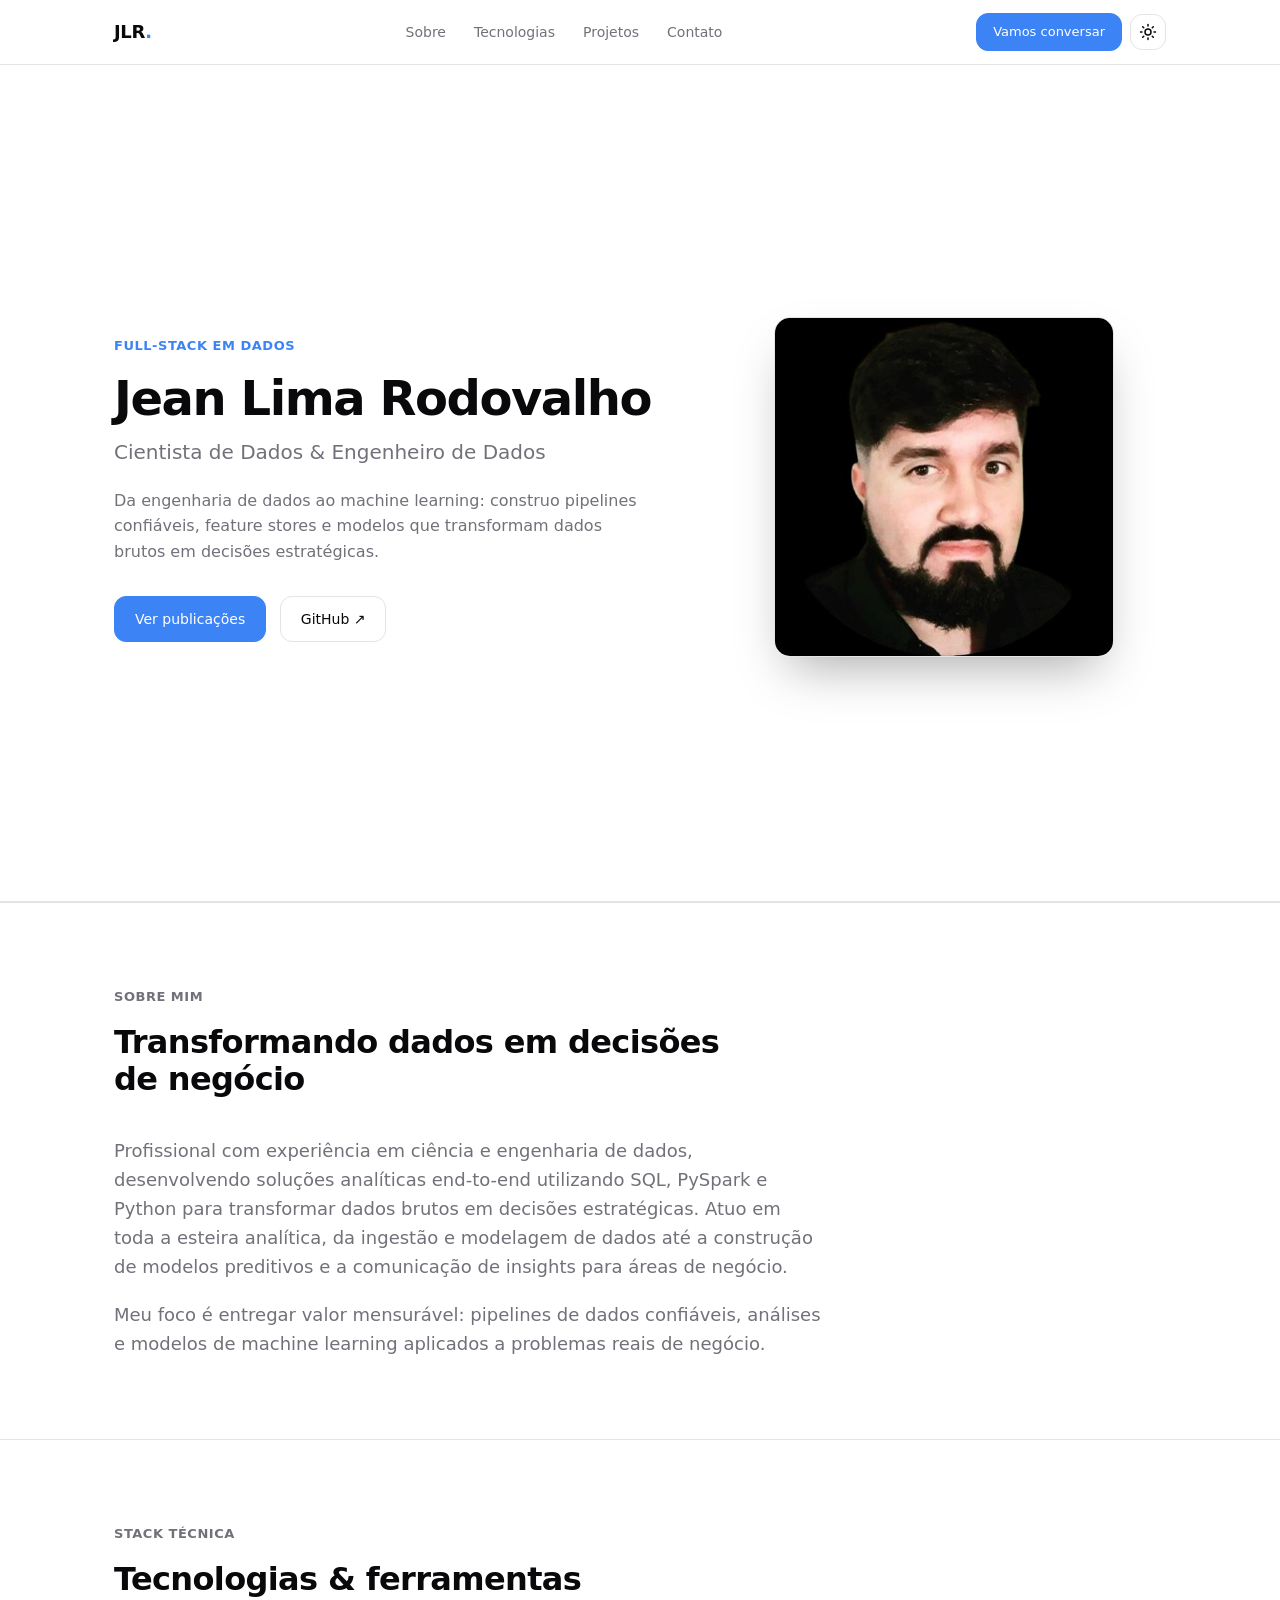
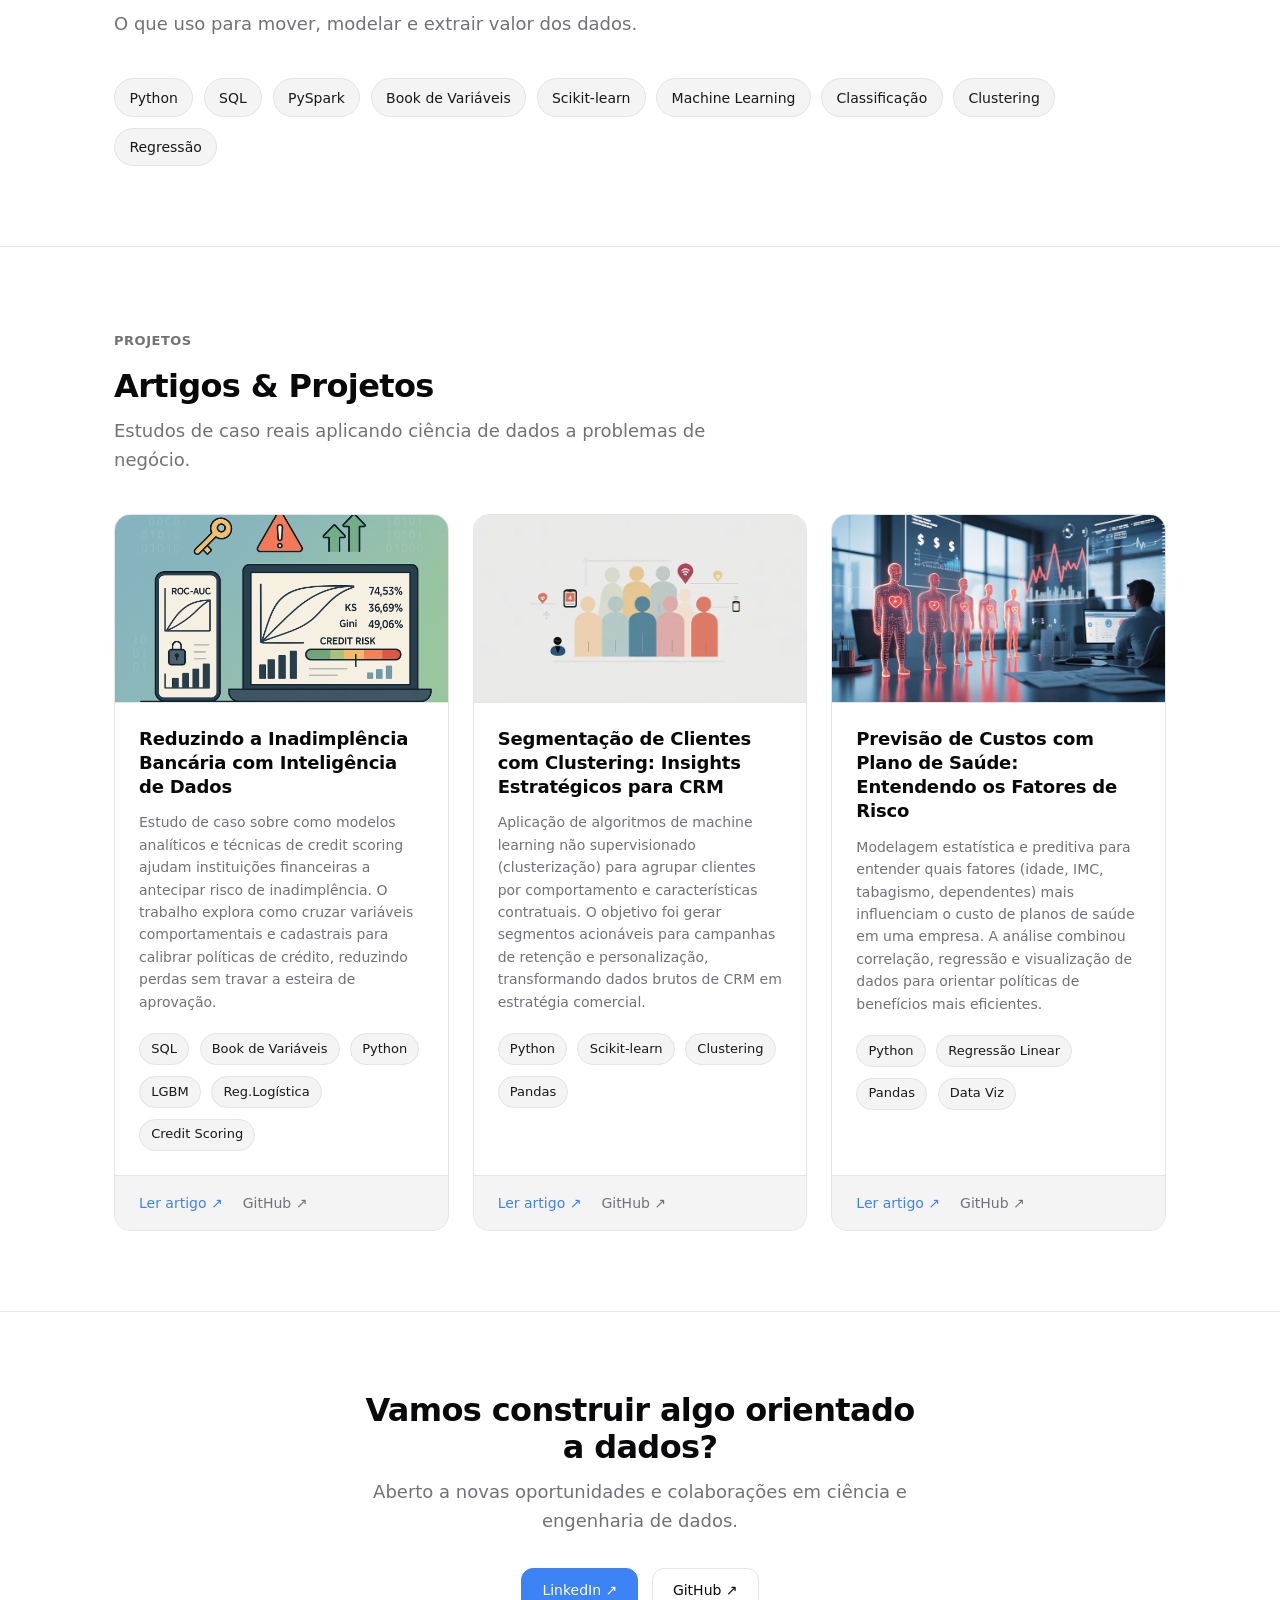
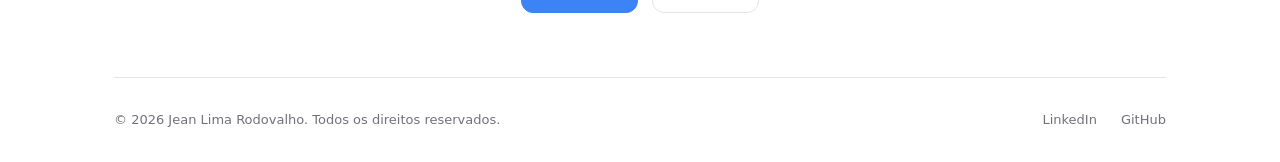
==== commit 744e6f54: "update portfolio" ====
--- a/index.html
+++ b/index.html
@@ -7,76 +7,77 @@
   <meta name="description" content="Portfólio de Jean Lima Rodovalho, Cientista de Dados e Engenheiro de Dados. Soluções analíticas end-to-end com SQL, PySpark e Python.">
   <link rel="icon" href="./assets/img/jlr.png">
   <link rel="stylesheet" href="style.css">
+  <script>
+    (function () {
+      const saved = localStorage.getItem('theme');
+      const prefersDark = window.matchMedia('(prefers-color-scheme: dark)').matches;
+      document.documentElement.setAttribute('data-theme', saved || (prefersDark ? 'dark' : 'light'));
+    })();
+  </script>
 </head>
 <body>
+
+  <!--
+    DIRECTION CONTRACT
+    THESIS: Um portfólio técnico minimalista dark/white inspirado no shadcn/ui que prova a credibilidade full-stack em dados pela própria qualidade do site.
+    OWN-WORLD: paleta slate/zinc, cards com bordas sutis e sombras baixas, raio 12–16px, tipografia system/Inter, alternância completa entre tema claro e escuro.
+    STORY: o visitante reconhece imediatamente um profissional de dados que domina a esteira completa; alterna entre temas, rola para ver stack e publicações reais e fecha com um convite direto.
+    FIRST VIEWPORT: navbar limpa com toggle de tema, foto do perfil, nome, função, proposta de valor e dois CTAs legíveis em qualquer tema.
+    FORM: shadcn/ui minimal dark/white técnico; substituição visual total, não polimento do layout anterior.
+  -->
 
   <!-- ============ NAVBAR ============ -->
   <header class="navbar" id="navbar">
     <div class="container navbar__inner">
       <a href="#top" class="navbar__logo" aria-label="Início">JLR<span class="navbar__logo-dot">.</span></a>
-      <nav class="navbar__nav" aria-label="Navegação principal">
+      <nav class="navbar__nav" id="navbar-nav" aria-label="Navegação principal">
         <a href="#sobre">Sobre</a>
         <a href="#tecnologias">Tecnologias</a>
-        <a href="#projetos">Publicações</a>
+        <a href="#projetos">Projetos</a>
         <a href="#contato">Contato</a>
       </nav>
-      <a href="#contato" class="btn btn--sm btn--primary navbar__cta">Vamos conversar</a>
+      <div class="navbar__actions">
+        <a href="#contato" class="btn btn--sm btn--primary navbar__cta">Vamos conversar</a>
+        <button class="theme-toggle" id="theme-toggle" aria-label="Alternar tema" type="button">
+          <svg class="theme-toggle__icon theme-toggle__icon--sun" xmlns="http://www.w3.org/2000/svg" width="18" height="18" viewBox="0 0 24 24" fill="none" stroke="currentColor" stroke-width="2" stroke-linecap="round" stroke-linejoin="round" aria-hidden="true"><circle cx="12" cy="12" r="4"/><path d="M12 2v2"/><path d="M12 20v2"/><path d="m4.93 4.93 1.41 1.41"/><path d="m17.66 17.66 1.41 1.41"/><path d="M2 12h2"/><path d="M20 12h2"/><path d="m6.34 17.66-1.41 1.41"/><path d="m19.07 4.93-1.41 1.41"/></svg>
+          <svg class="theme-toggle__icon theme-toggle__icon--moon" xmlns="http://www.w3.org/2000/svg" width="18" height="18" viewBox="0 0 24 24" fill="none" stroke="currentColor" stroke-width="2" stroke-linecap="round" stroke-linejoin="round" aria-hidden="true"><path d="M12 3a6 6 0 0 0 9 9 9 9 0 1 1-9-9Z"/></svg>
+        </button>
+        <button class="navbar__menu" id="navbar-menu" aria-label="Abrir menu" aria-expanded="false" aria-controls="navbar-nav">
+          <span class="navbar__menu-bar"></span>
+          <span class="navbar__menu-bar"></span>
+          <span class="navbar__menu-bar"></span>
+        </button>
+      </div>
     </div>
   </header>
 
   <main id="top">
     <!-- ============ HERO ============ -->
     <section class="hero">
-      <div class="hero__grid" aria-hidden="true"></div>
       <div class="container hero__inner">
         <div class="hero__text reveal">
-          <p class="eyebrow">Dados brutos → decisões estratégicas</p>
-          <h1 class="hero__title">Jean Lima <span class="text-gradient">Rodovalho</span></h1>
+          <span class="eyebrow">Full-stack em dados</span>
+          <h1 class="hero__title">Jean Lima Rodovalho</h1>
           <p class="hero__subtitle">Cientista de Dados &amp; Engenheiro de Dados</p>
-          <p class="hero__desc">Profissional com experiência em ciência e engenharia de dados, desenvolvendo soluções analíticas end-to-end utilizando <strong>SQL</strong>, <strong>PySpark</strong> e <strong>Python</strong> para transformar dados brutos em decisões estratégicas.</p>
+          <p class="hero__desc">Da engenharia de dados ao machine learning: construo pipelines confiáveis, feature stores e modelos que transformam dados brutos em decisões estratégicas.</p>
           <div class="hero__actions">
             <a href="#projetos" class="btn btn--primary">Ver publicações</a>
-            <a href="https://github.com/jeanlr" target="_blank" rel="noopener noreferrer" class="btn btn--ghost">GitHub ↗</a>
+            <a href="https://github.com/jeanlr" target="_blank" rel="noopener noreferrer" class="btn btn--outline">GitHub ↗</a>
           </div>
         </div>
         <div class="hero__visual reveal" aria-hidden="true">
-          <!-- Abstract geometric avatar: pipeline / node graph motif -->
-          <svg viewBox="0 0 320 320" class="pipeline-svg" role="img" aria-label="Ilustração abstrata de um pipeline de dados">
-            <defs>
-              <linearGradient id="pipeGrad" x1="0%" y1="0%" x2="100%" y2="100%">
-                <stop offset="0%" stop-color="#2563eb"/>
-                <stop offset="100%" stop-color="#38bdf8"/>
-              </linearGradient>
-            </defs>
-            <circle cx="160" cy="160" r="150" class="pipeline-ring pipeline-ring--outer"/>
-            <circle cx="160" cy="160" r="110" class="pipeline-ring pipeline-ring--inner"/>
-            <g class="pipeline-lines">
-              <path d="M 60 200 Q 110 120 160 160 T 260 120" fill="none" stroke="url(#pipeGrad)" stroke-width="2.5"/>
-              <path d="M 70 100 Q 120 180 160 160 T 250 210" fill="none" stroke="url(#pipeGrad)" stroke-width="2" opacity="0.55"/>
-            </g>
-            <g class="pipeline-nodes">
-              <circle cx="60" cy="200" r="7" class="node"/>
-              <circle cx="160" cy="160" r="11" class="node node--core"/>
-              <circle cx="260" cy="120" r="7" class="node"/>
-              <circle cx="70" cy="100" r="6" class="node"/>
-              <circle cx="250" cy="210" r="6" class="node"/>
-              <circle cx="200" cy="70" r="5" class="node"/>
-              <circle cx="110" cy="250" r="5" class="node"/>
-            </g>
-          </svg>
-        </div>
-      </div>
-      <div class="hero__scroll-cue reveal" aria-hidden="true">
-        <span>scroll</span>
-        <div class="hero__scroll-line"></div>
+          <div class="hero__photo-frame">
+            <img src="./assets/img/hero-img.jpg" alt="Foto de Jean Lima Rodovalho" class="hero__photo" width="420" height="420">
+          </div>
+        </div>
       </div>
     </section>
 
     <!-- ============ SOBRE ============ -->
-    <section id="sobre" class="section section--light">
+    <section id="sobre" class="section">
       <div class="container">
         <div class="section-head reveal">
-          <p class="eyebrow eyebrow--dark">Sobre mim</p>
+          <span class="eyebrow eyebrow--muted">Sobre mim</span>
           <h2 class="section-title">Transformando dados em decisões de negócio</h2>
         </div>
         <div class="about__body reveal">
@@ -87,11 +88,12 @@
     </section>
 
     <!-- ============ TECNOLOGIAS ============ -->
-    <section id="tecnologias" class="section section--muted">
+    <section id="tecnologias" class="section">
       <div class="container">
         <div class="section-head reveal">
-          <p class="eyebrow eyebrow--dark">Stack técnica</p>
+          <span class="eyebrow eyebrow--muted">Stack técnica</span>
           <h2 class="section-title">Tecnologias &amp; ferramentas</h2>
+          <p class="section-sub">O que uso para mover, modelar e extrair valor dos dados.</p>
         </div>
         <ul class="badge-grid reveal" id="badge-grid">
           <!-- populated by script.js -->
@@ -100,10 +102,10 @@
     </section>
 
     <!-- ============ PROJETOS / PUBLICAÇÕES ============ -->
-    <section id="projetos" class="section section--light">
+    <section id="projetos" class="section">
       <div class="container">
         <div class="section-head reveal">
-          <p class="eyebrow eyebrow--dark">Publicações</p>
+          <span class="eyebrow eyebrow--muted">Projetos</span>
           <h2 class="section-title">Artigos &amp; Projetos</h2>
           <p class="section-sub">Estudos de caso reais aplicando ciência de dados a problemas de negócio.</p>
         </div>
@@ -111,16 +113,19 @@
         <div class="project-grid">
 
           <article class="card reveal">
+            <div class="card__media">
+              <img src="./assets/img/classificacao.png" alt="" loading="lazy" width="800" height="450">
+            </div>
             <div class="card__body">
               <h3 class="card__title">Reduzindo a Inadimplência Bancária com Inteligência de Dados</h3>
               <p class="card__desc">Estudo de caso sobre como modelos analíticos e técnicas de credit scoring ajudam instituições financeiras a antecipar risco de inadimplência. O trabalho explora como cruzar variáveis comportamentais e cadastrais para calibrar políticas de crédito, reduzindo perdas sem travar a esteira de aprovação.</p>
               <ul class="badge-list">
-                <li class="badge">SQL</li>
-                <li class="badge">Book de Variáveis</li>
-                <li class="badge">Python</li>
-                <li class="badge">LGBM</li>
-                <li class="badge">Reg.Logística</li>
-                <li class="badge">Credit Scoring</li>
+                <li class="badge badge--small">SQL</li>
+                <li class="badge badge--small">Book de Variáveis</li>
+                <li class="badge badge--small">Python</li>
+                <li class="badge badge--small">LGBM</li>
+                <li class="badge badge--small">Reg.Logística</li>
+                <li class="badge badge--small">Credit Scoring</li>
               </ul>
             </div>
             <div class="card__footer">
@@ -130,14 +135,17 @@
           </article>
 
           <article class="card reveal">
+            <div class="card__media">
+              <img src="./assets/img/cluster.webp" alt="" loading="lazy" width="800" height="450">
+            </div>
             <div class="card__body">
               <h3 class="card__title">Segmentação de Clientes com Clustering: Insights Estratégicos para CRM</h3>
               <p class="card__desc">Aplicação de algoritmos de machine learning não supervisionado (clusterização) para agrupar clientes por comportamento e características contratuais. O objetivo foi gerar segmentos acionáveis para campanhas de retenção e personalização, transformando dados brutos de CRM em estratégia comercial.</p>
               <ul class="badge-list">
-                <li class="badge">Python</li>
-                <li class="badge">Scikit-learn</li>
-                <li class="badge">Clustering</li>
-                <li class="badge">Pandas</li>
+                <li class="badge badge--small">Python</li>
+                <li class="badge badge--small">Scikit-learn</li>
+                <li class="badge badge--small">Clustering</li>
+                <li class="badge badge--small">Pandas</li>
               </ul>
             </div>
             <div class="card__footer">
@@ -147,14 +155,17 @@
           </article>
 
           <article class="card reveal">
+            <div class="card__media">
+              <img src="./assets/img/custos.webp" alt="" loading="lazy" width="800" height="450">
+            </div>
             <div class="card__body">
               <h3 class="card__title">Previsão de Custos com Plano de Saúde: Entendendo os Fatores de Risco</h3>
               <p class="card__desc">Modelagem estatística e preditiva para entender quais fatores (idade, IMC, tabagismo, dependentes) mais influenciam o custo de planos de saúde em uma empresa. A análise combinou correlação, regressão e visualização de dados para orientar políticas de benefícios mais eficientes.</p>
               <ul class="badge-list">
-                <li class="badge">Python</li>
-                <li class="badge">Regressão Linear</li>
-                <li class="badge">Pandas</li>
-                <li class="badge">Data Viz</li>
+                <li class="badge badge--small">Python</li>
+                <li class="badge badge--small">Regressão Linear</li>
+                <li class="badge badge--small">Pandas</li>
+                <li class="badge badge--small">Data Viz</li>
               </ul>
             </div>
             <div class="card__footer">
@@ -173,10 +184,10 @@
     <div class="container footer__inner">
       <div class="footer__main reveal">
         <h2 class="footer__title">Vamos construir algo orientado a dados?</h2>
-        <!-- <p class="footer__sub">Aberto a novas oportunidades e colaborações em ciência e engenharia de dados.</p> -->
+        <p class="footer__sub">Aberto a novas oportunidades e colaborações em ciência e engenharia de dados.</p>
         <div class="footer__actions">
           <a href="https://www.linkedin.com/in/jeanlimarodovalho/" target="_blank" rel="noopener noreferrer" class="btn btn--primary">LinkedIn ↗</a>
-          <a href="https://github.com/jeanlr" target="_blank" rel="noopener noreferrer" class="btn btn--ghost btn--ghost-dark">GitHub ↗</a>
+          <a href="https://github.com/jeanlr" target="_blank" rel="noopener noreferrer" class="btn btn--outline">GitHub ↗</a>
         </div>
       </div>
       <div class="footer__bottom">
@@ -191,4 +202,4 @@
 
   <script src="script.js"></script>
 </body>
-</html>+</html>
--- a/style.css
+++ b/style.css
@@ -1,46 +1,96 @@
 /* ==========================================================================
-   DESIGN TOKENS — sistema de cores (shadcn/ui inspired), tipografia, espaçamento
+   DESIGN TOKENS — shadcn/ui inspired, dark/white, minimal e técnico
    ========================================================================== */
 :root {
-  /* Cores semânticas (HSL, conforme especificação) */
-  --primary-h: 217 91% 60%;         /* #2563eb */
-  --ring-h: 199 93% 73%;            /* #38bdf8 */
-  --bg-dark-h: 226 84% 5%;          /* #020617 */
-  --bg-light-h: 0 0% 100%;          /* #ffffff */
-  --muted-h: 210 40% 98%;           /* #f8fafc */
-  --muted-fg-h: 215 16% 47%;        /* #64748b */
-
+  --background: hsl(0 0% 100%);
+  --foreground: hsl(240 10% 4%);
+
+  --card: hsl(0 0% 100%);
+  --card-foreground: hsl(240 10% 4%);
+
+  --primary-h: 217 91% 60%;
   --primary: hsl(var(--primary-h));
-  --primary-fg: hsl(0 0% 100%);
-  --ring: hsl(var(--ring-h));
-  --background-dark: hsl(var(--bg-dark-h));
-  --background-light: hsl(var(--bg-light-h));
-  --muted: hsl(var(--muted-h));
-  --muted-foreground: hsl(var(--muted-fg-h));
-
-  --border: hsl(214 32% 91%);
-  --border-dark: hsl(217 33% 17%);
-  --foreground: hsl(222 47% 11%);
-  --foreground-dark: hsl(210 40% 98%);
+  --primary-foreground: hsl(0 0% 100%);
+
+  --secondary: hsl(240 5% 96%);
+  --secondary-foreground: hsl(240 6% 10%);
+
+  --muted: hsl(240 5% 96%);
+  --muted-foreground: hsl(240 4% 46%);
+
+  --accent: hsl(240 5% 96%);
+  --accent-foreground: hsl(240 6% 10%);
+
+  --border: hsl(240 6% 90%);
+  --input: hsl(240 6% 90%);
+  --ring: hsl(217 91% 60%);
+
+  --shadow-color: 240 10% 4%;
 
   --radius: 0.75rem;
+  --radius-lg: 1rem;
   --radius-full: 9999px;
 
-  /* Tipografia — pilha nativa do sistema para performance */
-  --font-sans: system-ui, -apple-system, "Segoe UI", Roboto, Helvetica, Arial, sans-serif;
-
-  /* Escala tipográfica */
+  --font-sans: "Inter", system-ui, -apple-system, BlinkMacSystemFont, "Segoe UI", Roboto, Helvetica, Arial, sans-serif;
+
   --fs-xs: 0.8125rem;
-  --fs-sm: 0.9375rem;
+  --fs-sm: 0.875rem;
   --fs-base: 1rem;
   --fs-lg: 1.125rem;
-  --fs-xl: 1.375rem;
-  --fs-2xl: 1.75rem;
-  --fs-3xl: 2.5rem;
-  --fs-4xl: 3.5rem;
-
-  --container-w: 1120px;
+  --fs-xl: 1.25rem;
+  --fs-2xl: 1.5rem;
+  --fs-3xl: 2rem;
+  --fs-4xl: 3rem;
+
+  --container-w: 1100px;
   --transition-fast: 180ms ease;
+  --transition-base: 240ms ease;
+}
+
+[data-theme="dark"] {
+  --background: hsl(240 10% 4%);
+  --foreground: hsl(0 0% 98%);
+
+  --card: hsl(240 10% 4%);
+  --card-foreground: hsl(0 0% 98%);
+
+  --secondary: hsl(240 4% 18%);
+  --secondary-foreground: hsl(0 0% 98%);
+
+  --muted: hsl(240 4% 18%);
+  --muted-foreground: hsl(240 5% 65%);
+
+  --accent: hsl(240 4% 22%);
+  --accent-foreground: hsl(0 0% 98%);
+
+  --border: hsl(240 4% 24%);
+  --input: hsl(240 4% 24%);
+
+  --shadow-color: 0 0% 0%;
+}
+
+@media (prefers-color-scheme: dark) {
+  :root:not([data-theme="light"]) {
+    --background: hsl(240 10% 4%);
+    --foreground: hsl(0 0% 98%);
+
+    --card: hsl(240 10% 4%);
+    --card-foreground: hsl(0 0% 98%);
+
+    --secondary: hsl(240 4% 18%);
+    --secondary-foreground: hsl(0 0% 98%);
+
+    --muted: hsl(240 4% 18%);
+    --muted-foreground: hsl(240 5% 65%);
+
+    --accent: hsl(240 4% 22%);
+    --accent-foreground: hsl(0 0% 98%);
+
+    --border: hsl(240 4% 24%);
+    --input: hsl(240 4% 24%);
+
+    --shadow-color: 0 0% 0%;
+  }
 }
 
 /* ==========================================================================
@@ -50,21 +100,27 @@
 html { scroll-behavior: smooth; }
 @media (prefers-reduced-motion: reduce) {
   html { scroll-behavior: auto; }
-  *, *::before, *::after { animation-duration: 0.01ms !important; animation-iteration-count: 1 !important; transition-duration: 0.01ms !important; }
+  *, *::before, *::after {
+    animation-duration: 0.01ms !important;
+    animation-iteration-count: 1 !important;
+    transition-duration: 0.01ms !important;
+  }
 }
 body {
   margin: 0;
   font-family: var(--font-sans);
   font-size: var(--fs-base);
   color: var(--foreground);
-  background: var(--background-light);
+  background: var(--background);
   line-height: 1.6;
   -webkit-font-smoothing: antialiased;
+  -moz-osx-font-smoothing: grayscale;
+  transition: background-color var(--transition-base), color var(--transition-base);
 }
 h1, h2, h3, p, ul { margin: 0; }
 ul { padding: 0; list-style: none; }
 a { color: inherit; text-decoration: none; }
-img, svg { display: block; max-width: 100%; }
+img, svg { display: block; max-width: 100%; height: auto; }
 :focus-visible {
   outline: 2px solid var(--ring);
   outline-offset: 3px;
@@ -84,37 +140,128 @@
   position: sticky;
   top: 0;
   z-index: 50;
-  background: hsla(0, 0%, 100%, 0.72);
-  backdrop-filter: blur(10px);
-  -webkit-backdrop-filter: blur(10px);
+  background: var(--background);
   border-bottom: 1px solid var(--border);
+  transition: background-color var(--transition-base), box-shadow var(--transition-fast), border-color var(--transition-base);
+}
+.navbar.is-scrolled {
+  box-shadow: 0 1px 0 0 hsla(var(--shadow-color) / 0.06);
 }
 .navbar__inner {
   display: flex;
   align-items: center;
   justify-content: space-between;
   height: 64px;
+  gap: 1rem;
 }
 .navbar__logo {
   font-weight: 700;
   font-size: var(--fs-lg);
   letter-spacing: -0.02em;
+  color: var(--foreground);
 }
 .navbar__logo-dot { color: var(--primary); }
 .navbar__nav {
   display: flex;
-  gap: 2rem;
+  align-items: center;
+  gap: 1.75rem;
 }
 .navbar__nav a {
   font-size: var(--fs-sm);
+  font-weight: 500;
   color: var(--muted-foreground);
   transition: color var(--transition-fast);
 }
 .navbar__nav a:hover { color: var(--foreground); }
-.navbar__cta { display: inline-flex; }
+.navbar__actions {
+  display: flex;
+  align-items: center;
+  gap: 0.5rem;
+}
+.theme-toggle {
+  display: inline-flex;
+  align-items: center;
+  justify-content: center;
+  width: 36px;
+  height: 36px;
+  padding: 0;
+  background: transparent;
+  border: 1px solid var(--border);
+  border-radius: var(--radius);
+  color: var(--foreground);
+  cursor: pointer;
+  transition: background-color var(--transition-fast), border-color var(--transition-fast), color var(--transition-fast);
+}
+.theme-toggle:hover {
+  background: var(--secondary);
+}
+.theme-toggle__icon {
+  position: absolute;
+  transition: opacity var(--transition-fast), transform var(--transition-fast);
+}
+.theme-toggle__icon--sun { opacity: 1; transform: scale(1); }
+.theme-toggle__icon--moon { opacity: 0; transform: scale(0.8); }
+[data-theme="dark"] .theme-toggle__icon--sun { opacity: 0; transform: scale(0.8); }
+[data-theme="dark"] .theme-toggle__icon--moon { opacity: 1; transform: scale(1); }
+
+.navbar__menu {
+  display: none;
+  flex-direction: column;
+  justify-content: center;
+  align-items: center;
+  width: 36px;
+  height: 36px;
+  gap: 5px;
+  background: transparent;
+  border: 1px solid var(--border);
+  border-radius: var(--radius);
+  color: var(--foreground);
+  cursor: pointer;
+}
+.navbar__menu-bar {
+  display: block;
+  width: 18px;
+  height: 2px;
+  background: currentColor;
+  border-radius: 2px;
+  transition: transform var(--transition-fast), opacity var(--transition-fast);
+}
+.navbar__menu[aria-expanded="true"] .navbar__menu-bar:nth-child(1) { transform: translateY(7px) rotate(45deg); }
+.navbar__menu[aria-expanded="true"] .navbar__menu-bar:nth-child(2) { opacity: 0; }
+.navbar__menu[aria-expanded="true"] .navbar__menu-bar:nth-child(3) { transform: translateY(-7px) rotate(-45deg); }
 
 @media (max-width: 720px) {
-  .navbar__nav { display: none; }
+  .navbar__cta { display: none; }
+  .navbar__menu { display: flex; }
+  .navbar__nav {
+    position: absolute;
+    top: 64px;
+    left: 0;
+    right: 0;
+    flex-direction: column;
+    align-items: flex-start;
+    gap: 0;
+    padding: 0.75rem 1.5rem 1.25rem;
+    background: var(--background);
+    border-bottom: 1px solid var(--border);
+    transform: translateY(-100%);
+    opacity: 0;
+    pointer-events: none;
+    transition: transform var(--transition-base), opacity var(--transition-base), background-color var(--transition-base), border-color var(--transition-base);
+  }
+  .navbar__nav.is-open {
+    transform: translateY(0);
+    opacity: 1;
+    pointer-events: auto;
+  }
+  .navbar__nav a {
+    display: block;
+    width: 100%;
+    padding: 0.75rem 0;
+    border-bottom: 1px solid var(--border);
+    font-size: var(--fs-base);
+  }
+  .navbar__nav a:last-child { border-bottom: none; }
 }
 
 /* ==========================================================================
@@ -123,156 +270,143 @@
 .btn {
   display: inline-flex;
   align-items: center;
-  gap: 0.4rem;
+  justify-content: center;
+  gap: 0.35rem;
   font-size: var(--fs-sm);
-  font-weight: 600;
+  font-weight: 500;
   padding: 0.65rem 1.25rem;
   border-radius: var(--radius);
   border: 1px solid transparent;
   cursor: pointer;
-  transition: background var(--transition-fast), color var(--transition-fast), border-color var(--transition-fast), box-shadow var(--transition-fast), transform var(--transition-fast);
+  transition: background-color var(--transition-fast), color var(--transition-fast), border-color var(--transition-fast), box-shadow var(--transition-fast), transform var(--transition-fast);
   white-space: nowrap;
 }
 .btn--sm { padding: 0.5rem 1rem; font-size: var(--fs-xs); }
 .btn--primary {
   background: var(--primary);
-  color: var(--primary-fg);
+  color: var(--primary-foreground);
+  border-color: var(--primary);
 }
 .btn--primary:hover {
-  box-shadow: 0 0 0 4px hsla(var(--ring-h) / 0.35);
+  background: hsl(217 91% 52%);
+  border-color: hsl(217 91% 52%);
+  box-shadow: 0 4px 14px -4px hsla(var(--primary-h) / 0.35);
   transform: translateY(-1px);
 }
-.btn--ghost {
+.btn--outline {
   background: transparent;
-  border-color: hsla(210 40% 98% / 0.25);
-  color: hsla(210 40% 98% / 0.9);
-}
-.btn--ghost:hover {
-  border-color: var(--ring);
-  color: var(--ring);
-}
-.btn--ghost-dark {
+  color: var(--foreground);
   border-color: var(--border);
-  color: var(--foreground-dark);
-}
-.btn--ghost-dark:hover { border-color: var(--ring); color: var(--ring); }
-
-/* ==========================================================================
-   HERO
+}
+.btn--outline:hover {
+  background: var(--secondary);
+  border-color: var(--border);
+}
+
+/* ==========================================================================
+    HERO
    ========================================================================== */
 .hero {
   position: relative;
-  background: var(--background-dark);
-  color: var(--foreground-dark);
+  background: var(--background);
+  color: var(--foreground);
   overflow: hidden;
-  padding-block: 5rem 4rem;
-}
-.hero__grid {
-  position: absolute;
-  inset: 0;
-  background-image:
-    linear-gradient(hsla(210 40% 98% / 0.06) 1px, transparent 1px),
-    linear-gradient(90deg, hsla(210 40% 98% / 0.06) 1px, transparent 1px);
-  background-size: 48px 48px;
-  mask-image: radial-gradient(ellipse 80% 60% at 50% 20%, black 40%, transparent 100%);
+  padding-block: 5rem 4.5rem;
+  border-bottom: 1px solid var(--border);
 }
 .hero__inner {
   position: relative;
   display: grid;
   grid-template-columns: 1.1fr 0.9fr;
   align-items: center;
-  gap: 3rem;
-  min-height: 60vh;
+  gap: 4rem;
+  min-height: calc(100vh - 64px - 9.5rem);
 }
 .eyebrow {
+  display: inline-block;
   font-size: var(--fs-xs);
   font-weight: 600;
-  letter-spacing: 0.06em;
+  letter-spacing: 0.04em;
   text-transform: uppercase;
-  color: var(--ring);
+  color: var(--primary);
   margin-bottom: 1rem;
-  display: block;
-}
-.eyebrow--dark { color: var(--primary); }
+}
+.eyebrow--muted { color: var(--muted-foreground); }
 .hero__title {
-  font-size: clamp(2.25rem, 5vw, var(--fs-4xl));
+  font-size: clamp(2.5rem, 6vw, var(--fs-4xl));
   font-weight: 700;
   letter-spacing: -0.03em;
-  line-height: 1.08;
+  line-height: 1.05;
   margin-bottom: 0.75rem;
-}
-.text-gradient {
-  background: linear-gradient(135deg, var(--primary), var(--ring));
-  -webkit-background-clip: text;
-  background-clip: text;
-  color: transparent;
 }
 .hero__subtitle {
   font-size: var(--fs-xl);
   font-weight: 500;
-  color: hsla(210 40% 98% / 0.85);
+  color: var(--muted-foreground);
   margin-bottom: 1.25rem;
 }
 .hero__desc {
   font-size: var(--fs-base);
-  color: hsla(210 40% 98% / 0.65);
-  max-width: 42ch;
+  color: var(--muted-foreground);
+  max-width: 52ch;
   margin-bottom: 2rem;
 }
 .hero__actions { display: flex; gap: 0.85rem; flex-wrap: wrap; }
 
 .hero__visual { display: flex; justify-content: center; }
-.pipeline-svg { width: 100%; max-width: 340px; }
-.pipeline-ring { fill: none; stroke: hsla(210 40% 98% / 0.12); stroke-width: 1; }
-.pipeline-ring--outer { animation: spin 60s linear infinite; transform-origin: 160px 160px; }
-.pipeline-ring--inner { stroke-dasharray: 4 8; animation: spin-reverse 40s linear infinite; transform-origin: 160px 160px; }
-.pipeline-nodes .node { fill: var(--ring); filter: drop-shadow(0 0 6px hsla(var(--ring-h) / 0.6)); }
-.pipeline-nodes .node--core { fill: var(--primary); filter: drop-shadow(0 0 10px hsla(var(--primary-h) / 0.7)); }
-.pipeline-lines path { stroke-dasharray: 6 6; animation: dash 8s linear infinite; }
-
-@keyframes spin { from { transform: rotate(0deg); } to { transform: rotate(360deg); } }
-@keyframes spin-reverse { from { transform: rotate(360deg); } to { transform: rotate(0deg); } }
-@keyframes dash { to { stroke-dashoffset: -120; } }
-
-.hero__scroll-cue {
+.hero__photo-frame {
   position: relative;
+  width: 100%;
+  max-width: 340px;
+  aspect-ratio: 1 / 1;
+  border-radius: var(--radius-lg);
+  overflow: hidden;
+  border: 1px solid var(--border);
+  box-shadow: 0 24px 48px -16px hsla(var(--shadow-color) / 0.35);
+}
+.hero__photo-frame::before {
+  content: "";
+  position: absolute;
+  inset: 0;
+  border-radius: inherit;
+  box-shadow: inset 0 0 0 1px hsla(var(--shadow-color) / 0.08);
+  pointer-events: none;
   z-index: 1;
-  display: flex;
-  flex-direction: column;
-  align-items: center;
-  gap: 0.5rem;
-  margin-top: 2rem;
-  font-size: var(--fs-xs);
-  color: hsla(210 40% 98% / 0.4);
-  letter-spacing: 0.08em;
-  text-transform: uppercase;
-}
-.hero__scroll-line {
-  width: 1px;
-  height: 32px;
-  background: linear-gradient(hsla(210 40% 98% / 0.5), transparent);
+}
+.hero__photo {
+  width: 100%;
+  height: 100%;
+  object-fit: cover;
 }
 
 @media (max-width: 860px) {
-  .hero__inner { grid-template-columns: 1fr; text-align: center; }
+  .hero__inner {
+    grid-template-columns: 1fr;
+    text-align: center;
+    gap: 2.5rem;
+    min-height: auto;
+  }
   .hero__actions { justify-content: center; }
   .hero__desc { margin-inline: auto; }
   .hero__visual { order: -1; }
-  .pipeline-svg { max-width: 220px; }
-}
-
-/* ==========================================================================
-   SECTIONS
-   ========================================================================== */
-.section { padding-block: 5rem; }
-.section--light { background: var(--background-light); }
-.section--muted { background: var(--muted); }
+  .hero__photo-frame { max-width: 220px; }
+}
+
+/* ==========================================================================
+    SECTIONS
+   ========================================================================== */
+.section {
+  padding-block: 5rem;
+  border-top: 1px solid var(--border);
+  background: var(--background);
+}
+.section:first-of-type { border-top: none; }
 .section-head { max-width: 60ch; margin-bottom: 2.5rem; }
 .section-title {
-  font-size: var(--fs-3xl);
+  font-size: clamp(1.75rem, 4vw, var(--fs-3xl));
   font-weight: 700;
   letter-spacing: -0.02em;
-  line-height: 1.2;
+  line-height: 1.15;
 }
 .section-sub {
   color: var(--muted-foreground);
@@ -280,7 +414,7 @@
   font-size: var(--fs-lg);
 }
 
-.about__body { max-width: 68ch; }
+.about__body { max-width: 70ch; }
 .about__body p {
   font-size: var(--fs-lg);
   color: var(--muted-foreground);
@@ -297,17 +431,22 @@
   gap: 0.65rem;
 }
 .badge {
+  display: inline-flex;
+  align-items: center;
+  font-size: var(--fs-sm);
+  font-weight: 500;
+  padding: 0.45rem 0.9rem;
+  border-radius: var(--radius-full);
+  background: var(--secondary);
+  color: var(--secondary-foreground);
+  border: 1px solid var(--border);
+  transition: background-color var(--transition-fast), transform var(--transition-fast), border-color var(--transition-fast);
+}
+.badge--small {
   font-size: var(--fs-xs);
-  font-weight: 600;
-  padding: 0.4rem 0.9rem;
-  border-radius: var(--radius-full);
-  background: hsla(var(--primary-h) / 0.1);
-  color: var(--primary);
-  border: 1px solid hsla(var(--primary-h) / 0.18);
-  transition: background var(--transition-fast), transform var(--transition-fast);
-}
-.badge-grid .badge { font-size: var(--fs-sm); padding: 0.55rem 1.1rem; }
-.badge:hover { background: hsla(var(--primary-h) / 0.16); transform: translateY(-1px); }
+  padding: 0.3rem 0.7rem;
+}
+.badge:hover { background: var(--accent); transform: translateY(-1px); }
 
 /* ==========================================================================
    PROJECT CARDS
@@ -320,21 +459,34 @@
 .card {
   display: flex;
   flex-direction: column;
-  justify-content: space-between;
+  background: var(--card);
+  border: 1px solid var(--border);
+  border-radius: var(--radius-lg);
+  overflow: hidden;
+  transition: box-shadow var(--transition-fast), border-color var(--transition-fast), transform var(--transition-fast), background-color var(--transition-base);
+}
+.card:hover {
+  box-shadow: 0 10px 30px -12px hsla(var(--shadow-color) / 0.1);
+  border-color: hsla(var(--shadow-color) / 0.15);
+  transform: translateY(-2px);
+}
+.card__media {
+  aspect-ratio: 16 / 9;
+  overflow: hidden;
+  border-bottom: 1px solid var(--border);
   background: var(--muted);
-  border: 1px solid var(--border);
-  border-radius: var(--radius);
-  padding: 1.75rem;
-  transition: box-shadow var(--transition-fast), border-color var(--transition-fast), transform var(--transition-fast);
-}
-.card:hover {
-  box-shadow: 0 8px 24px -8px hsla(222 47% 11% / 0.12), 0 0 0 1px hsla(var(--ring-h) / 0.45);
-  border-color: hsla(var(--ring-h) / 0.5);
-  transform: translateY(-3px);
-}
+}
+.card__media img {
+  width: 100%;
+  height: 100%;
+  object-fit: cover;
+  transition: transform var(--transition-base);
+}
+.card:hover .card__media img { transform: scale(1.03); }
+.card__body { padding: 1.5rem; flex: 1; }
 .card__title {
   font-size: var(--fs-lg);
-  font-weight: 700;
+  font-weight: 600;
   letter-spacing: -0.01em;
   line-height: 1.35;
   margin-bottom: 0.75rem;
@@ -343,42 +495,50 @@
   font-size: var(--fs-sm);
   color: var(--muted-foreground);
   margin-bottom: 1.25rem;
-}
-.card__body { margin-bottom: 1.5rem; }
+  line-height: 1.6;
+}
 .card__footer {
   display: flex;
   align-items: center;
   gap: 1.25rem;
-  padding-top: 1.25rem;
+  padding: 1rem 1.5rem;
   border-top: 1px solid var(--border);
+  background: var(--secondary);
+  transition: background-color var(--transition-base), border-color var(--transition-base);
 }
 .card__link {
   font-size: var(--fs-sm);
-  font-weight: 600;
+  font-weight: 500;
   color: var(--muted-foreground);
   transition: color var(--transition-fast);
 }
 .card__link:hover { color: var(--foreground); }
 .card__link--primary { color: var(--primary); }
-.card__link--primary:hover { color: hsl(var(--primary-h) / 0.8); }
+.card__link--primary:hover { color: hsl(217 91% 45%); }
 
 /* ==========================================================================
    FOOTER / CONTATO
    ========================================================================== */
 .footer {
-  background: var(--background-dark);
-  color: var(--foreground-dark);
+  background: var(--background);
+  color: var(--foreground);
   padding-block: 5rem 2rem;
-}
-.footer__main { text-align: center; max-width: 50ch; margin-inline: auto; }
+  border-top: 1px solid var(--border);
+}
+.footer__main {
+  text-align: center;
+  max-width: 56ch;
+  margin-inline: auto;
+}
 .footer__title {
-  font-size: var(--fs-3xl);
+  font-size: clamp(1.75rem, 4vw, var(--fs-3xl));
   font-weight: 700;
   letter-spacing: -0.02em;
+  line-height: 1.15;
   margin-bottom: 0.75rem;
 }
 .footer__sub {
-  color: hsla(210 40% 98% / 0.6);
+  color: var(--muted-foreground);
   margin-bottom: 2rem;
   font-size: var(--fs-lg);
 }
@@ -396,13 +556,13 @@
   flex-wrap: wrap;
   gap: 1rem;
   padding-top: 2rem;
-  border-top: 1px solid var(--border-dark);
+  border-top: 1px solid var(--border);
   font-size: var(--fs-xs);
-  color: hsla(210 40% 98% / 0.45);
+  color: var(--muted-foreground);
 }
 .footer__socials { display: flex; gap: 1.5rem; }
 .footer__socials a { transition: color var(--transition-fast); }
-.footer__socials a:hover { color: var(--ring); }
+.footer__socials a:hover { color: var(--foreground); }
 
 @media (max-width: 600px) {
   .footer__bottom { flex-direction: column; text-align: center; }
@@ -413,10 +573,10 @@
    ========================================================================== */
 .reveal {
   opacity: 0;
-  transform: translateY(16px);
-  transition: opacity 600ms ease, transform 600ms ease;
+  transform: translateY(20px);
+  transition: opacity 600ms cubic-bezier(0.16, 1, 0.3, 1), transform 600ms cubic-bezier(0.16, 1, 0.3, 1);
 }
 .reveal.is-visible {
   opacity: 1;
   transform: translateY(0);
-}+}
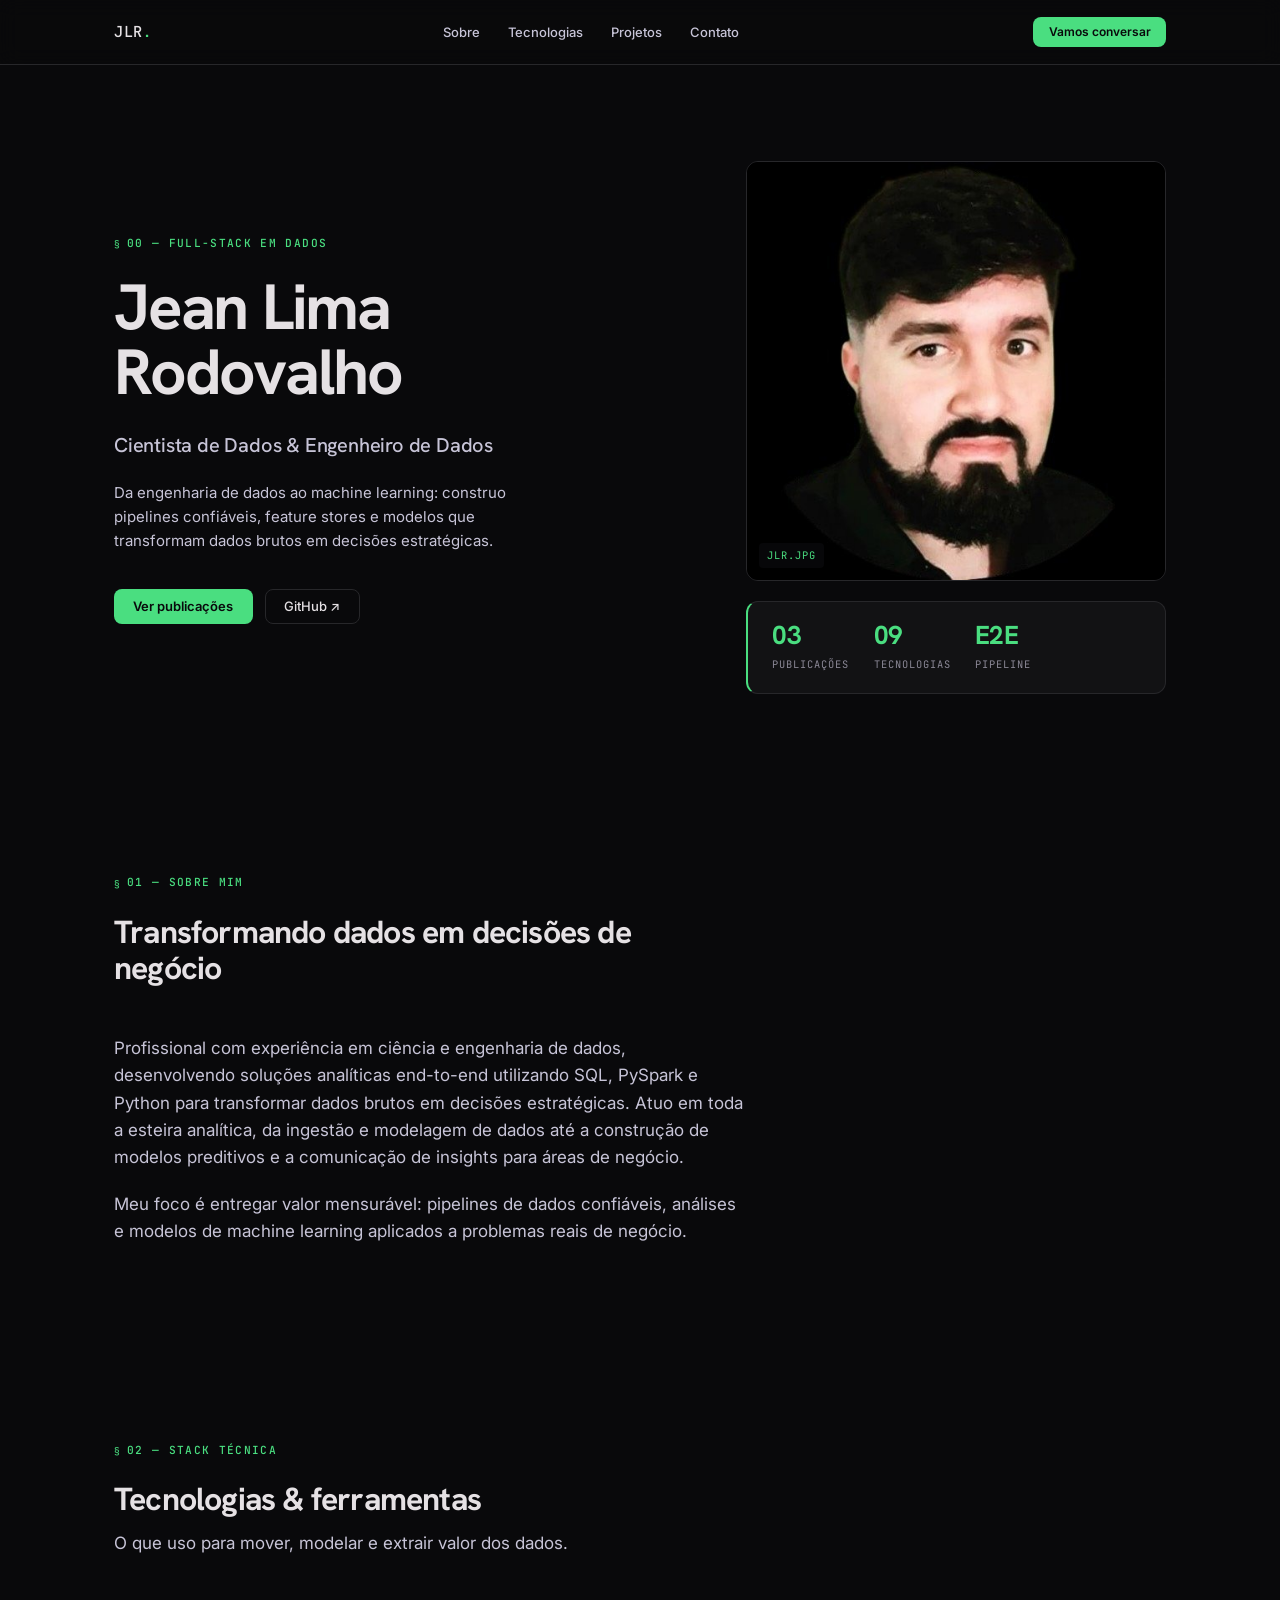
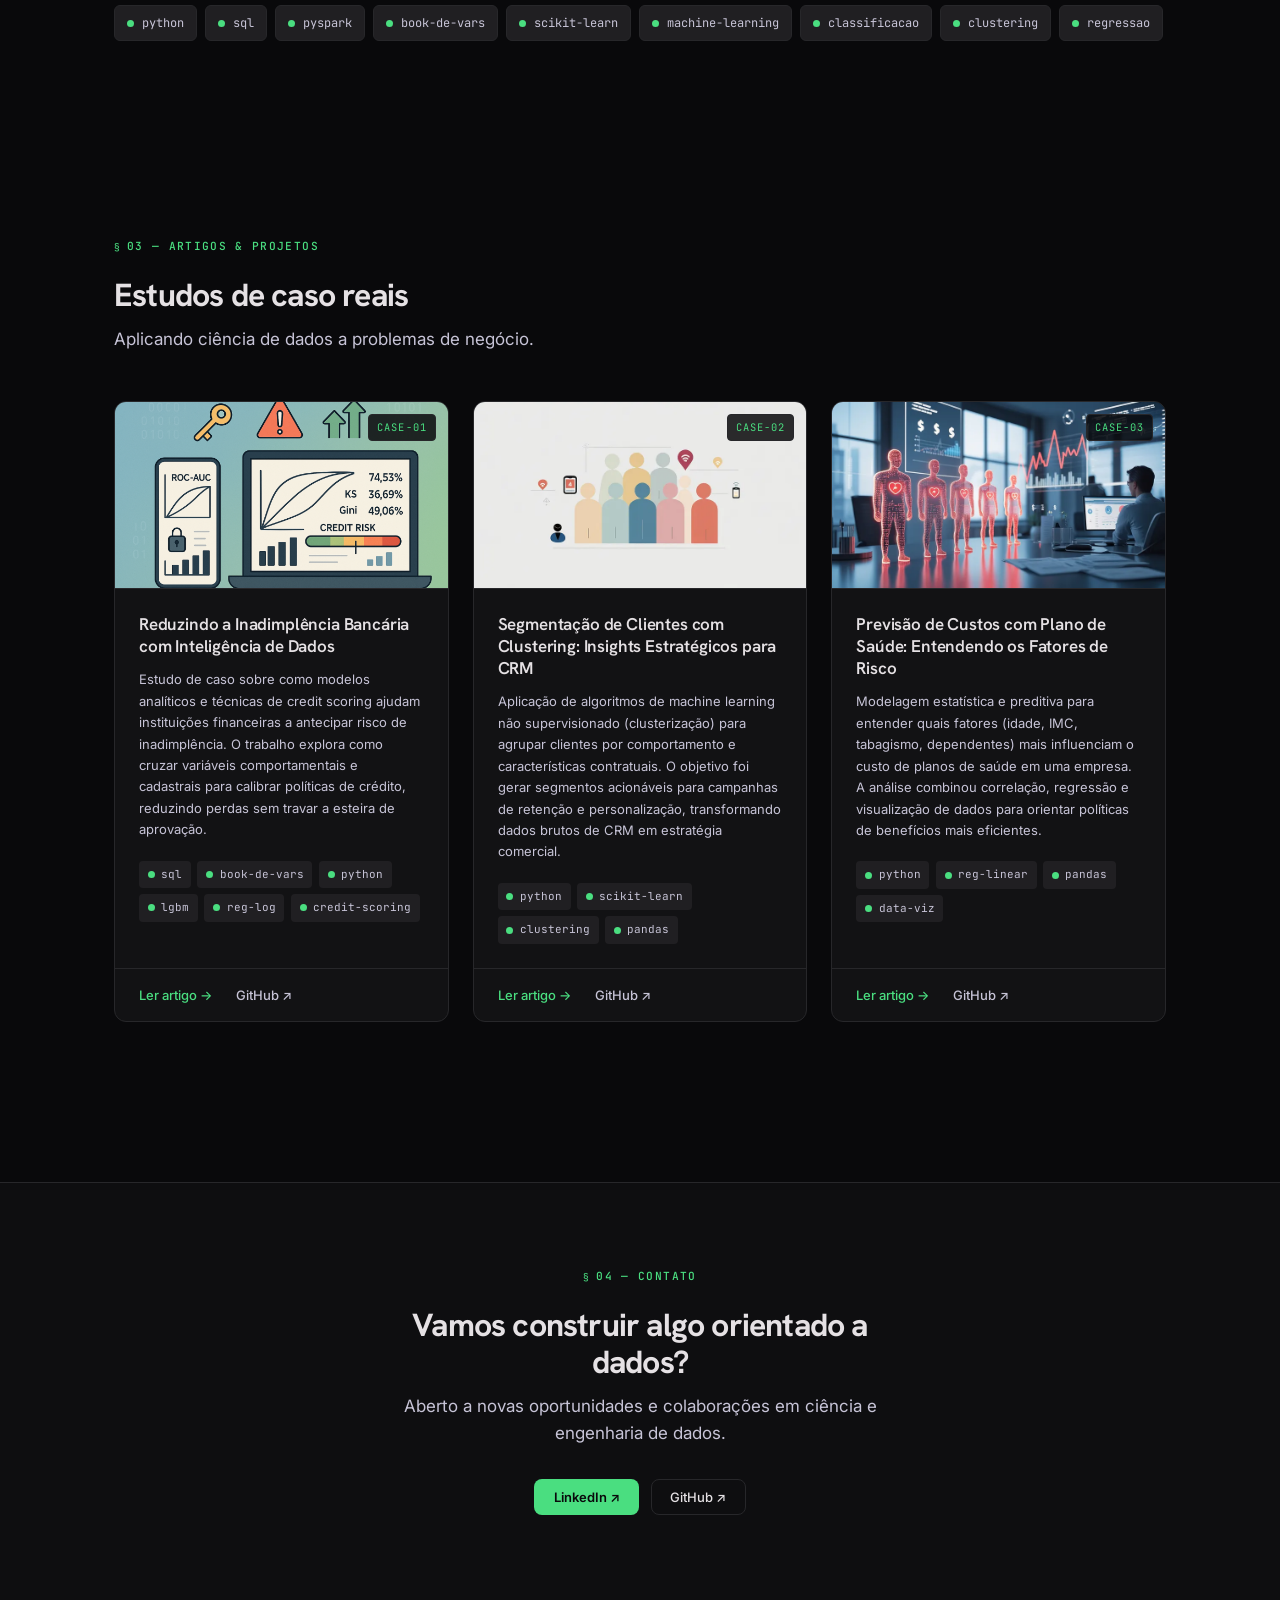
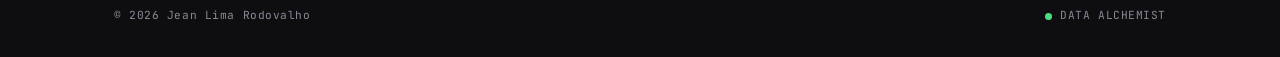
==== commit 529c327a: "update portfolio" ====
--- a/index.html
+++ b/index.html
@@ -6,30 +6,26 @@
   <title>Jean Lima Rodovalho — Cientista de Dados | Engenheiro de Dados</title>
   <meta name="description" content="Portfólio de Jean Lima Rodovalho, Cientista de Dados e Engenheiro de Dados. Soluções analíticas end-to-end com SQL, PySpark e Python.">
   <link rel="icon" href="./assets/img/jlr.png">
+  <link rel="preconnect" href="https://fonts.googleapis.com">
+  <link rel="preconnect" href="https://fonts.gstatic.com" crossorigin>
+  <link href="https://fonts.googleapis.com/css2?family=Hanken+Grotesk:wght@500;600;700;900&family=Inter:wght@400;500;600&family=JetBrains+Mono:wght@400;500&display=swap" rel="stylesheet">
   <link rel="stylesheet" href="style.css">
-  <script>
-    (function () {
-      const saved = localStorage.getItem('theme');
-      const prefersDark = window.matchMedia('(prefers-color-scheme: dark)').matches;
-      document.documentElement.setAttribute('data-theme', saved || (prefersDark ? 'dark' : 'light'));
-    })();
-  </script>
 </head>
 <body>
 
   <!--
-    DIRECTION CONTRACT
-    THESIS: Um portfólio técnico minimalista dark/white inspirado no shadcn/ui que prova a credibilidade full-stack em dados pela própria qualidade do site.
-    OWN-WORLD: paleta slate/zinc, cards com bordas sutis e sombras baixas, raio 12–16px, tipografia system/Inter, alternância completa entre tema claro e escuro.
-    STORY: o visitante reconhece imediatamente um profissional de dados que domina a esteira completa; alterna entre temas, rola para ver stack e publicações reais e fecha com um convite direto.
-    FIRST VIEWPORT: navbar limpa com toggle de tema, foto do perfil, nome, função, proposta de valor e dois CTAs legíveis em qualquer tema.
-    FORM: shadcn/ui minimal dark/white técnico; substituição visual total, não polimento do layout anterior.
+    DIRECTION
+    THESIS: portfólio em modo console — superfície escura, tipografia técnica, bordas em hairline, marcadores de seção em monospace e um pulso de "operacional" no rodapé.
+    OWN-WORLD: paleta do design system (surface #09090b, emerald #4ade80, border-muted #27272a), tipografia tríade Hanken / Inter / JetBrains Mono, seções separadas por espaço (sem divisores visíveis) exceto onde a estrutura exige.
+    STORY: o visitante lê os marcadores § 00 / § 01 / § 02 como se fosse navegar logs; a foto vira "AVATAR.JPG", os casos viram "CASE-01", e o status final responde que o profissional está nominal.
   -->
 
   <!-- ============ NAVBAR ============ -->
   <header class="navbar" id="navbar">
     <div class="container navbar__inner">
-      <a href="#top" class="navbar__logo" aria-label="Início">JLR<span class="navbar__logo-dot">.</span></a>
+      <a href="#top" class="navbar__logo" aria-label="Início">
+        <span class="navbar__logo-mono">JLR</span><span class="navbar__logo-dot">.</span>
+      </a>
       <nav class="navbar__nav" id="navbar-nav" aria-label="Navegação principal">
         <a href="#sobre">Sobre</a>
         <a href="#tecnologias">Tecnologias</a>
@@ -38,10 +34,6 @@
       </nav>
       <div class="navbar__actions">
         <a href="#contato" class="btn btn--sm btn--primary navbar__cta">Vamos conversar</a>
-        <button class="theme-toggle" id="theme-toggle" aria-label="Alternar tema" type="button">
-          <svg class="theme-toggle__icon theme-toggle__icon--sun" xmlns="http://www.w3.org/2000/svg" width="18" height="18" viewBox="0 0 24 24" fill="none" stroke="currentColor" stroke-width="2" stroke-linecap="round" stroke-linejoin="round" aria-hidden="true"><circle cx="12" cy="12" r="4"/><path d="M12 2v2"/><path d="M12 20v2"/><path d="m4.93 4.93 1.41 1.41"/><path d="m17.66 17.66 1.41 1.41"/><path d="M2 12h2"/><path d="M20 12h2"/><path d="m6.34 17.66-1.41 1.41"/><path d="m19.07 4.93-1.41 1.41"/></svg>
-          <svg class="theme-toggle__icon theme-toggle__icon--moon" xmlns="http://www.w3.org/2000/svg" width="18" height="18" viewBox="0 0 24 24" fill="none" stroke="currentColor" stroke-width="2" stroke-linecap="round" stroke-linejoin="round" aria-hidden="true"><path d="M12 3a6 6 0 0 0 9 9 9 9 0 1 1-9-9Z"/></svg>
-        </button>
         <button class="navbar__menu" id="navbar-menu" aria-label="Abrir menu" aria-expanded="false" aria-controls="navbar-nav">
           <span class="navbar__menu-bar"></span>
           <span class="navbar__menu-bar"></span>
@@ -52,12 +44,13 @@
   </header>
 
   <main id="top">
+
     <!-- ============ HERO ============ -->
     <section class="hero">
       <div class="container hero__inner">
         <div class="hero__text reveal">
-          <span class="eyebrow">Full-stack em dados</span>
-          <h1 class="hero__title">Jean Lima Rodovalho</h1>
+          <span class="mono-eyebrow">00 — Full-stack em dados</span>
+          <h1 class="hero__title">Jean Lima<br>Rodovalho</h1>
           <p class="hero__subtitle">Cientista de Dados &amp; Engenheiro de Dados</p>
           <p class="hero__desc">Da engenharia de dados ao machine learning: construo pipelines confiáveis, feature stores e modelos que transformam dados brutos em decisões estratégicas.</p>
           <div class="hero__actions">
@@ -65,11 +58,26 @@
             <a href="https://github.com/jeanlr" target="_blank" rel="noopener noreferrer" class="btn btn--outline">GitHub ↗</a>
           </div>
         </div>
-        <div class="hero__visual reveal" aria-hidden="true">
-          <div class="hero__photo-frame">
-            <img src="./assets/img/hero-img.jpg" alt="Foto de Jean Lima Rodovalho" class="hero__photo" width="420" height="420">
+        <aside class="hero__aside reveal" aria-hidden="false">
+          <div class="hero__photo">
+            <img src="./assets/img/hero-img.jpg" alt="Foto de Jean Lima Rodovalho" width="420" height="420">
+            <span class="hero__photo-tag">jlr.jpg</span>
           </div>
-        </div>
+          <div class="hero__metrics" role="group" aria-label="Métricas">
+            <div>
+              <span class="metric__value">03</span>
+              <span class="metric__label">Publicações</span>
+            </div>
+            <div>
+              <span class="metric__value">09</span>
+              <span class="metric__label">Tecnologias</span>
+            </div>
+            <div>
+              <span class="metric__value">E2E</span>
+              <span class="metric__label">Pipeline</span>
+            </div>
+          </div>
+        </aside>
       </div>
     </section>
 
@@ -77,10 +85,10 @@
     <section id="sobre" class="section">
       <div class="container">
         <div class="section-head reveal">
-          <span class="eyebrow eyebrow--muted">Sobre mim</span>
+          <span class="mono-eyebrow">01 — Sobre mim</span>
           <h2 class="section-title">Transformando dados em decisões de negócio</h2>
         </div>
-        <div class="about__body reveal">
+        <div class="section__body reveal">
           <p>Profissional com experiência em ciência e engenharia de dados, desenvolvendo soluções analíticas end-to-end utilizando SQL, PySpark e Python para transformar dados brutos em decisões estratégicas. Atuo em toda a esteira analítica, da ingestão e modelagem de dados até a construção de modelos preditivos e a comunicação de insights para áreas de negócio.</p>
           <p>Meu foco é entregar valor mensurável: pipelines de dados confiáveis, análises e modelos de machine learning aplicados a problemas reais de negócio.</p>
         </div>
@@ -91,11 +99,11 @@
     <section id="tecnologias" class="section">
       <div class="container">
         <div class="section-head reveal">
-          <span class="eyebrow eyebrow--muted">Stack técnica</span>
+          <span class="mono-eyebrow">02 — Stack técnica</span>
           <h2 class="section-title">Tecnologias &amp; ferramentas</h2>
           <p class="section-sub">O que uso para mover, modelar e extrair valor dos dados.</p>
         </div>
-        <ul class="badge-grid reveal" id="badge-grid">
+        <ul class="tag-list reveal" id="badge-grid">
           <!-- populated by script.js -->
         </ul>
       </div>
@@ -105,9 +113,9 @@
     <section id="projetos" class="section">
       <div class="container">
         <div class="section-head reveal">
-          <span class="eyebrow eyebrow--muted">Projetos</span>
-          <h2 class="section-title">Artigos &amp; Projetos</h2>
-          <p class="section-sub">Estudos de caso reais aplicando ciência de dados a problemas de negócio.</p>
+          <span class="mono-eyebrow">03 — Artigos &amp; Projetos</span>
+          <h2 class="section-title">Estudos de caso reais</h2>
+          <p class="section-sub">Aplicando ciência de dados a problemas de negócio.</p>
         </div>
 
         <div class="project-grid">
@@ -115,21 +123,22 @@
           <article class="card reveal">
             <div class="card__media">
               <img src="./assets/img/classificacao.png" alt="" loading="lazy" width="800" height="450">
+              <span class="card__badge">Case-01</span>
             </div>
             <div class="card__body">
               <h3 class="card__title">Reduzindo a Inadimplência Bancária com Inteligência de Dados</h3>
               <p class="card__desc">Estudo de caso sobre como modelos analíticos e técnicas de credit scoring ajudam instituições financeiras a antecipar risco de inadimplência. O trabalho explora como cruzar variáveis comportamentais e cadastrais para calibrar políticas de crédito, reduzindo perdas sem travar a esteira de aprovação.</p>
-              <ul class="badge-list">
-                <li class="badge badge--small">SQL</li>
-                <li class="badge badge--small">Book de Variáveis</li>
-                <li class="badge badge--small">Python</li>
-                <li class="badge badge--small">LGBM</li>
-                <li class="badge badge--small">Reg.Logística</li>
-                <li class="badge badge--small">Credit Scoring</li>
+              <ul class="card__tags">
+                <li class="card__tag"><span class="footer__status-dot" aria-hidden="true"></span>sql</li>
+                <li class="card__tag"><span class="footer__status-dot" aria-hidden="true"></span>book-de-vars</li>
+                <li class="card__tag"><span class="footer__status-dot" aria-hidden="true"></span>python</li>
+                <li class="card__tag"><span class="footer__status-dot" aria-hidden="true"></span>lgbm</li>
+                <li class="card__tag"><span class="footer__status-dot" aria-hidden="true"></span>reg-log</li>
+                <li class="card__tag"><span class="footer__status-dot" aria-hidden="true"></span>credit-scoring</li>
               </ul>
             </div>
             <div class="card__footer">
-              <a href="https://www.linkedin.com/pulse/reduzindo-inadimpl%C3%AAncia-banc%C3%A1ria-como-intelig%C3%AAncia-de-lima-rodovalho-3pgxf/" target="_blank" rel="noopener noreferrer" class="card__link card__link--primary">Ler artigo ↗</a>
+              <a href="https://www.linkedin.com/pulse/reduzindo-inadimpl%C3%AAncia-banc%C3%A1ria-como-intelig%C3%AAncia-de-lima-rodovalho-3pgxf/" target="_blank" rel="noopener noreferrer" class="card__link card__link--primary">Ler artigo →</a>
               <a href="https://github.com/jeanlr/pod-bank-application" target="_blank" rel="noopener noreferrer" class="card__link">GitHub ↗</a>
             </div>
           </article>
@@ -137,19 +146,20 @@
           <article class="card reveal">
             <div class="card__media">
               <img src="./assets/img/cluster.webp" alt="" loading="lazy" width="800" height="450">
+              <span class="card__badge">Case-02</span>
             </div>
             <div class="card__body">
               <h3 class="card__title">Segmentação de Clientes com Clustering: Insights Estratégicos para CRM</h3>
               <p class="card__desc">Aplicação de algoritmos de machine learning não supervisionado (clusterização) para agrupar clientes por comportamento e características contratuais. O objetivo foi gerar segmentos acionáveis para campanhas de retenção e personalização, transformando dados brutos de CRM em estratégia comercial.</p>
-              <ul class="badge-list">
-                <li class="badge badge--small">Python</li>
-                <li class="badge badge--small">Scikit-learn</li>
-                <li class="badge badge--small">Clustering</li>
-                <li class="badge badge--small">Pandas</li>
+              <ul class="card__tags">
+                <li class="card__tag"><span class="footer__status-dot" aria-hidden="true"></span>python</li>
+                <li class="card__tag"><span class="footer__status-dot" aria-hidden="true"></span>scikit-learn</li>
+                <li class="card__tag"><span class="footer__status-dot" aria-hidden="true"></span>clustering</li>
+                <li class="card__tag"><span class="footer__status-dot" aria-hidden="true"></span>pandas</li>
               </ul>
             </div>
             <div class="card__footer">
-              <a href="https://medium.com/@jeanrodovalho16/segmenta%C3%A7%C3%A3o-de-clientes-com-clustering-insights-estrat%C3%A9gicos-para-crm-4177065a16fa" target="_blank" rel="noopener noreferrer" class="card__link card__link--primary">Ler artigo ↗</a>
+              <a href="https://medium.com/@jeanrodovalho16/segmenta%C3%A7%C3%A3o-de-clientes-com-clustering-insights-estrat%C3%A9gicos-para-crm-4177065a16fa" target="_blank" rel="noopener noreferrer" class="card__link card__link--primary">Ler artigo →</a>
               <a href="https://github.com/jeanlr/Clustering-CRM" target="_blank" rel="noopener noreferrer" class="card__link">GitHub ↗</a>
             </div>
           </article>
@@ -157,19 +167,20 @@
           <article class="card reveal">
             <div class="card__media">
               <img src="./assets/img/custos.webp" alt="" loading="lazy" width="800" height="450">
+              <span class="card__badge">Case-03</span>
             </div>
             <div class="card__body">
               <h3 class="card__title">Previsão de Custos com Plano de Saúde: Entendendo os Fatores de Risco</h3>
               <p class="card__desc">Modelagem estatística e preditiva para entender quais fatores (idade, IMC, tabagismo, dependentes) mais influenciam o custo de planos de saúde em uma empresa. A análise combinou correlação, regressão e visualização de dados para orientar políticas de benefícios mais eficientes.</p>
-              <ul class="badge-list">
-                <li class="badge badge--small">Python</li>
-                <li class="badge badge--small">Regressão Linear</li>
-                <li class="badge badge--small">Pandas</li>
-                <li class="badge badge--small">Data Viz</li>
+              <ul class="card__tags">
+                <li class="card__tag"><span class="footer__status-dot" aria-hidden="true"></span>python</li>
+                <li class="card__tag"><span class="footer__status-dot" aria-hidden="true"></span>reg-linear</li>
+                <li class="card__tag"><span class="footer__status-dot" aria-hidden="true"></span>pandas</li>
+                <li class="card__tag"><span class="footer__status-dot" aria-hidden="true"></span>data-viz</li>
               </ul>
             </div>
             <div class="card__footer">
-              <a href="https://medium.com/@jeanrodovalho16/previs%C3%A3o-de-custos-com-plano-de-sa%C3%BAde-entendendo-os-fatores-de-risco-em-uma-empresa-309a49a022a4" target="_blank" rel="noopener noreferrer" class="card__link card__link--primary">Ler artigo ↗</a>
+              <a href="https://medium.com/@jeanrodovalho16/previs%C3%A3o-de-custos-com-plano-de-sa%C3%BAde-entendendo-os-fatores-de-risco-em-uma-empresa-309a49a022a4" target="_blank" rel="noopener noreferrer" class="card__link card__link--primary">Ler artigo →</a>
               <a href="https://github.com/jeanlr/Health-Insurance" target="_blank" rel="noopener noreferrer" class="card__link">GitHub ↗</a>
             </div>
           </article>
@@ -181,8 +192,9 @@
 
   <!-- ============ CONTATO & FOOTER ============ -->
   <footer id="contato" class="footer">
-    <div class="container footer__inner">
+    <div class="container">
       <div class="footer__main reveal">
+        <span class="mono-eyebrow">04 — Contato</span>
         <h2 class="footer__title">Vamos construir algo orientado a dados?</h2>
         <p class="footer__sub">Aberto a novas oportunidades e colaborações em ciência e engenharia de dados.</p>
         <div class="footer__actions">
@@ -191,10 +203,10 @@
         </div>
       </div>
       <div class="footer__bottom">
-        <span>© <span id="year"></span> Jean Lima Rodovalho. Todos os direitos reservados.</span>
-        <div class="footer__socials">
-          <a href="https://www.linkedin.com/in/jeanlimarodovalho/" target="_blank" rel="noopener noreferrer">LinkedIn</a>
-          <a href="https://github.com/jeanlr" target="_blank" rel="noopener noreferrer">GitHub</a>
+        <span>© <span id="year"></span> Jean Lima Rodovalho</span>
+        <div class="footer__status">
+          <span class="footer__status-dot" aria-hidden="true"></span>
+          <span>Data Alchemist</span>
         </div>
       </div>
     </div>
--- a/style.css
+++ b/style.css
@@ -1,96 +1,59 @@
 /* ==========================================================================
-   DESIGN TOKENS — shadcn/ui inspired, dark/white, minimal e técnico
+   DESIGN TOKENS — DevAuthored-inspired, dark-only, engineering console
    ========================================================================== */
 :root {
-  --background: hsl(0 0% 100%);
-  --foreground: hsl(240 10% 4%);
-
-  --card: hsl(0 0% 100%);
-  --card-foreground: hsl(240 10% 4%);
-
-  --primary-h: 217 91% 60%;
-  --primary: hsl(var(--primary-h));
-  --primary-foreground: hsl(0 0% 100%);
-
-  --secondary: hsl(240 5% 96%);
-  --secondary-foreground: hsl(240 6% 10%);
-
-  --muted: hsl(240 5% 96%);
-  --muted-foreground: hsl(240 4% 46%);
-
-  --accent: hsl(240 5% 96%);
-  --accent-foreground: hsl(240 6% 10%);
-
-  --border: hsl(240 6% 90%);
-  --input: hsl(240 6% 90%);
-  --ring: hsl(217 91% 60%);
-
-  --shadow-color: 240 10% 4%;
-
-  --radius: 0.75rem;
-  --radius-lg: 1rem;
+  /* Surfaces */
+  --surface: #09090b;
+  --surface-raised: #121214;
+  --surface-container: #201f22;
+  --surface-container-low: #1c1b1d;
+  --surface-container-highest: #353437;
+  --surface-container-lowest: #0e0e10;
+
+  /* Text */
+  --on-surface: #e5e1e4;
+  --on-surface-variant: #c7c4d7;
+  --on-surface-muted: #8b8896;
+
+  /* Accents */
+  --emerald: #4ade80;
+  --emerald-press: #22c55e;
+  --emerald-soft: rgba(74, 222, 128, 0.12);
+
+  /* Borders (hairline only — used sparingly) */
+  --border-muted: #27272a;
+  --outline-variant: #464554;
+
+  /* Type */
+  --font-display: "Hanken Grotesk", system-ui, -apple-system, BlinkMacSystemFont, sans-serif;
+  --font-body: "Inter", system-ui, -apple-system, BlinkMacSystemFont, sans-serif;
+  --font-mono: "JetBrains Mono", ui-monospace, SFMono-Regular, Menlo, monospace;
+
+  /* Radius */
+  --radius: 0.5rem;       /* 8px */
+  --radius-lg: 0.75rem;   /* 12px */
+  --radius-sm: 0.375rem;  /* 6px */
   --radius-full: 9999px;
 
-  --font-sans: "Inter", system-ui, -apple-system, BlinkMacSystemFont, "Segoe UI", Roboto, Helvetica, Arial, sans-serif;
-
-  --fs-xs: 0.8125rem;
-  --fs-sm: 0.875rem;
-  --fs-base: 1rem;
-  --fs-lg: 1.125rem;
-  --fs-xl: 1.25rem;
-  --fs-2xl: 1.5rem;
-  --fs-3xl: 2rem;
-  --fs-4xl: 3rem;
-
+  /* Type scale */
+  --fs-xs: 0.75rem;     /* 12 */
+  --fs-sm: 0.8125rem;   /* 13 */
+  --fs-base: 0.9375rem; /* 15 */
+  --fs-lg: 1.0625rem;   /* 17 */
+  --fs-xl: 1.25rem;     /* 20 */
+  --fs-2xl: 1.5rem;     /* 24 */
+  --fs-3xl: 2rem;       /* 32 */
+  --fs-4xl: 3rem;       /* 48 */
+  --fs-5xl: 4rem;       /* 64 */
+
+  /* Layout */
   --container-w: 1100px;
-  --transition-fast: 180ms ease;
-  --transition-base: 240ms ease;
-}
-
-[data-theme="dark"] {
-  --background: hsl(240 10% 4%);
-  --foreground: hsl(0 0% 98%);
-
-  --card: hsl(240 10% 4%);
-  --card-foreground: hsl(0 0% 98%);
-
-  --secondary: hsl(240 4% 18%);
-  --secondary-foreground: hsl(0 0% 98%);
-
-  --muted: hsl(240 4% 18%);
-  --muted-foreground: hsl(240 5% 65%);
-
-  --accent: hsl(240 4% 22%);
-  --accent-foreground: hsl(0 0% 98%);
-
-  --border: hsl(240 4% 24%);
-  --input: hsl(240 4% 24%);
-
-  --shadow-color: 0 0% 0%;
-}
-
-@media (prefers-color-scheme: dark) {
-  :root:not([data-theme="light"]) {
-    --background: hsl(240 10% 4%);
-    --foreground: hsl(0 0% 98%);
-
-    --card: hsl(240 10% 4%);
-    --card-foreground: hsl(0 0% 98%);
-
-    --secondary: hsl(240 4% 18%);
-    --secondary-foreground: hsl(0 0% 98%);
-
-    --muted: hsl(240 4% 18%);
-    --muted-foreground: hsl(240 5% 65%);
-
-    --accent: hsl(240 4% 22%);
-    --accent-foreground: hsl(0 0% 98%);
-
-    --border: hsl(240 4% 24%);
-    --input: hsl(240 4% 24%);
-
-    --shadow-color: 0 0% 0%;
-  }
+  --section-pad-y: 6rem;
+
+  /* Transitions */
+  --t-fast: 150ms cubic-bezier(0.16, 1, 0.3, 1);
+  --t-base: 240ms cubic-bezier(0.16, 1, 0.3, 1);
+  --t-slow: 500ms cubic-bezier(0.16, 1, 0.3, 1);
 }
 
 /* ==========================================================================
@@ -108,21 +71,20 @@
 }
 body {
   margin: 0;
-  font-family: var(--font-sans);
+  font-family: var(--font-body);
   font-size: var(--fs-base);
-  color: var(--foreground);
-  background: var(--background);
+  color: var(--on-surface);
+  background: var(--surface);
   line-height: 1.6;
   -webkit-font-smoothing: antialiased;
   -moz-osx-font-smoothing: grayscale;
-  transition: background-color var(--transition-base), color var(--transition-base);
-}
-h1, h2, h3, p, ul { margin: 0; }
+}
+h1, h2, h3, h4, p, ul { margin: 0; }
 ul { padding: 0; list-style: none; }
 a { color: inherit; text-decoration: none; }
 img, svg { display: block; max-width: 100%; height: auto; }
 :focus-visible {
-  outline: 2px solid var(--ring);
+  outline: 2px solid var(--emerald);
   outline-offset: 3px;
   border-radius: 4px;
 }
@@ -134,76 +96,71 @@
 }
 
 /* ==========================================================================
+   MONO EYEBROW — the page's signature typographic device
+   ========================================================================== */
+.mono-eyebrow {
+  display: inline-flex;
+  align-items: center;
+  gap: 0.5em;
+  font-family: var(--font-mono);
+  font-size: 0.7rem;
+  font-weight: 500;
+  letter-spacing: 0.12em;
+  text-transform: uppercase;
+  color: var(--emerald);
+}
+.mono-eyebrow::before {
+  content: "§";
+  font-size: 0.85em;
+  opacity: 0.9;
+}
+
+/* ==========================================================================
    NAVBAR
    ========================================================================== */
 .navbar {
   position: sticky;
   top: 0;
   z-index: 50;
-  background: var(--background);
-  border-bottom: 1px solid var(--border);
-  transition: background-color var(--transition-base), box-shadow var(--transition-fast), border-color var(--transition-base);
-}
-.navbar.is-scrolled {
-  box-shadow: 0 1px 0 0 hsla(var(--shadow-color) / 0.06);
+  background: rgba(9, 9, 11, 0.78);
+  backdrop-filter: blur(10px);
+  -webkit-backdrop-filter: blur(10px);
+  border-bottom: 1px solid var(--border-muted);
 }
 .navbar__inner {
   display: flex;
   align-items: center;
   justify-content: space-between;
   height: 64px;
-  gap: 1rem;
+  gap: 1.5rem;
 }
 .navbar__logo {
+  display: inline-flex;
+  align-items: baseline;
+  gap: 0.15rem;
+  font-family: var(--font-display);
   font-weight: 700;
-  font-size: var(--fs-lg);
+  font-size: 1.0625rem;
   letter-spacing: -0.02em;
-  color: var(--foreground);
-}
-.navbar__logo-dot { color: var(--primary); }
-.navbar__nav {
-  display: flex;
-  align-items: center;
-  gap: 1.75rem;
-}
+  color: var(--on-surface);
+}
+.navbar__logo-mono {
+  font-family: var(--font-mono);
+  font-weight: 500;
+  letter-spacing: 0.04em;
+  font-size: 0.95rem;
+}
+.navbar__logo-dot { color: var(--emerald); }
+.navbar__nav { display: flex; align-items: center; gap: 1.75rem; }
 .navbar__nav a {
   font-size: var(--fs-sm);
   font-weight: 500;
-  color: var(--muted-foreground);
-  transition: color var(--transition-fast);
-}
-.navbar__nav a:hover { color: var(--foreground); }
-.navbar__actions {
-  display: flex;
-  align-items: center;
-  gap: 0.5rem;
-}
-.theme-toggle {
-  display: inline-flex;
-  align-items: center;
-  justify-content: center;
-  width: 36px;
-  height: 36px;
-  padding: 0;
-  background: transparent;
-  border: 1px solid var(--border);
-  border-radius: var(--radius);
-  color: var(--foreground);
-  cursor: pointer;
-  transition: background-color var(--transition-fast), border-color var(--transition-fast), color var(--transition-fast);
-}
-.theme-toggle:hover {
-  background: var(--secondary);
-}
-.theme-toggle__icon {
-  position: absolute;
-  transition: opacity var(--transition-fast), transform var(--transition-fast);
-}
-.theme-toggle__icon--sun { opacity: 1; transform: scale(1); }
-.theme-toggle__icon--moon { opacity: 0; transform: scale(0.8); }
-[data-theme="dark"] .theme-toggle__icon--sun { opacity: 0; transform: scale(0.8); }
-[data-theme="dark"] .theme-toggle__icon--moon { opacity: 1; transform: scale(1); }
-
+  color: var(--on-surface-variant);
+  transition: color var(--t-fast);
+  position: relative;
+}
+.navbar__nav a:hover { color: var(--on-surface); }
+.navbar__actions { display: flex; align-items: center; gap: 0.5rem; }
 .navbar__menu {
   display: none;
   flex-direction: column;
@@ -213,22 +170,21 @@
   height: 36px;
   gap: 5px;
   background: transparent;
-  border: 1px solid var(--border);
+  border: 1px solid var(--border-muted);
   border-radius: var(--radius);
-  color: var(--foreground);
+  color: var(--on-surface);
   cursor: pointer;
 }
 .navbar__menu-bar {
   display: block;
   width: 18px;
-  height: 2px;
+  height: 1.5px;
   background: currentColor;
-  border-radius: 2px;
-  transition: transform var(--transition-fast), opacity var(--transition-fast);
-}
-.navbar__menu[aria-expanded="true"] .navbar__menu-bar:nth-child(1) { transform: translateY(7px) rotate(45deg); }
+  transition: transform var(--t-fast), opacity var(--t-fast);
+}
+.navbar__menu[aria-expanded="true"] .navbar__menu-bar:nth-child(1) { transform: translateY(6.5px) rotate(45deg); }
 .navbar__menu[aria-expanded="true"] .navbar__menu-bar:nth-child(2) { opacity: 0; }
-.navbar__menu[aria-expanded="true"] .navbar__menu-bar:nth-child(3) { transform: translateY(-7px) rotate(-45deg); }
+.navbar__menu[aria-expanded="true"] .navbar__menu-bar:nth-child(3) { transform: translateY(-6.5px) rotate(-45deg); }
 
 @media (max-width: 720px) {
   .navbar__cta { display: none; }
@@ -241,13 +197,14 @@
     flex-direction: column;
     align-items: flex-start;
     gap: 0;
-    padding: 0.75rem 1.5rem 1.25rem;
-    background: var(--background);
-    border-bottom: 1px solid var(--border);
-    transform: translateY(-100%);
+    padding: 0.5rem 1.5rem 1rem;
+    background: rgba(9, 9, 11, 0.95);
+    backdrop-filter: blur(10px);
+    border-bottom: 1px solid var(--border-muted);
+    transform: translateY(-8px);
     opacity: 0;
     pointer-events: none;
-    transition: transform var(--transition-base), opacity var(--transition-base), background-color var(--transition-base), border-color var(--transition-base);
+    transition: transform var(--t-base), opacity var(--t-base);
   }
   .navbar__nav.is-open {
     transform: translateY(0);
@@ -258,10 +215,8 @@
     display: block;
     width: 100%;
     padding: 0.75rem 0;
-    border-bottom: 1px solid var(--border);
     font-size: var(--fs-base);
   }
-  .navbar__nav a:last-child { border-bottom: none; }
 }
 
 /* ==========================================================================
@@ -271,310 +226,348 @@
   display: inline-flex;
   align-items: center;
   justify-content: center;
-  gap: 0.35rem;
+  gap: 0.4rem;
+  font-family: var(--font-body);
   font-size: var(--fs-sm);
   font-weight: 500;
-  padding: 0.65rem 1.25rem;
+  padding: 0.65rem 1.15rem;
   border-radius: var(--radius);
   border: 1px solid transparent;
   cursor: pointer;
-  transition: background-color var(--transition-fast), color var(--transition-fast), border-color var(--transition-fast), box-shadow var(--transition-fast), transform var(--transition-fast);
+  transition: background var(--t-fast), color var(--t-fast), border-color var(--t-fast), transform var(--t-fast);
   white-space: nowrap;
-}
-.btn--sm { padding: 0.5rem 1rem; font-size: var(--fs-xs); }
+  line-height: 1;
+}
+.btn--sm { padding: 0.5rem 0.9rem; font-size: var(--fs-xs); }
 .btn--primary {
-  background: var(--primary);
-  color: var(--primary-foreground);
-  border-color: var(--primary);
+  background: var(--emerald);
+  color: var(--surface);
+  font-weight: 600;
 }
 .btn--primary:hover {
-  background: hsl(217 91% 52%);
-  border-color: hsl(217 91% 52%);
-  box-shadow: 0 4px 14px -4px hsla(var(--primary-h) / 0.35);
+  background: var(--emerald-press);
   transform: translateY(-1px);
 }
+.btn--primary:active { transform: translateY(0) scale(0.98); }
 .btn--outline {
   background: transparent;
-  color: var(--foreground);
-  border-color: var(--border);
+  color: var(--on-surface);
+  border-color: var(--border-muted);
 }
 .btn--outline:hover {
-  background: var(--secondary);
-  border-color: var(--border);
-}
-
-/* ==========================================================================
-    HERO
+  border-color: var(--on-surface-variant);
+  background: var(--surface-container-low);
+}
+
+/* ==========================================================================
+   HERO
    ========================================================================== */
 .hero {
-  position: relative;
-  background: var(--background);
-  color: var(--foreground);
-  overflow: hidden;
-  padding-block: 5rem 4.5rem;
-  border-bottom: 1px solid var(--border);
+  padding-block: 6rem 5rem;
 }
 .hero__inner {
-  position: relative;
   display: grid;
-  grid-template-columns: 1.1fr 0.9fr;
+  grid-template-columns: 1.15fr 0.85fr;
   align-items: center;
   gap: 4rem;
-  min-height: calc(100vh - 64px - 9.5rem);
-}
-.eyebrow {
-  display: inline-block;
-  font-size: var(--fs-xs);
-  font-weight: 600;
-  letter-spacing: 0.04em;
-  text-transform: uppercase;
-  color: var(--primary);
-  margin-bottom: 1rem;
-}
-.eyebrow--muted { color: var(--muted-foreground); }
+}
 .hero__title {
-  font-size: clamp(2.5rem, 6vw, var(--fs-4xl));
+  font-family: var(--font-display);
+  font-size: clamp(2.5rem, 5.5vw, var(--fs-5xl));
   font-weight: 700;
-  letter-spacing: -0.03em;
-  line-height: 1.05;
-  margin-bottom: 0.75rem;
+  letter-spacing: -0.035em;
+  line-height: 1.02;
+  margin: 1.25rem 0 1.5rem;
 }
 .hero__subtitle {
+  font-family: var(--font-display);
   font-size: var(--fs-xl);
   font-weight: 500;
-  color: var(--muted-foreground);
+  color: var(--on-surface-variant);
   margin-bottom: 1.25rem;
+  letter-spacing: -0.01em;
 }
 .hero__desc {
+  color: var(--on-surface-variant);
+  max-width: 50ch;
+  margin-bottom: 2.25rem;
   font-size: var(--fs-base);
-  color: var(--muted-foreground);
-  max-width: 52ch;
-  margin-bottom: 2rem;
-}
-.hero__actions { display: flex; gap: 0.85rem; flex-wrap: wrap; }
-
-.hero__visual { display: flex; justify-content: center; }
-.hero__photo-frame {
+}
+.hero__actions { display: flex; gap: 0.75rem; flex-wrap: wrap; }
+
+/* Right column: photo + metrics */
+.hero__aside { display: flex; flex-direction: column; gap: 1.25rem; }
+.hero__photo {
   position: relative;
-  width: 100%;
-  max-width: 340px;
   aspect-ratio: 1 / 1;
+  background: var(--surface-raised);
+  border: 1px solid var(--border-muted);
   border-radius: var(--radius-lg);
   overflow: hidden;
-  border: 1px solid var(--border);
-  box-shadow: 0 24px 48px -16px hsla(var(--shadow-color) / 0.35);
-}
-.hero__photo-frame::before {
-  content: "";
+}
+.hero__photo img { width: 100%; height: 100%; object-fit: cover; }
+.hero__photo-tag {
   position: absolute;
-  inset: 0;
-  border-radius: inherit;
-  box-shadow: inset 0 0 0 1px hsla(var(--shadow-color) / 0.08);
-  pointer-events: none;
-  z-index: 1;
-}
-.hero__photo {
-  width: 100%;
-  height: 100%;
-  object-fit: cover;
+  bottom: 12px;
+  left: 12px;
+  font-family: var(--font-mono);
+  font-size: 0.65rem;
+  color: var(--emerald);
+  background: rgba(9, 9, 11, 0.85);
+  padding: 4px 8px;
+  border-radius: 4px;
+  letter-spacing: 0.1em;
+  text-transform: uppercase;
+}
+.hero__metrics {
+  display: flex;
+  gap: 1.5rem;
+  padding: 1.25rem 1.5rem;
+  background: var(--surface-raised);
+  border: 1px solid var(--border-muted);
+  border-left: 2px solid var(--emerald);
+  border-radius: var(--radius-lg);
+}
+.metric__value {
+  display: block;
+  font-family: var(--font-display);
+  font-size: 1.625rem;
+  font-weight: 700;
+  color: var(--emerald);
+  letter-spacing: -0.02em;
+  line-height: 1;
+}
+.metric__label {
+  display: block;
+  font-family: var(--font-mono);
+  font-size: 0.65rem;
+  color: var(--on-surface-muted);
+  text-transform: uppercase;
+  letter-spacing: 0.1em;
+  margin-top: 0.5rem;
 }
 
 @media (max-width: 860px) {
-  .hero__inner {
-    grid-template-columns: 1fr;
-    text-align: center;
-    gap: 2.5rem;
-    min-height: auto;
-  }
-  .hero__actions { justify-content: center; }
-  .hero__desc { margin-inline: auto; }
-  .hero__visual { order: -1; }
-  .hero__photo-frame { max-width: 220px; }
-}
-
-/* ==========================================================================
-    SECTIONS
-   ========================================================================== */
-.section {
-  padding-block: 5rem;
-  border-top: 1px solid var(--border);
-  background: var(--background);
-}
-.section:first-of-type { border-top: none; }
-.section-head { max-width: 60ch; margin-bottom: 2.5rem; }
+  .hero { padding-block: 4rem 3rem; }
+  .hero__inner { grid-template-columns: 1fr; gap: 2.5rem; }
+  .hero__aside { order: -1; max-width: 320px; margin-inline: auto; width: 100%; }
+  .hero__actions { justify-content: flex-start; }
+}
+
+/* ==========================================================================
+   SECTIONS — no visible dividers, spacing does the work
+   ========================================================================== */
+.section { padding-block: var(--section-pad-y); }
+.section-head { max-width: 58ch; margin-bottom: 3rem; }
 .section-title {
-  font-size: clamp(1.75rem, 4vw, var(--fs-3xl));
+  font-family: var(--font-display);
+  font-size: clamp(1.75rem, 3.5vw, var(--fs-3xl));
   font-weight: 700;
-  letter-spacing: -0.02em;
+  letter-spacing: -0.025em;
   line-height: 1.15;
+  margin: 1.25rem 0 0.75rem;
 }
 .section-sub {
-  color: var(--muted-foreground);
-  margin-top: 0.75rem;
+  color: var(--on-surface-variant);
   font-size: var(--fs-lg);
 }
-
-.about__body { max-width: 70ch; }
-.about__body p {
+.section__body { max-width: 70ch; }
+.section__body p {
+  color: var(--on-surface-variant);
   font-size: var(--fs-lg);
-  color: var(--muted-foreground);
   margin-bottom: 1.25rem;
 }
-.about__body p:last-child { margin-bottom: 0; }
-
-/* ==========================================================================
-   BADGES
-   ========================================================================== */
-.badge-grid, .badge-list {
+.section__body p:last-child { margin-bottom: 0; }
+
+@media (max-width: 600px) {
+  .section { padding-block: 4rem; }
+}
+
+/* ==========================================================================
+   TECHNOLOGIES — tag list with monospace prefix
+   ========================================================================== */
+.tag-list {
   display: flex;
   flex-wrap: wrap;
-  gap: 0.65rem;
-}
-.badge {
+  gap: 0.5rem;
+}
+.tag {
   display: inline-flex;
   align-items: center;
-  font-size: var(--fs-sm);
-  font-weight: 500;
-  padding: 0.45rem 0.9rem;
-  border-radius: var(--radius-full);
-  background: var(--secondary);
-  color: var(--secondary-foreground);
-  border: 1px solid var(--border);
-  transition: background-color var(--transition-fast), transform var(--transition-fast), border-color var(--transition-fast);
-}
-.badge--small {
-  font-size: var(--fs-xs);
-  padding: 0.3rem 0.7rem;
-}
-.badge:hover { background: var(--accent); transform: translateY(-1px); }
+  gap: 0.5rem;
+  font-family: var(--font-mono);
+  font-size: 0.75rem;
+  padding: 0.45rem 0.75rem;
+  background: var(--surface-container);
+  color: var(--on-surface-variant);
+  border: 1px solid var(--border-muted);
+  border-radius: var(--radius-sm);
+  transition: color var(--t-fast), border-color var(--t-fast), background var(--t-fast);
+}
+.tag:hover {
+  border-color: var(--emerald);
+  color: var(--on-surface);
+  background: var(--surface-container-low);
+}
 
 /* ==========================================================================
    PROJECT CARDS
    ========================================================================== */
 .project-grid {
   display: grid;
-  grid-template-columns: repeat(auto-fit, minmax(300px, 1fr));
+  grid-template-columns: repeat(auto-fit, minmax(320px, 1fr));
   gap: 1.5rem;
 }
 .card {
   display: flex;
   flex-direction: column;
-  background: var(--card);
-  border: 1px solid var(--border);
+  background: var(--surface-raised);
+  border: 1px solid var(--border-muted);
   border-radius: var(--radius-lg);
   overflow: hidden;
-  transition: box-shadow var(--transition-fast), border-color var(--transition-fast), transform var(--transition-fast), background-color var(--transition-base);
+  transition: border-color var(--t-base), transform var(--t-base);
 }
 .card:hover {
-  box-shadow: 0 10px 30px -12px hsla(var(--shadow-color) / 0.1);
-  border-color: hsla(var(--shadow-color) / 0.15);
-  transform: translateY(-2px);
+  border-color: var(--emerald);
+  transform: translateY(-3px);
 }
 .card__media {
+  position: relative;
   aspect-ratio: 16 / 9;
   overflow: hidden;
-  border-bottom: 1px solid var(--border);
-  background: var(--muted);
+  background: var(--surface-container);
+  border-bottom: 1px solid var(--border-muted);
 }
 .card__media img {
   width: 100%;
   height: 100%;
   object-fit: cover;
-  transition: transform var(--transition-base);
-}
-.card:hover .card__media img { transform: scale(1.03); }
+  transition: transform var(--t-slow);
+}
+.card:hover .card__media img { transform: scale(1.04); }
+.card__badge {
+  position: absolute;
+  top: 12px;
+  right: 12px;
+  font-family: var(--font-mono);
+  font-size: 0.65rem;
+  color: var(--emerald);
+  background: rgba(9, 9, 11, 0.85);
+  padding: 4px 8px;
+  border-radius: 4px;
+  letter-spacing: 0.1em;
+  text-transform: uppercase;
+  border: 1px solid var(--border-muted);
+}
 .card__body { padding: 1.5rem; flex: 1; }
 .card__title {
+  font-family: var(--font-display);
   font-size: var(--fs-lg);
   font-weight: 600;
   letter-spacing: -0.01em;
-  line-height: 1.35;
+  line-height: 1.3;
   margin-bottom: 0.75rem;
-}
+  transition: color var(--t-fast);
+}
+.card:hover .card__title { color: var(--emerald); }
 .card__desc {
+  color: var(--on-surface-variant);
   font-size: var(--fs-sm);
-  color: var(--muted-foreground);
+  line-height: 1.65;
   margin-bottom: 1.25rem;
-  line-height: 1.6;
+}
+.card__tags { display: flex; flex-wrap: wrap; gap: 0.4rem; }
+.card__tag {
+  display: inline-flex;
+  align-items: center;
+  gap: 0.4rem;
+  font-family: var(--font-mono);
+  font-size: 0.6875rem;
+  padding: 0.3rem 0.55rem;
+  color: var(--on-surface-variant);
+  background: var(--surface-container);
+  border-radius: 4px;
 }
 .card__footer {
   display: flex;
   align-items: center;
-  gap: 1.25rem;
+  gap: 1.5rem;
   padding: 1rem 1.5rem;
-  border-top: 1px solid var(--border);
-  background: var(--secondary);
-  transition: background-color var(--transition-base), border-color var(--transition-base);
+  border-top: 1px solid var(--border-muted);
 }
 .card__link {
   font-size: var(--fs-sm);
   font-weight: 500;
-  color: var(--muted-foreground);
-  transition: color var(--transition-fast);
-}
-.card__link:hover { color: var(--foreground); }
-.card__link--primary { color: var(--primary); }
-.card__link--primary:hover { color: hsl(217 91% 45%); }
-
-/* ==========================================================================
-   FOOTER / CONTATO
+  color: var(--on-surface-variant);
+  transition: color var(--t-fast);
+}
+.card__link:hover { color: var(--on-surface); }
+.card__link--primary { color: var(--emerald); }
+.card__link--primary:hover { color: var(--emerald-press); }
+
+/* ==========================================================================
+   FOOTER
    ========================================================================== */
 .footer {
-  background: var(--background);
-  color: var(--foreground);
+  background: var(--surface-container-lowest);
+  border-top: 1px solid var(--border-muted);
   padding-block: 5rem 2rem;
-  border-top: 1px solid var(--border);
-}
-.footer__main {
-  text-align: center;
-  max-width: 56ch;
-  margin-inline: auto;
-}
+  margin-top: 4rem;
+}
+.footer__main { max-width: 60ch; margin: 0 auto 4rem; text-align: center; }
 .footer__title {
-  font-size: clamp(1.75rem, 4vw, var(--fs-3xl));
+  font-family: var(--font-display);
+  font-size: clamp(1.75rem, 3.5vw, var(--fs-3xl));
   font-weight: 700;
-  letter-spacing: -0.02em;
+  letter-spacing: -0.025em;
   line-height: 1.15;
-  margin-bottom: 0.75rem;
+  margin: 1.25rem 0 0.75rem;
 }
 .footer__sub {
-  color: var(--muted-foreground);
+  color: var(--on-surface-variant);
   margin-bottom: 2rem;
   font-size: var(--fs-lg);
 }
-.footer__actions {
-  display: flex;
-  justify-content: center;
-  gap: 0.85rem;
-  flex-wrap: wrap;
-  margin-bottom: 4rem;
-}
+.footer__actions { display: flex; justify-content: center; gap: 0.75rem; flex-wrap: wrap; }
 .footer__bottom {
   display: flex;
   justify-content: space-between;
   align-items: center;
   flex-wrap: wrap;
   gap: 1rem;
-  padding-top: 2rem;
-  border-top: 1px solid var(--border);
-  font-size: var(--fs-xs);
-  color: var(--muted-foreground);
-}
-.footer__socials { display: flex; gap: 1.5rem; }
-.footer__socials a { transition: color var(--transition-fast); }
-.footer__socials a:hover { color: var(--foreground); }
+  padding-top: 1.75rem;
+  font-family: var(--font-mono);
+  font-size: 0.7rem;
+  color: var(--on-surface-muted);
+  letter-spacing: 0.05em;
+}
+.footer__status { display: flex; align-items: center; gap: 0.5rem; text-transform: uppercase; }
+.footer__status-dot {
+  width: 7px;
+  height: 7px;
+  border-radius: 50%;
+  background: var(--emerald);
+  box-shadow: 0 0 0 0 var(--emerald-soft);
+  animation: status-pulse 2.4s ease-in-out infinite;
+}
+@keyframes status-pulse {
+  0%, 100% { opacity: 1; box-shadow: 0 0 0 0 rgba(74, 222, 128, 0.4); }
+  50% { opacity: 0.55; box-shadow: 0 0 0 6px rgba(74, 222, 128, 0); }
+}
 
 @media (max-width: 600px) {
   .footer__bottom { flex-direction: column; text-align: center; }
 }
 
 /* ==========================================================================
-   SCROLL REVEAL
+   SCROLL REVEAL — opt-in via .js-reveal, so content stays visible without JS
    ========================================================================== */
 .reveal {
+  transition: opacity 700ms cubic-bezier(0.16, 1, 0.3, 1), transform 700ms cubic-bezier(0.16, 1, 0.3, 1);
+}
+.js-reveal .reveal:not(.is-visible) {
   opacity: 0;
-  transform: translateY(20px);
-  transition: opacity 600ms cubic-bezier(0.16, 1, 0.3, 1), transform 600ms cubic-bezier(0.16, 1, 0.3, 1);
+  transform: translateY(16px);
 }
 .reveal.is-visible {
   opacity: 1;
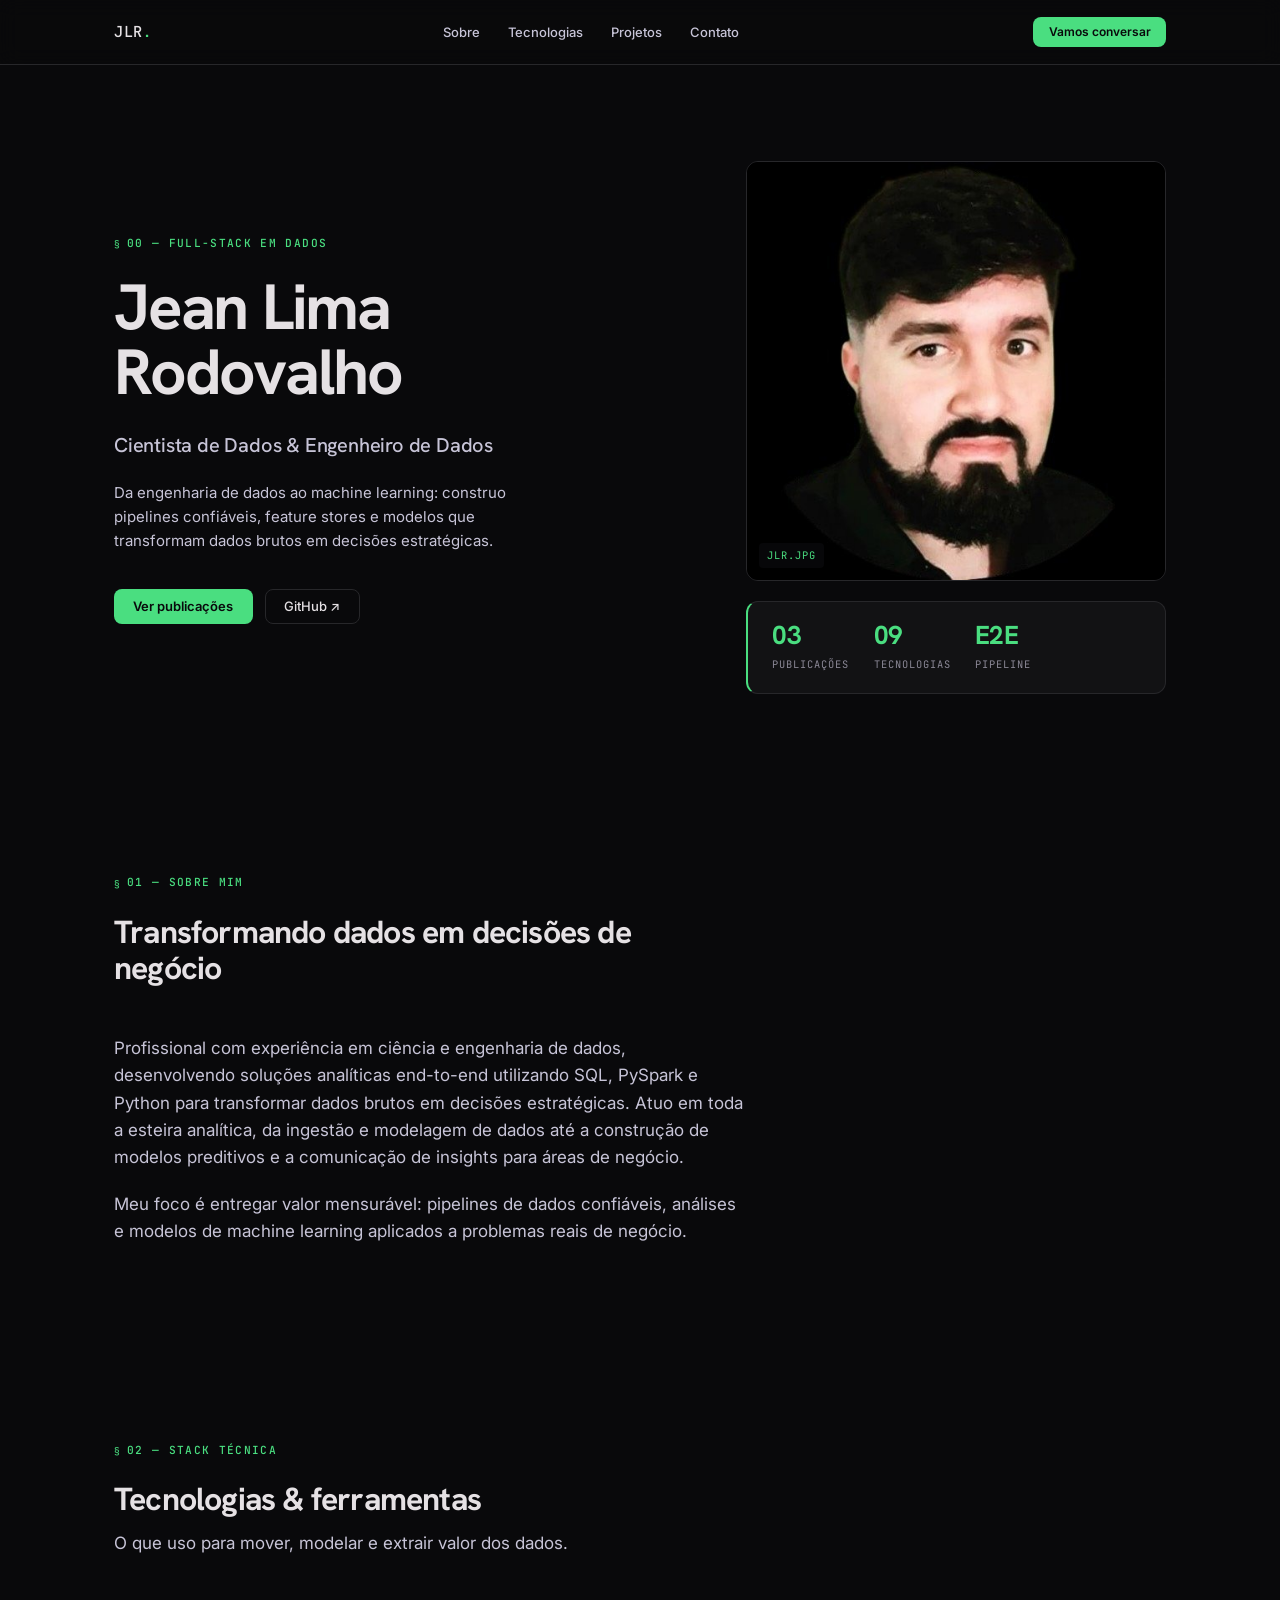
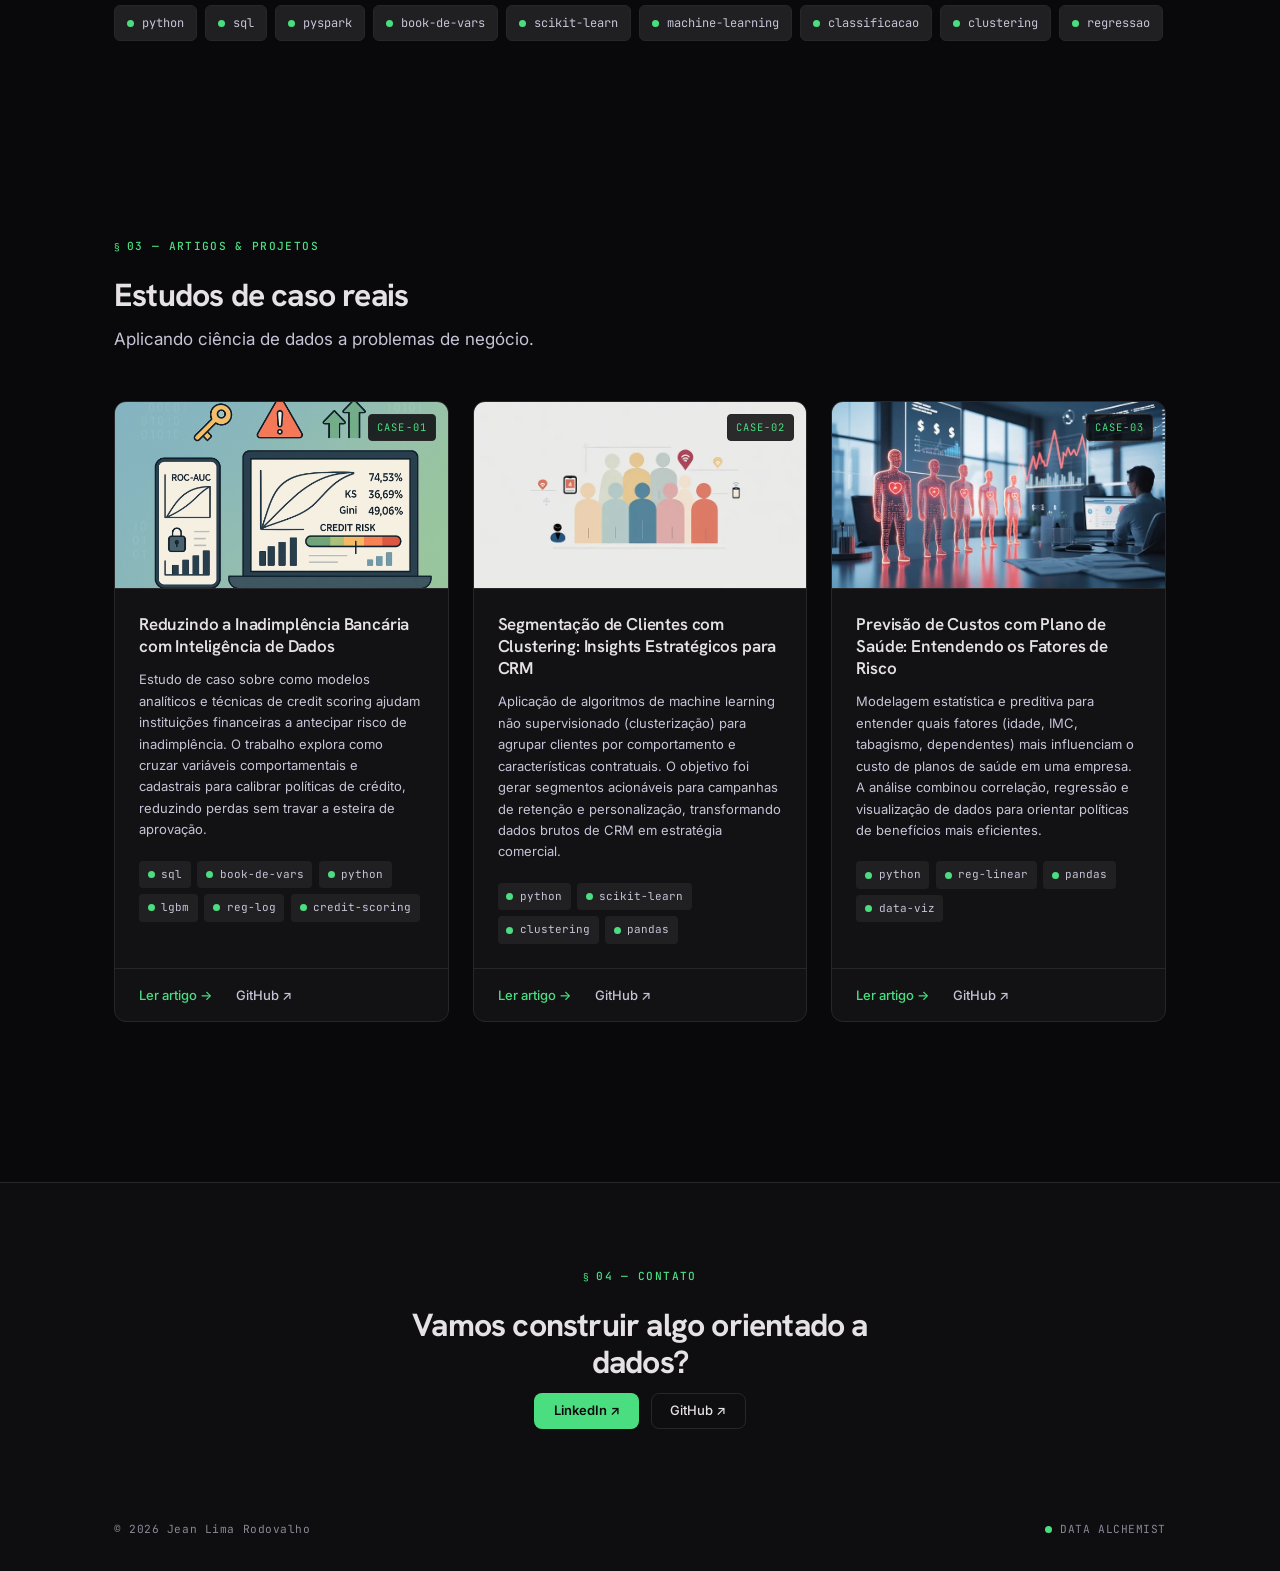
==== commit 68b3db50: "update portfolio" ====
--- a/index.html
+++ b/index.html
@@ -196,7 +196,7 @@
       <div class="footer__main reveal">
         <span class="mono-eyebrow">04 — Contato</span>
         <h2 class="footer__title">Vamos construir algo orientado a dados?</h2>
-        <p class="footer__sub">Aberto a novas oportunidades e colaborações em ciência e engenharia de dados.</p>
+        <!-- <p class="footer__sub">Aberto a novas oportunidades e colaborações em ciência e engenharia de dados.</p> -->
         <div class="footer__actions">
           <a href="https://www.linkedin.com/in/jeanlimarodovalho/" target="_blank" rel="noopener noreferrer" class="btn btn--primary">LinkedIn ↗</a>
           <a href="https://github.com/jeanlr" target="_blank" rel="noopener noreferrer" class="btn btn--outline">GitHub ↗</a>
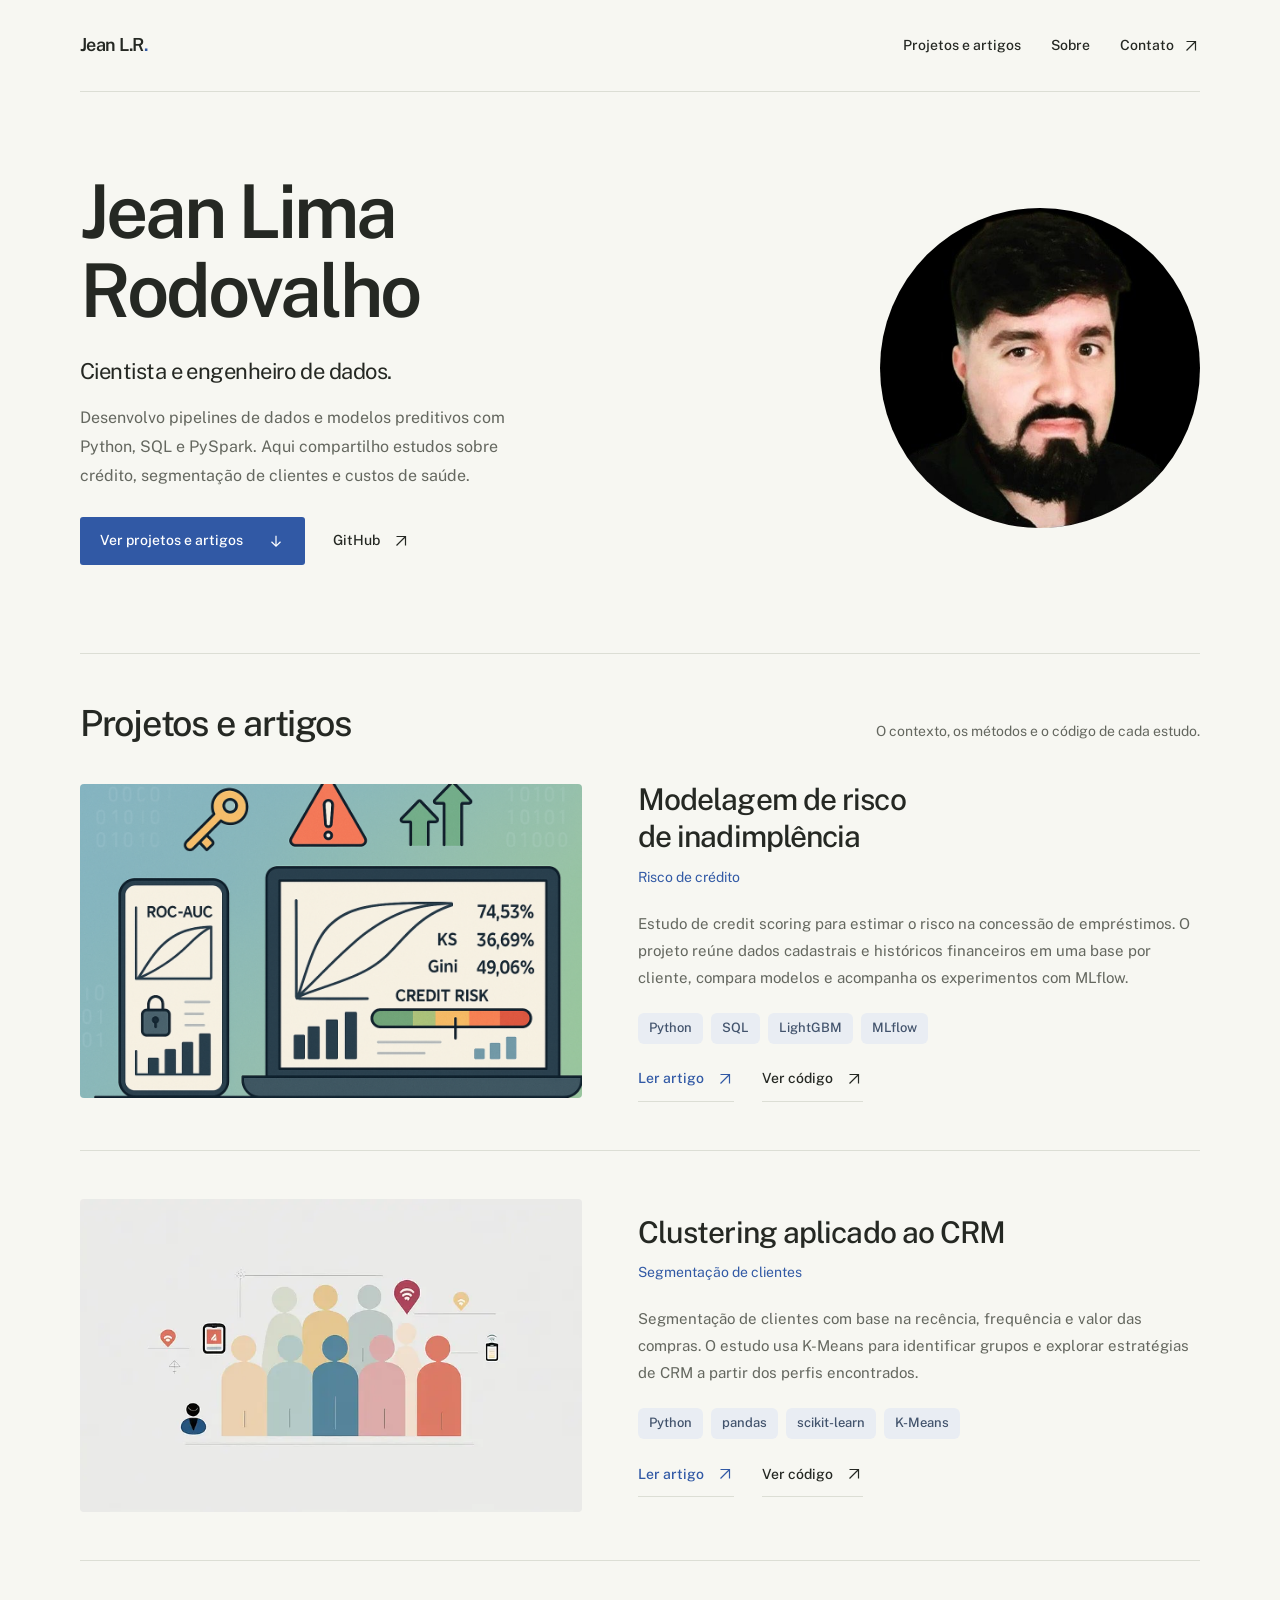
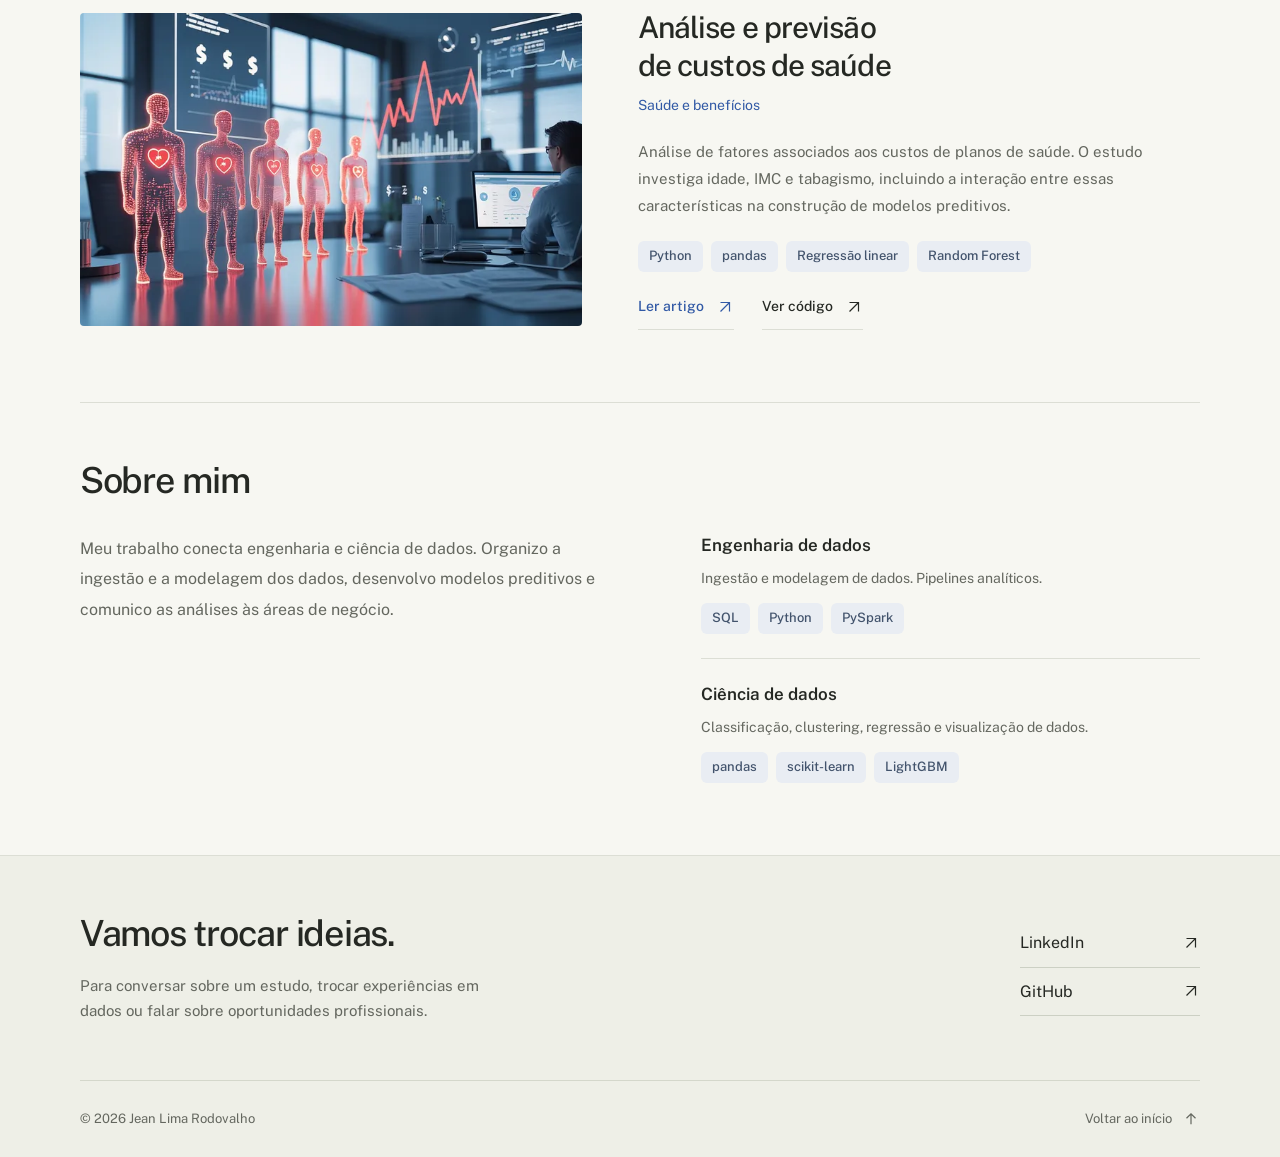
==== commit b6851919: "update portfolio" ====
--- a/index.html
+++ b/index.html
@@ -3,215 +3,96 @@
 <head>
   <meta charset="UTF-8">
   <meta name="viewport" content="width=device-width, initial-scale=1.0">
-  <title>Jean Lima Rodovalho — Cientista de Dados | Engenheiro de Dados</title>
-  <meta name="description" content="Portfólio de Jean Lima Rodovalho, Cientista de Dados e Engenheiro de Dados. Soluções analíticas end-to-end com SQL, PySpark e Python.">
+  <meta name="theme-color" content="#f7f7f2">
+  <title>Jean Lima Rodovalho — Ciência e Engenharia de Dados</title>
+  <meta name="description" content="Projetos e artigos de Jean Lima Rodovalho em ciência e engenharia de dados. Estudos sobre risco de crédito, segmentação de clientes e modelos preditivos.">
   <link rel="icon" href="./assets/img/jlr.png">
   <link rel="preconnect" href="https://fonts.googleapis.com">
   <link rel="preconnect" href="https://fonts.gstatic.com" crossorigin>
-  <link href="https://fonts.googleapis.com/css2?family=Hanken+Grotesk:wght@500;600;700;900&family=Inter:wght@400;500;600&family=JetBrains+Mono:wght@400;500&display=swap" rel="stylesheet">
+  <link href="https://fonts.googleapis.com/css2?family=Public+Sans:wght@400;500;600;700&display=swap" rel="stylesheet">
   <link rel="stylesheet" href="style.css">
+  <script src="script.js" defer></script>
 </head>
 <body>
-
-  <!--
-    DIRECTION
-    THESIS: portfólio em modo console — superfície escura, tipografia técnica, bordas em hairline, marcadores de seção em monospace e um pulso de "operacional" no rodapé.
-    OWN-WORLD: paleta do design system (surface #09090b, emerald #4ade80, border-muted #27272a), tipografia tríade Hanken / Inter / JetBrains Mono, seções separadas por espaço (sem divisores visíveis) exceto onde a estrutura exige.
-    STORY: o visitante lê os marcadores § 00 / § 01 / § 02 como se fosse navegar logs; a foto vira "AVATAR.JPG", os casos viram "CASE-01", e o status final responde que o profissional está nominal.
-  -->
-
-  <!-- ============ NAVBAR ============ -->
-  <header class="navbar" id="navbar">
-    <div class="container navbar__inner">
-      <a href="#top" class="navbar__logo" aria-label="Início">
-        <span class="navbar__logo-mono">JLR</span><span class="navbar__logo-dot">.</span>
-      </a>
-      <nav class="navbar__nav" id="navbar-nav" aria-label="Navegação principal">
-        <a href="#sobre">Sobre</a>
-        <a href="#tecnologias">Tecnologias</a>
-        <a href="#projetos">Projetos</a>
-        <a href="#contato">Contato</a>
+  <a class="skip-link" href="#conteudo">Pular para o conteúdo</a>
+  <header class="header" id="top">
+    <div class="container header__inner">
+      <a class="wordmark" href="#top" aria-label="Jean Rodovalho — início">Jean L.R<span aria-hidden="true">.</span></a>
+      <button class="menu-toggle" id="menu-toggle" aria-expanded="false" aria-controls="navigation" hidden>Menu <svg class="menu-icon icon" viewBox="0 0 24 24" fill="none" stroke="currentColor" stroke-width="1.6" aria-hidden="true"><path d="M5 8h14M5 16h14"/></svg></button>
+      <nav class="navigation" id="navigation" aria-label="Navegação principal">
+        <a href="#projetos">Projetos e artigos</a><a href="#sobre">Sobre</a><a href="#contato">Contato <svg class="icon" viewBox="0 0 24 24" fill="none" stroke="currentColor" stroke-width="1.6" aria-hidden="true"><path d="M6 18 18 6M6 6h12v12"/></svg></a>
       </nav>
-      <div class="navbar__actions">
-        <a href="#contato" class="btn btn--sm btn--primary navbar__cta">Vamos conversar</a>
-        <button class="navbar__menu" id="navbar-menu" aria-label="Abrir menu" aria-expanded="false" aria-controls="navbar-nav">
-          <span class="navbar__menu-bar"></span>
-          <span class="navbar__menu-bar"></span>
-          <span class="navbar__menu-bar"></span>
-        </button>
-      </div>
     </div>
   </header>
-
-  <main id="top">
-
-    <!-- ============ HERO ============ -->
-    <section class="hero">
-      <div class="container hero__inner">
-        <div class="hero__text reveal">
-          <span class="mono-eyebrow">00 — Full-stack em dados</span>
-          <h1 class="hero__title">Jean Lima<br>Rodovalho</h1>
-          <p class="hero__subtitle">Cientista de Dados &amp; Engenheiro de Dados</p>
-          <p class="hero__desc">Da engenharia de dados ao machine learning: construo pipelines confiáveis, feature stores e modelos que transformam dados brutos em decisões estratégicas.</p>
-          <div class="hero__actions">
-            <a href="#projetos" class="btn btn--primary">Ver publicações</a>
-            <a href="https://github.com/jeanlr" target="_blank" rel="noopener noreferrer" class="btn btn--outline">GitHub ↗</a>
+  <main id="conteudo">
+    <section class="hero container" aria-labelledby="hero-title">
+      <div class="hero__content">
+        <h1 id="hero-title">Jean Lima<br>Rodovalho</h1>
+        <p class="hero__intro">Cientista e engenheiro de dados.</p>
+        <p class="hero__description">Desenvolvo pipelines de dados e modelos preditivos com Python, SQL e PySpark. Aqui compartilho estudos sobre crédito, segmentação de clientes e custos de saúde.</p>
+        <div class="hero__links"><a class="button" href="#projetos">Ver projetos e artigos <svg class="icon" viewBox="0 0 24 24" fill="none" stroke="currentColor" stroke-width="1.6" aria-hidden="true"><path d="M12 5v14m-6-6 6 6 6-6"/></svg></a><a class="text-link" href="https://github.com/jeanlr" target="_blank" rel="noopener noreferrer">GitHub <svg class="icon" viewBox="0 0 24 24" fill="none" stroke="currentColor" stroke-width="1.6" aria-hidden="true"><path d="M6 18 18 6M6 6h12v12"/></svg></a></div>
+      </div>
+      <figure class="hero__portrait"><img src="./assets/img/hero-img.jpg" alt="Jean Lima Rodovalho" width="500" height="500" fetchpriority="high"></figure>
+    </section>
+    <section class="projects section container" id="projetos" aria-labelledby="projects-title">
+      <div class="section-heading"><h2 id="projects-title">Projetos e artigos</h2><p>O contexto, os métodos e o código de cada estudo.</p></div>
+      <div class="project-list">
+        <article class="project project--credit" aria-labelledby="credit-title">
+          <div class="project__image"><img src="./assets/img/classificacao.png" alt="" width="1280" height="720" loading="lazy" decoding="async"></div>
+          <div class="project__content">
+            <h3 id="credit-title">Modelagem de risco de inadimplência</h3>
+            <p class="project__category">Risco de crédito</p>
+            <p class="project__description">Estudo de credit scoring para estimar o risco na concessão de empréstimos. O projeto reúne dados cadastrais e históricos financeiros em uma base por cliente, compara modelos e acompanha os experimentos com MLflow.</p>
+            <ul class="project__tools" aria-label="Métodos e ferramentas"><li>Python</li><li>SQL</li><li>LightGBM</li><li>MLflow</li></ul>
+            <div class="project__links"><a href="https://www.linkedin.com/pulse/reduzindo-inadimpl%C3%AAncia-banc%C3%A1ria-como-intelig%C3%AAncia-de-lima-rodovalho-3pgxf/" target="_blank" rel="noopener noreferrer" aria-label="Ler artigo: Modelagem de risco de inadimplência (abre em nova aba)">Ler artigo <svg class="icon" viewBox="0 0 24 24" fill="none" stroke="currentColor" stroke-width="1.6" aria-hidden="true"><path d="M6 18 18 6M6 6h12v12"/></svg></a><a href="https://github.com/jeanlr/pod-bank-application" target="_blank" rel="noopener noreferrer" aria-label="Ver código: Modelagem de risco de inadimplência (abre em nova aba)">Ver código <svg class="icon" viewBox="0 0 24 24" fill="none" stroke="currentColor" stroke-width="1.6" aria-hidden="true"><path d="M6 18 18 6M6 6h12v12"/></svg></a></div>
           </div>
-        </div>
-        <aside class="hero__aside reveal" aria-hidden="false">
-          <div class="hero__photo">
-            <img src="./assets/img/hero-img.jpg" alt="Foto de Jean Lima Rodovalho" width="420" height="420">
-            <span class="hero__photo-tag">jlr.jpg</span>
+        </article>
+        <article class="project project--crm" aria-labelledby="crm-title">
+          <div class="project__image"><img src="./assets/img/cluster.webp" alt="" width="800" height="450" loading="lazy" decoding="async"></div>
+          <div class="project__content">
+            <h3 id="crm-title">Clustering aplicado ao CRM</h3>
+            <p class="project__category">Segmentação de clientes</p>
+            <p class="project__description">Segmentação de clientes com base na recência, frequência e valor das compras. O estudo usa K-Means para identificar grupos e explorar estratégias de CRM a partir dos perfis encontrados.</p>
+            <ul class="project__tools" aria-label="Métodos e ferramentas"><li>Python</li><li>pandas</li><li>scikit-learn</li><li>K-Means</li></ul>
+            <div class="project__links"><a href="https://medium.com/@jeanrodovalho16/segmenta%C3%A7%C3%A3o-de-clientes-com-clustering-insights-estrat%C3%A9gicos-para-crm-4177065a16fa" target="_blank" rel="noopener noreferrer" aria-label="Ler artigo: Clustering aplicado ao CRM (abre em nova aba)">Ler artigo <svg class="icon" viewBox="0 0 24 24" fill="none" stroke="currentColor" stroke-width="1.6" aria-hidden="true"><path d="M6 18 18 6M6 6h12v12"/></svg></a><a href="https://github.com/jeanlr/Clustering-CRM" target="_blank" rel="noopener noreferrer" aria-label="Ver código: Clustering aplicado ao CRM (abre em nova aba)">Ver código <svg class="icon" viewBox="0 0 24 24" fill="none" stroke="currentColor" stroke-width="1.6" aria-hidden="true"><path d="M6 18 18 6M6 6h12v12"/></svg></a></div>
           </div>
-          <div class="hero__metrics" role="group" aria-label="Métricas">
-            <div>
-              <span class="metric__value">03</span>
-              <span class="metric__label">Publicações</span>
-            </div>
-            <div>
-              <span class="metric__value">09</span>
-              <span class="metric__label">Tecnologias</span>
-            </div>
-            <div>
-              <span class="metric__value">E2E</span>
-              <span class="metric__label">Pipeline</span>
-            </div>
+        </article>
+        <article class="project project--health" aria-labelledby="health-title">
+          <div class="project__image"><img src="./assets/img/custos.webp" alt="" width="800" height="450" loading="lazy" decoding="async"></div>
+          <div class="project__content">
+            <h3 id="health-title">Análise e previsão de custos de saúde</h3>
+            <p class="project__category">Saúde e benefícios</p>
+            <p class="project__description">Análise de fatores associados aos custos de planos de saúde. O estudo investiga idade, IMC e tabagismo, incluindo a interação entre essas características na construção de modelos preditivos.</p>
+            <ul class="project__tools" aria-label="Métodos e ferramentas"><li>Python</li><li>pandas</li><li>Regressão linear</li><li>Random Forest</li></ul>
+            <div class="project__links"><a href="https://medium.com/@jeanrodovalho16/previs%C3%A3o-de-custos-com-plano-de-sa%C3%BAde-entendendo-os-fatores-de-risco-em-uma-empresa-309a49a022a4" target="_blank" rel="noopener noreferrer" aria-label="Ler artigo: Análise e previsão de custos de saúde (abre em nova aba)">Ler artigo <svg class="icon" viewBox="0 0 24 24" fill="none" stroke="currentColor" stroke-width="1.6" aria-hidden="true"><path d="M6 18 18 6M6 6h12v12"/></svg></a><a href="https://github.com/jeanlr/Health-Insurance" target="_blank" rel="noopener noreferrer" aria-label="Ver código: Análise e previsão de custos de saúde (abre em nova aba)">Ver código <svg class="icon" viewBox="0 0 24 24" fill="none" stroke="currentColor" stroke-width="1.6" aria-hidden="true"><path d="M6 18 18 6M6 6h12v12"/></svg></a></div>
           </div>
-        </aside>
+        </article>
       </div>
     </section>
-
-    <!-- ============ SOBRE ============ -->
-    <section id="sobre" class="section">
-      <div class="container">
-        <div class="section-head reveal">
-          <span class="mono-eyebrow">01 — Sobre mim</span>
-          <h2 class="section-title">Transformando dados em decisões de negócio</h2>
+    <section class="about section container" id="sobre" aria-labelledby="about-title">
+      <h2 id="about-title">Sobre mim</h2>
+      <div class="about__body">
+        <div class="about__text">
+          <p>Meu trabalho conecta engenharia e ciência de dados. Organizo a ingestão e a modelagem dos dados, desenvolvo modelos preditivos e comunico as análises às áreas de negócio.</p>
+          <!-- <p>Uso SQL, PySpark e Python nessa rotina. Nos projetos deste portfólio, documento a preparação dos dados e os métodos aplicados a cada problema.</p> -->
         </div>
-        <div class="section__body reveal">
-          <p>Profissional com experiência em ciência e engenharia de dados, desenvolvendo soluções analíticas end-to-end utilizando SQL, PySpark e Python para transformar dados brutos em decisões estratégicas. Atuo em toda a esteira analítica, da ingestão e modelagem de dados até a construção de modelos preditivos e a comunicação de insights para áreas de negócio.</p>
-          <p>Meu foco é entregar valor mensurável: pipelines de dados confiáveis, análises e modelos de machine learning aplicados a problemas reais de negócio.</p>
-        </div>
-      </div>
-    </section>
-
-    <!-- ============ TECNOLOGIAS ============ -->
-    <section id="tecnologias" class="section">
-      <div class="container">
-        <div class="section-head reveal">
-          <span class="mono-eyebrow">02 — Stack técnica</span>
-          <h2 class="section-title">Tecnologias &amp; ferramentas</h2>
-          <p class="section-sub">O que uso para mover, modelar e extrair valor dos dados.</p>
-        </div>
-        <ul class="tag-list reveal" id="badge-grid">
-          <!-- populated by script.js -->
-        </ul>
-      </div>
-    </section>
-
-    <!-- ============ PROJETOS / PUBLICAÇÕES ============ -->
-    <section id="projetos" class="section">
-      <div class="container">
-        <div class="section-head reveal">
-          <span class="mono-eyebrow">03 — Artigos &amp; Projetos</span>
-          <h2 class="section-title">Estudos de caso reais</h2>
-          <p class="section-sub">Aplicando ciência de dados a problemas de negócio.</p>
-        </div>
-
-        <div class="project-grid">
-
-          <article class="card reveal">
-            <div class="card__media">
-              <img src="./assets/img/classificacao.png" alt="" loading="lazy" width="800" height="450">
-              <span class="card__badge">Case-01</span>
-            </div>
-            <div class="card__body">
-              <h3 class="card__title">Reduzindo a Inadimplência Bancária com Inteligência de Dados</h3>
-              <p class="card__desc">Estudo de caso sobre como modelos analíticos e técnicas de credit scoring ajudam instituições financeiras a antecipar risco de inadimplência. O trabalho explora como cruzar variáveis comportamentais e cadastrais para calibrar políticas de crédito, reduzindo perdas sem travar a esteira de aprovação.</p>
-              <ul class="card__tags">
-                <li class="card__tag"><span class="footer__status-dot" aria-hidden="true"></span>sql</li>
-                <li class="card__tag"><span class="footer__status-dot" aria-hidden="true"></span>book-de-vars</li>
-                <li class="card__tag"><span class="footer__status-dot" aria-hidden="true"></span>python</li>
-                <li class="card__tag"><span class="footer__status-dot" aria-hidden="true"></span>lgbm</li>
-                <li class="card__tag"><span class="footer__status-dot" aria-hidden="true"></span>reg-log</li>
-                <li class="card__tag"><span class="footer__status-dot" aria-hidden="true"></span>credit-scoring</li>
-              </ul>
-            </div>
-            <div class="card__footer">
-              <a href="https://www.linkedin.com/pulse/reduzindo-inadimpl%C3%AAncia-banc%C3%A1ria-como-intelig%C3%AAncia-de-lima-rodovalho-3pgxf/" target="_blank" rel="noopener noreferrer" class="card__link card__link--primary">Ler artigo →</a>
-              <a href="https://github.com/jeanlr/pod-bank-application" target="_blank" rel="noopener noreferrer" class="card__link">GitHub ↗</a>
-            </div>
-          </article>
-
-          <article class="card reveal">
-            <div class="card__media">
-              <img src="./assets/img/cluster.webp" alt="" loading="lazy" width="800" height="450">
-              <span class="card__badge">Case-02</span>
-            </div>
-            <div class="card__body">
-              <h3 class="card__title">Segmentação de Clientes com Clustering: Insights Estratégicos para CRM</h3>
-              <p class="card__desc">Aplicação de algoritmos de machine learning não supervisionado (clusterização) para agrupar clientes por comportamento e características contratuais. O objetivo foi gerar segmentos acionáveis para campanhas de retenção e personalização, transformando dados brutos de CRM em estratégia comercial.</p>
-              <ul class="card__tags">
-                <li class="card__tag"><span class="footer__status-dot" aria-hidden="true"></span>python</li>
-                <li class="card__tag"><span class="footer__status-dot" aria-hidden="true"></span>scikit-learn</li>
-                <li class="card__tag"><span class="footer__status-dot" aria-hidden="true"></span>clustering</li>
-                <li class="card__tag"><span class="footer__status-dot" aria-hidden="true"></span>pandas</li>
-              </ul>
-            </div>
-            <div class="card__footer">
-              <a href="https://medium.com/@jeanrodovalho16/segmenta%C3%A7%C3%A3o-de-clientes-com-clustering-insights-estrat%C3%A9gicos-para-crm-4177065a16fa" target="_blank" rel="noopener noreferrer" class="card__link card__link--primary">Ler artigo →</a>
-              <a href="https://github.com/jeanlr/Clustering-CRM" target="_blank" rel="noopener noreferrer" class="card__link">GitHub ↗</a>
-            </div>
-          </article>
-
-          <article class="card reveal">
-            <div class="card__media">
-              <img src="./assets/img/custos.webp" alt="" loading="lazy" width="800" height="450">
-              <span class="card__badge">Case-03</span>
-            </div>
-            <div class="card__body">
-              <h3 class="card__title">Previsão de Custos com Plano de Saúde: Entendendo os Fatores de Risco</h3>
-              <p class="card__desc">Modelagem estatística e preditiva para entender quais fatores (idade, IMC, tabagismo, dependentes) mais influenciam o custo de planos de saúde em uma empresa. A análise combinou correlação, regressão e visualização de dados para orientar políticas de benefícios mais eficientes.</p>
-              <ul class="card__tags">
-                <li class="card__tag"><span class="footer__status-dot" aria-hidden="true"></span>python</li>
-                <li class="card__tag"><span class="footer__status-dot" aria-hidden="true"></span>reg-linear</li>
-                <li class="card__tag"><span class="footer__status-dot" aria-hidden="true"></span>pandas</li>
-                <li class="card__tag"><span class="footer__status-dot" aria-hidden="true"></span>data-viz</li>
-              </ul>
-            </div>
-            <div class="card__footer">
-              <a href="https://medium.com/@jeanrodovalho16/previs%C3%A3o-de-custos-com-plano-de-sa%C3%BAde-entendendo-os-fatores-de-risco-em-uma-empresa-309a49a022a4" target="_blank" rel="noopener noreferrer" class="card__link card__link--primary">Ler artigo →</a>
-              <a href="https://github.com/jeanlr/Health-Insurance" target="_blank" rel="noopener noreferrer" class="card__link">GitHub ↗</a>
-            </div>
-          </article>
-
+        <div class="skills" aria-label="Áreas de atuação e ferramentas">
+          <div class="skill-group">
+            <h3>Engenharia de dados</h3>
+            <p>Ingestão e modelagem de dados. Pipelines analíticos.</p>
+            <ul class="skill-tools" aria-label="Ferramentas de engenharia de dados"><li>SQL</li><li>Python</li><li>PySpark</li></ul>
+          </div>
+          <div class="skill-group">
+            <h3>Ciência de dados</h3>
+            <p>Classificação, clustering, regressão e visualização de dados.</p>
+            <ul class="skill-tools" aria-label="Ferramentas de ciência de dados"><li>pandas</li><li>scikit-learn</li><li>LightGBM</li></ul>
+          </div>
         </div>
       </div>
     </section>
   </main>
-
-  <!-- ============ CONTATO & FOOTER ============ -->
-  <footer id="contato" class="footer">
-    <div class="container">
-      <div class="footer__main reveal">
-        <span class="mono-eyebrow">04 — Contato</span>
-        <h2 class="footer__title">Vamos construir algo orientado a dados?</h2>
-        <!-- <p class="footer__sub">Aberto a novas oportunidades e colaborações em ciência e engenharia de dados.</p> -->
-        <div class="footer__actions">
-          <a href="https://www.linkedin.com/in/jeanlimarodovalho/" target="_blank" rel="noopener noreferrer" class="btn btn--primary">LinkedIn ↗</a>
-          <a href="https://github.com/jeanlr" target="_blank" rel="noopener noreferrer" class="btn btn--outline">GitHub ↗</a>
-        </div>
-      </div>
-      <div class="footer__bottom">
-        <span>© <span id="year"></span> Jean Lima Rodovalho</span>
-        <div class="footer__status">
-          <span class="footer__status-dot" aria-hidden="true"></span>
-          <span>Data Alchemist</span>
-        </div>
-      </div>
-    </div>
+  <footer class="footer" id="contato">
+    <div class="container"><div class="contact"><div><h2>Vamos trocar ideias.</h2><p>Para conversar sobre um estudo, trocar experiências em dados ou falar sobre oportunidades profissionais.</p></div><div class="contact__links"><a href="https://www.linkedin.com/in/jeanlimarodovalho/" target="_blank" rel="noopener noreferrer">LinkedIn <svg class="icon" viewBox="0 0 24 24" fill="none" stroke="currentColor" stroke-width="1.6" aria-hidden="true"><path d="M6 18 18 6M6 6h12v12"/></svg></a><a href="https://github.com/jeanlr" target="_blank" rel="noopener noreferrer">GitHub <svg class="icon" viewBox="0 0 24 24" fill="none" stroke="currentColor" stroke-width="1.6" aria-hidden="true"><path d="M6 18 18 6M6 6h12v12"/></svg></a></div></div><div class="footer__bottom"><span>© <span id="year">2026</span> Jean Lima Rodovalho</span><a href="#top">Voltar ao início <svg class="icon" viewBox="0 0 24 24" fill="none" stroke="currentColor" stroke-width="1.6" aria-hidden="true"><path d="M12 19V5m-6 6 6-6 6 6"/></svg></a></div></div>
   </footer>
-
-  <script src="script.js"></script>
 </body>
 </html>
--- a/style.css
+++ b/style.css
@@ -1,575 +1,123 @@
-/* ==========================================================================
-   DESIGN TOKENS — DevAuthored-inspired, dark-only, engineering console
-   ========================================================================== */
 :root {
-  /* Surfaces */
-  --surface: #09090b;
-  --surface-raised: #121214;
-  --surface-container: #201f22;
-  --surface-container-low: #1c1b1d;
-  --surface-container-highest: #353437;
-  --surface-container-lowest: #0e0e10;
-
-  /* Text */
-  --on-surface: #e5e1e4;
-  --on-surface-variant: #c7c4d7;
-  --on-surface-muted: #8b8896;
-
-  /* Accents */
-  --emerald: #4ade80;
-  --emerald-press: #22c55e;
-  --emerald-soft: rgba(74, 222, 128, 0.12);
-
-  /* Borders (hairline only — used sparingly) */
-  --border-muted: #27272a;
-  --outline-variant: #464554;
-
-  /* Type */
-  --font-display: "Hanken Grotesk", system-ui, -apple-system, BlinkMacSystemFont, sans-serif;
-  --font-body: "Inter", system-ui, -apple-system, BlinkMacSystemFont, sans-serif;
-  --font-mono: "JetBrains Mono", ui-monospace, SFMono-Regular, Menlo, monospace;
-
-  /* Radius */
-  --radius: 0.5rem;       /* 8px */
-  --radius-lg: 0.75rem;   /* 12px */
-  --radius-sm: 0.375rem;  /* 6px */
-  --radius-full: 9999px;
-
-  /* Type scale */
-  --fs-xs: 0.75rem;     /* 12 */
-  --fs-sm: 0.8125rem;   /* 13 */
-  --fs-base: 0.9375rem; /* 15 */
-  --fs-lg: 1.0625rem;   /* 17 */
-  --fs-xl: 1.25rem;     /* 20 */
-  --fs-2xl: 1.5rem;     /* 24 */
-  --fs-3xl: 2rem;       /* 32 */
-  --fs-4xl: 3rem;       /* 48 */
-  --fs-5xl: 4rem;       /* 64 */
-
-  /* Layout */
-  --container-w: 1100px;
-  --section-pad-y: 6rem;
-
-  /* Transitions */
-  --t-fast: 150ms cubic-bezier(0.16, 1, 0.3, 1);
-  --t-base: 240ms cubic-bezier(0.16, 1, 0.3, 1);
-  --t-slow: 500ms cubic-bezier(0.16, 1, 0.3, 1);
+  --paper: #f7f7f2;
+  --ink: #252823;
+  --muted: #64675f;
+  --line: #dcded5;
+  --blue: #3159a5;
+  --blue-hover: #244580;
+  --tag-surface: #e9edf3;
+  --tag-ink: #42536c;
+  --font: 'Public Sans', system-ui, -apple-system, BlinkMacSystemFont, 'Segoe UI', sans-serif;
 }
-
-/* ==========================================================================
-   RESET
-   ========================================================================== */
 *, *::before, *::after { box-sizing: border-box; }
-html { scroll-behavior: smooth; }
+html { scroll-behavior: smooth; scroll-padding-top: 2rem; }
+body { margin: 0; background: var(--paper); color: var(--ink); font-family: var(--font); font-size: 16px; line-height: 1.7; -webkit-font-smoothing: antialiased; }
+h1, h2, h3, h4, p, figure { margin: 0; }
+a { color: inherit; text-decoration: none; text-underline-offset: .25em; }
+img { display: block; max-width: 100%; height: auto; }
+button { font: inherit; }
+button, a { touch-action: manipulation; -webkit-tap-highlight-color: transparent; }
+:focus-visible { outline: 2px solid var(--blue); outline-offset: 5px; }
+::selection { background: #dce5f6; color: var(--ink); }
+.container { width: min(1120px, calc(100% - 96px)); margin-inline: auto; }
+.icon { width: 18px; height: 18px; flex: 0 0 18px; }
+.skip-link { position: absolute; top: -100px; left: 24px; z-index: 10; background: var(--ink); color: white; padding: 12px 20px; }
+.skip-link:focus { top: 12px; }
+.header__inner { display: flex; align-items: center; justify-content: space-between; gap: 32px; min-height: 92px; border-bottom: 1px solid var(--line); }
+.wordmark { font-size: 18px; font-weight: 600; letter-spacing: -.03em; white-space: nowrap; }
+.wordmark span { color: var(--blue); }
+.navigation { display: flex; align-items: center; gap: 30px; font-size: 14px; font-weight: 500; }
+.navigation a { display: inline-flex; align-items: center; gap: 8px; min-height: 44px; }
+.navigation a, .text-link, .footer__bottom a { transition: color 160ms ease; }
+.navigation a:hover, .text-link:hover, .footer__bottom a:hover { color: var(--blue); }
+.menu-toggle { display: none; }
+.hero { display: grid; grid-template-columns: minmax(0, 1.35fr) minmax(0, .8fr); align-items: center; gap: 80px; padding-block: 80px 88px; }
+h1 { font-size: clamp(48px, 5.8vw, 76px); font-weight: 600; line-height: 1.06; letter-spacing: -.04em; }
+.hero__intro { margin-top: 26px; font-size: 22px; line-height: 1.5; letter-spacing: -.025em; }
+.hero__description { max-width: 47ch; margin-top: 16px; color: var(--muted); font-size: 16px; line-height: 1.8; }
+.hero__links { display: flex; align-items: center; flex-wrap: wrap; gap: 28px; margin-top: 26px; font-size: 14px; font-weight: 500; }
+.button { display: inline-flex; align-items: center; gap: 24px; min-height: 48px; background: var(--blue); color: white; padding: 11px 20px; border-radius: 3px; transition: background 160ms ease; }
+.button:hover { background: var(--blue-hover); }
+.button:active { background: #1d3869; }
+.text-link { display: inline-flex; align-items: center; gap: 12px; min-height: 44px; }
+.hero__portrait { width: 100%; max-width: 320px; justify-self: end; }
+.hero__portrait img { width: 100%; aspect-ratio: 1; object-fit: cover; border-radius: 50%; }
+.section { border-top: 1px solid var(--line); padding-block: 48px 72px; }
+.section-heading { display: flex; align-items: baseline; justify-content: space-between; gap: 28px; margin-bottom: 36px; }
+h2 { font-size: clamp(28px, 3vw, 36px); font-weight: 500; line-height: 1.2; letter-spacing: -.035em; text-wrap: balance; }
+.section-heading > p { font-size: 14px; color: var(--muted); }
+.project { display: grid; grid-template-columns: minmax(0, 1fr) minmax(0, 1.12fr); gap: 56px; align-items: center; padding-block: 48px; border-bottom: 1px solid var(--line); }
+.project:first-child { padding-top: 0; }
+.project:last-child { border-bottom: 0; padding-bottom: 0; }
+.project__image { overflow: hidden; border-radius: 4px; background: #e8e9e2; }
+.project__image img { width: 100%; aspect-ratio: 16 / 10; object-fit: cover; }
+.project h3 { max-width: 25ch; font-size: clamp(25px, 2.5vw, 30px); font-weight: 500; line-height: 1.25; letter-spacing: -.03em; text-wrap: balance; }
+.project__category { color: var(--blue); font-size: 14px; margin-top: 10px; }
+.project__description { margin-top: 20px; color: var(--muted); font-size: 15px; line-height: 1.8; max-width: 65ch; }
+.project__tools, .skill-tools { display: flex; gap: 8px; flex-wrap: wrap; list-style: none; padding: 0; margin: 22px 0 0; }
+.project__tools li, .skill-tools li { background: var(--tag-surface); color: var(--tag-ink); padding: 5px 11px; border-radius: 6px; font-size: 13px; font-weight: 500; line-height: 1.6; }
+.project__links { display: flex; flex-wrap: wrap; gap: 28px; margin-top: 14px; font-size: 14px; font-weight: 500; }
+.project__links a { display: inline-flex; align-items: center; gap: 12px; min-height: 44px; border-bottom: 1px solid var(--line); transition: color 160ms ease, border-color 160ms ease; }
+.project__links a:first-child { color: var(--blue); }
+.project__links a:hover { color: var(--blue); border-color: var(--blue); }
+.about { padding-top: 56px; }
+.about > h2 { margin-bottom: 32px; }
+.about__body { display: grid; grid-template-columns: minmax(0, 1.1fr) minmax(0, 1fr); gap: 72px; align-items: start; }
+.about__text p { color: var(--muted); font-size: 16px; line-height: 1.9; max-width: 60ch; }
+.about__text p + p { margin-top: 20px; }
+.skills { display: grid; gap: 24px; }
+.skill-group + .skill-group { padding-top: 24px; border-top: 1px solid var(--line); }
+.skill-group h3 { font-size: 17px; font-weight: 600; line-height: 1.4; }
+.skill-group p { margin-top: 8px; color: var(--muted); font-size: 14px; line-height: 1.8; }
+.skill-tools { margin-top: 12px; }
+.footer { background: #eeefe7; border-top: 1px solid var(--line); }
+.contact { display: flex; justify-content: space-between; align-items: center; gap: 40px; padding-block: 56px; }
+.contact p { max-width: 48ch; margin-top: 18px; color: var(--muted); font-size: 15px; }
+.contact__links { display: flex; flex-direction: column; min-width: 180px; }
+.contact__links a { display: flex; align-items: center; justify-content: space-between; gap: 40px; min-height: 48px; padding-block: 10px; border-bottom: 1px solid #ccd0c4; font-size: 16px; transition: color 160ms ease; }
+.contact__links a:hover { color: var(--blue); }
+.footer__bottom { display: flex; align-items: center; justify-content: space-between; gap: 24px; border-top: 1px solid #d4d7cb; padding-block: 16px; color: var(--muted); font-size: 13px; }
+.footer__bottom a { display: inline-flex; gap: 10px; align-items: center; min-height: 44px; }
+@media (max-width: 1000px) {
+  .container { width: calc(100% - 64px); }
+  .hero { gap: 40px; grid-template-columns: minmax(0, 1.2fr) minmax(0, .8fr); padding-block: 56px 64px; }
+  .project, .about__body { gap: 36px; }
+  .section-heading > p { max-width: 260px; }
+}
+@media (max-width: 700px) {
+  .container { width: calc(100% - 40px); }
+  .header__inner { min-height: 76px; flex-wrap: wrap; gap: 0; }
+  .wordmark { font-size: 17px; }
+  .navigation { width: 100%; gap: 8px 24px; flex-wrap: wrap; padding-block: 8px 16px; }
+  .js .menu-toggle { display: inline-flex; align-items: center; justify-content: flex-end; gap: 10px; border: 0; background: transparent; min-height: 44px; padding: 8px 0 8px 12px; font-size: 14px; cursor: pointer; }
+  .menu-icon { transition: transform 160ms ease; }
+  .menu-toggle[aria-expanded='true'] .menu-icon { transform: rotate(90deg); }
+  .js .navigation { display: none; }
+  .js .navigation.is-open { display: flex; }
+  .hero { grid-template-columns: minmax(0, 1fr); padding-block: 44px 52px; gap: 32px; }
+  h1 { font-size: clamp(46px, 10vw, 64px); }
+  .hero__intro { font-size: 20px; margin-top: 20px; }
+  .hero__description { font-size: 15px; margin-top: 16px; }
+  .hero__portrait { width: 70%; max-width: 300px; justify-self: start; }
+  .hero__portrait img { aspect-ratio: 1; }
+  .hero__links { gap: 24px; margin-top: 22px; }
+  .section { padding-block: 36px 48px; }
+  .section-heading { display: block; margin-bottom: 28px; }
+  .section-heading > p { margin-top: 12px; max-width: none; }
+  .project { grid-template-columns: minmax(0, 1fr); gap: 24px; padding-block: 36px; }
+  .project h3 { font-size: 27px; }
+  .project__description { margin-top: 16px; }
+  .about > h2 { margin-bottom: 24px; }
+  .about__body { grid-template-columns: minmax(0, 1fr); gap: 32px; }
+  .skills { gap: 24px; }
+  .contact { align-items: flex-start; flex-direction: column; gap: 24px; padding-block: 40px; }
+  .contact__links { width: 100%; }
+  .footer__bottom { flex-wrap: wrap; gap: 8px; }
+}
+@media (max-width: 380px) {
+  .hero__links { gap: 18px; }
+}
 @media (prefers-reduced-motion: reduce) {
   html { scroll-behavior: auto; }
-  *, *::before, *::after {
-    animation-duration: 0.01ms !important;
-    animation-iteration-count: 1 !important;
-    transition-duration: 0.01ms !important;
-  }
+  *, *::before, *::after { transition: none !important; }
 }
-body {
-  margin: 0;
-  font-family: var(--font-body);
-  font-size: var(--fs-base);
-  color: var(--on-surface);
-  background: var(--surface);
-  line-height: 1.6;
-  -webkit-font-smoothing: antialiased;
-  -moz-osx-font-smoothing: grayscale;
-}
-h1, h2, h3, h4, p, ul { margin: 0; }
-ul { padding: 0; list-style: none; }
-a { color: inherit; text-decoration: none; }
-img, svg { display: block; max-width: 100%; height: auto; }
-:focus-visible {
-  outline: 2px solid var(--emerald);
-  outline-offset: 3px;
-  border-radius: 4px;
-}
-
-.container {
-  max-width: var(--container-w);
-  margin-inline: auto;
-  padding-inline: 1.5rem;
-}
-
-/* ==========================================================================
-   MONO EYEBROW — the page's signature typographic device
-   ========================================================================== */
-.mono-eyebrow {
-  display: inline-flex;
-  align-items: center;
-  gap: 0.5em;
-  font-family: var(--font-mono);
-  font-size: 0.7rem;
-  font-weight: 500;
-  letter-spacing: 0.12em;
-  text-transform: uppercase;
-  color: var(--emerald);
-}
-.mono-eyebrow::before {
-  content: "§";
-  font-size: 0.85em;
-  opacity: 0.9;
-}
-
-/* ==========================================================================
-   NAVBAR
-   ========================================================================== */
-.navbar {
-  position: sticky;
-  top: 0;
-  z-index: 50;
-  background: rgba(9, 9, 11, 0.78);
-  backdrop-filter: blur(10px);
-  -webkit-backdrop-filter: blur(10px);
-  border-bottom: 1px solid var(--border-muted);
-}
-.navbar__inner {
-  display: flex;
-  align-items: center;
-  justify-content: space-between;
-  height: 64px;
-  gap: 1.5rem;
-}
-.navbar__logo {
-  display: inline-flex;
-  align-items: baseline;
-  gap: 0.15rem;
-  font-family: var(--font-display);
-  font-weight: 700;
-  font-size: 1.0625rem;
-  letter-spacing: -0.02em;
-  color: var(--on-surface);
-}
-.navbar__logo-mono {
-  font-family: var(--font-mono);
-  font-weight: 500;
-  letter-spacing: 0.04em;
-  font-size: 0.95rem;
-}
-.navbar__logo-dot { color: var(--emerald); }
-.navbar__nav { display: flex; align-items: center; gap: 1.75rem; }
-.navbar__nav a {
-  font-size: var(--fs-sm);
-  font-weight: 500;
-  color: var(--on-surface-variant);
-  transition: color var(--t-fast);
-  position: relative;
-}
-.navbar__nav a:hover { color: var(--on-surface); }
-.navbar__actions { display: flex; align-items: center; gap: 0.5rem; }
-.navbar__menu {
-  display: none;
-  flex-direction: column;
-  justify-content: center;
-  align-items: center;
-  width: 36px;
-  height: 36px;
-  gap: 5px;
-  background: transparent;
-  border: 1px solid var(--border-muted);
-  border-radius: var(--radius);
-  color: var(--on-surface);
-  cursor: pointer;
-}
-.navbar__menu-bar {
-  display: block;
-  width: 18px;
-  height: 1.5px;
-  background: currentColor;
-  transition: transform var(--t-fast), opacity var(--t-fast);
-}
-.navbar__menu[aria-expanded="true"] .navbar__menu-bar:nth-child(1) { transform: translateY(6.5px) rotate(45deg); }
-.navbar__menu[aria-expanded="true"] .navbar__menu-bar:nth-child(2) { opacity: 0; }
-.navbar__menu[aria-expanded="true"] .navbar__menu-bar:nth-child(3) { transform: translateY(-6.5px) rotate(-45deg); }
-
-@media (max-width: 720px) {
-  .navbar__cta { display: none; }
-  .navbar__menu { display: flex; }
-  .navbar__nav {
-    position: absolute;
-    top: 64px;
-    left: 0;
-    right: 0;
-    flex-direction: column;
-    align-items: flex-start;
-    gap: 0;
-    padding: 0.5rem 1.5rem 1rem;
-    background: rgba(9, 9, 11, 0.95);
-    backdrop-filter: blur(10px);
-    border-bottom: 1px solid var(--border-muted);
-    transform: translateY(-8px);
-    opacity: 0;
-    pointer-events: none;
-    transition: transform var(--t-base), opacity var(--t-base);
-  }
-  .navbar__nav.is-open {
-    transform: translateY(0);
-    opacity: 1;
-    pointer-events: auto;
-  }
-  .navbar__nav a {
-    display: block;
-    width: 100%;
-    padding: 0.75rem 0;
-    font-size: var(--fs-base);
-  }
-}
-
-/* ==========================================================================
-   BUTTONS
-   ========================================================================== */
-.btn {
-  display: inline-flex;
-  align-items: center;
-  justify-content: center;
-  gap: 0.4rem;
-  font-family: var(--font-body);
-  font-size: var(--fs-sm);
-  font-weight: 500;
-  padding: 0.65rem 1.15rem;
-  border-radius: var(--radius);
-  border: 1px solid transparent;
-  cursor: pointer;
-  transition: background var(--t-fast), color var(--t-fast), border-color var(--t-fast), transform var(--t-fast);
-  white-space: nowrap;
-  line-height: 1;
-}
-.btn--sm { padding: 0.5rem 0.9rem; font-size: var(--fs-xs); }
-.btn--primary {
-  background: var(--emerald);
-  color: var(--surface);
-  font-weight: 600;
-}
-.btn--primary:hover {
-  background: var(--emerald-press);
-  transform: translateY(-1px);
-}
-.btn--primary:active { transform: translateY(0) scale(0.98); }
-.btn--outline {
-  background: transparent;
-  color: var(--on-surface);
-  border-color: var(--border-muted);
-}
-.btn--outline:hover {
-  border-color: var(--on-surface-variant);
-  background: var(--surface-container-low);
-}
-
-/* ==========================================================================
-   HERO
-   ========================================================================== */
-.hero {
-  padding-block: 6rem 5rem;
-}
-.hero__inner {
-  display: grid;
-  grid-template-columns: 1.15fr 0.85fr;
-  align-items: center;
-  gap: 4rem;
-}
-.hero__title {
-  font-family: var(--font-display);
-  font-size: clamp(2.5rem, 5.5vw, var(--fs-5xl));
-  font-weight: 700;
-  letter-spacing: -0.035em;
-  line-height: 1.02;
-  margin: 1.25rem 0 1.5rem;
-}
-.hero__subtitle {
-  font-family: var(--font-display);
-  font-size: var(--fs-xl);
-  font-weight: 500;
-  color: var(--on-surface-variant);
-  margin-bottom: 1.25rem;
-  letter-spacing: -0.01em;
-}
-.hero__desc {
-  color: var(--on-surface-variant);
-  max-width: 50ch;
-  margin-bottom: 2.25rem;
-  font-size: var(--fs-base);
-}
-.hero__actions { display: flex; gap: 0.75rem; flex-wrap: wrap; }
-
-/* Right column: photo + metrics */
-.hero__aside { display: flex; flex-direction: column; gap: 1.25rem; }
-.hero__photo {
-  position: relative;
-  aspect-ratio: 1 / 1;
-  background: var(--surface-raised);
-  border: 1px solid var(--border-muted);
-  border-radius: var(--radius-lg);
-  overflow: hidden;
-}
-.hero__photo img { width: 100%; height: 100%; object-fit: cover; }
-.hero__photo-tag {
-  position: absolute;
-  bottom: 12px;
-  left: 12px;
-  font-family: var(--font-mono);
-  font-size: 0.65rem;
-  color: var(--emerald);
-  background: rgba(9, 9, 11, 0.85);
-  padding: 4px 8px;
-  border-radius: 4px;
-  letter-spacing: 0.1em;
-  text-transform: uppercase;
-}
-.hero__metrics {
-  display: flex;
-  gap: 1.5rem;
-  padding: 1.25rem 1.5rem;
-  background: var(--surface-raised);
-  border: 1px solid var(--border-muted);
-  border-left: 2px solid var(--emerald);
-  border-radius: var(--radius-lg);
-}
-.metric__value {
-  display: block;
-  font-family: var(--font-display);
-  font-size: 1.625rem;
-  font-weight: 700;
-  color: var(--emerald);
-  letter-spacing: -0.02em;
-  line-height: 1;
-}
-.metric__label {
-  display: block;
-  font-family: var(--font-mono);
-  font-size: 0.65rem;
-  color: var(--on-surface-muted);
-  text-transform: uppercase;
-  letter-spacing: 0.1em;
-  margin-top: 0.5rem;
-}
-
-@media (max-width: 860px) {
-  .hero { padding-block: 4rem 3rem; }
-  .hero__inner { grid-template-columns: 1fr; gap: 2.5rem; }
-  .hero__aside { order: -1; max-width: 320px; margin-inline: auto; width: 100%; }
-  .hero__actions { justify-content: flex-start; }
-}
-
-/* ==========================================================================
-   SECTIONS — no visible dividers, spacing does the work
-   ========================================================================== */
-.section { padding-block: var(--section-pad-y); }
-.section-head { max-width: 58ch; margin-bottom: 3rem; }
-.section-title {
-  font-family: var(--font-display);
-  font-size: clamp(1.75rem, 3.5vw, var(--fs-3xl));
-  font-weight: 700;
-  letter-spacing: -0.025em;
-  line-height: 1.15;
-  margin: 1.25rem 0 0.75rem;
-}
-.section-sub {
-  color: var(--on-surface-variant);
-  font-size: var(--fs-lg);
-}
-.section__body { max-width: 70ch; }
-.section__body p {
-  color: var(--on-surface-variant);
-  font-size: var(--fs-lg);
-  margin-bottom: 1.25rem;
-}
-.section__body p:last-child { margin-bottom: 0; }
-
-@media (max-width: 600px) {
-  .section { padding-block: 4rem; }
-}
-
-/* ==========================================================================
-   TECHNOLOGIES — tag list with monospace prefix
-   ========================================================================== */
-.tag-list {
-  display: flex;
-  flex-wrap: wrap;
-  gap: 0.5rem;
-}
-.tag {
-  display: inline-flex;
-  align-items: center;
-  gap: 0.5rem;
-  font-family: var(--font-mono);
-  font-size: 0.75rem;
-  padding: 0.45rem 0.75rem;
-  background: var(--surface-container);
-  color: var(--on-surface-variant);
-  border: 1px solid var(--border-muted);
-  border-radius: var(--radius-sm);
-  transition: color var(--t-fast), border-color var(--t-fast), background var(--t-fast);
-}
-.tag:hover {
-  border-color: var(--emerald);
-  color: var(--on-surface);
-  background: var(--surface-container-low);
-}
-
-/* ==========================================================================
-   PROJECT CARDS
-   ========================================================================== */
-.project-grid {
-  display: grid;
-  grid-template-columns: repeat(auto-fit, minmax(320px, 1fr));
-  gap: 1.5rem;
-}
-.card {
-  display: flex;
-  flex-direction: column;
-  background: var(--surface-raised);
-  border: 1px solid var(--border-muted);
-  border-radius: var(--radius-lg);
-  overflow: hidden;
-  transition: border-color var(--t-base), transform var(--t-base);
-}
-.card:hover {
-  border-color: var(--emerald);
-  transform: translateY(-3px);
-}
-.card__media {
-  position: relative;
-  aspect-ratio: 16 / 9;
-  overflow: hidden;
-  background: var(--surface-container);
-  border-bottom: 1px solid var(--border-muted);
-}
-.card__media img {
-  width: 100%;
-  height: 100%;
-  object-fit: cover;
-  transition: transform var(--t-slow);
-}
-.card:hover .card__media img { transform: scale(1.04); }
-.card__badge {
-  position: absolute;
-  top: 12px;
-  right: 12px;
-  font-family: var(--font-mono);
-  font-size: 0.65rem;
-  color: var(--emerald);
-  background: rgba(9, 9, 11, 0.85);
-  padding: 4px 8px;
-  border-radius: 4px;
-  letter-spacing: 0.1em;
-  text-transform: uppercase;
-  border: 1px solid var(--border-muted);
-}
-.card__body { padding: 1.5rem; flex: 1; }
-.card__title {
-  font-family: var(--font-display);
-  font-size: var(--fs-lg);
-  font-weight: 600;
-  letter-spacing: -0.01em;
-  line-height: 1.3;
-  margin-bottom: 0.75rem;
-  transition: color var(--t-fast);
-}
-.card:hover .card__title { color: var(--emerald); }
-.card__desc {
-  color: var(--on-surface-variant);
-  font-size: var(--fs-sm);
-  line-height: 1.65;
-  margin-bottom: 1.25rem;
-}
-.card__tags { display: flex; flex-wrap: wrap; gap: 0.4rem; }
-.card__tag {
-  display: inline-flex;
-  align-items: center;
-  gap: 0.4rem;
-  font-family: var(--font-mono);
-  font-size: 0.6875rem;
-  padding: 0.3rem 0.55rem;
-  color: var(--on-surface-variant);
-  background: var(--surface-container);
-  border-radius: 4px;
-}
-.card__footer {
-  display: flex;
-  align-items: center;
-  gap: 1.5rem;
-  padding: 1rem 1.5rem;
-  border-top: 1px solid var(--border-muted);
-}
-.card__link {
-  font-size: var(--fs-sm);
-  font-weight: 500;
-  color: var(--on-surface-variant);
-  transition: color var(--t-fast);
-}
-.card__link:hover { color: var(--on-surface); }
-.card__link--primary { color: var(--emerald); }
-.card__link--primary:hover { color: var(--emerald-press); }
-
-/* ==========================================================================
-   FOOTER
-   ========================================================================== */
-.footer {
-  background: var(--surface-container-lowest);
-  border-top: 1px solid var(--border-muted);
-  padding-block: 5rem 2rem;
-  margin-top: 4rem;
-}
-.footer__main { max-width: 60ch; margin: 0 auto 4rem; text-align: center; }
-.footer__title {
-  font-family: var(--font-display);
-  font-size: clamp(1.75rem, 3.5vw, var(--fs-3xl));
-  font-weight: 700;
-  letter-spacing: -0.025em;
-  line-height: 1.15;
-  margin: 1.25rem 0 0.75rem;
-}
-.footer__sub {
-  color: var(--on-surface-variant);
-  margin-bottom: 2rem;
-  font-size: var(--fs-lg);
-}
-.footer__actions { display: flex; justify-content: center; gap: 0.75rem; flex-wrap: wrap; }
-.footer__bottom {
-  display: flex;
-  justify-content: space-between;
-  align-items: center;
-  flex-wrap: wrap;
-  gap: 1rem;
-  padding-top: 1.75rem;
-  font-family: var(--font-mono);
-  font-size: 0.7rem;
-  color: var(--on-surface-muted);
-  letter-spacing: 0.05em;
-}
-.footer__status { display: flex; align-items: center; gap: 0.5rem; text-transform: uppercase; }
-.footer__status-dot {
-  width: 7px;
-  height: 7px;
-  border-radius: 50%;
-  background: var(--emerald);
-  box-shadow: 0 0 0 0 var(--emerald-soft);
-  animation: status-pulse 2.4s ease-in-out infinite;
-}
-@keyframes status-pulse {
-  0%, 100% { opacity: 1; box-shadow: 0 0 0 0 rgba(74, 222, 128, 0.4); }
-  50% { opacity: 0.55; box-shadow: 0 0 0 6px rgba(74, 222, 128, 0); }
-}
-
-@media (max-width: 600px) {
-  .footer__bottom { flex-direction: column; text-align: center; }
-}
-
-/* ==========================================================================
-   SCROLL REVEAL — opt-in via .js-reveal, so content stays visible without JS
-   ========================================================================== */
-.reveal {
-  transition: opacity 700ms cubic-bezier(0.16, 1, 0.3, 1), transform 700ms cubic-bezier(0.16, 1, 0.3, 1);
-}
-.js-reveal .reveal:not(.is-visible) {
-  opacity: 0;
-  transform: translateY(16px);
-}
-.reveal.is-visible {
-  opacity: 1;
-  transform: translateY(0);
-}
